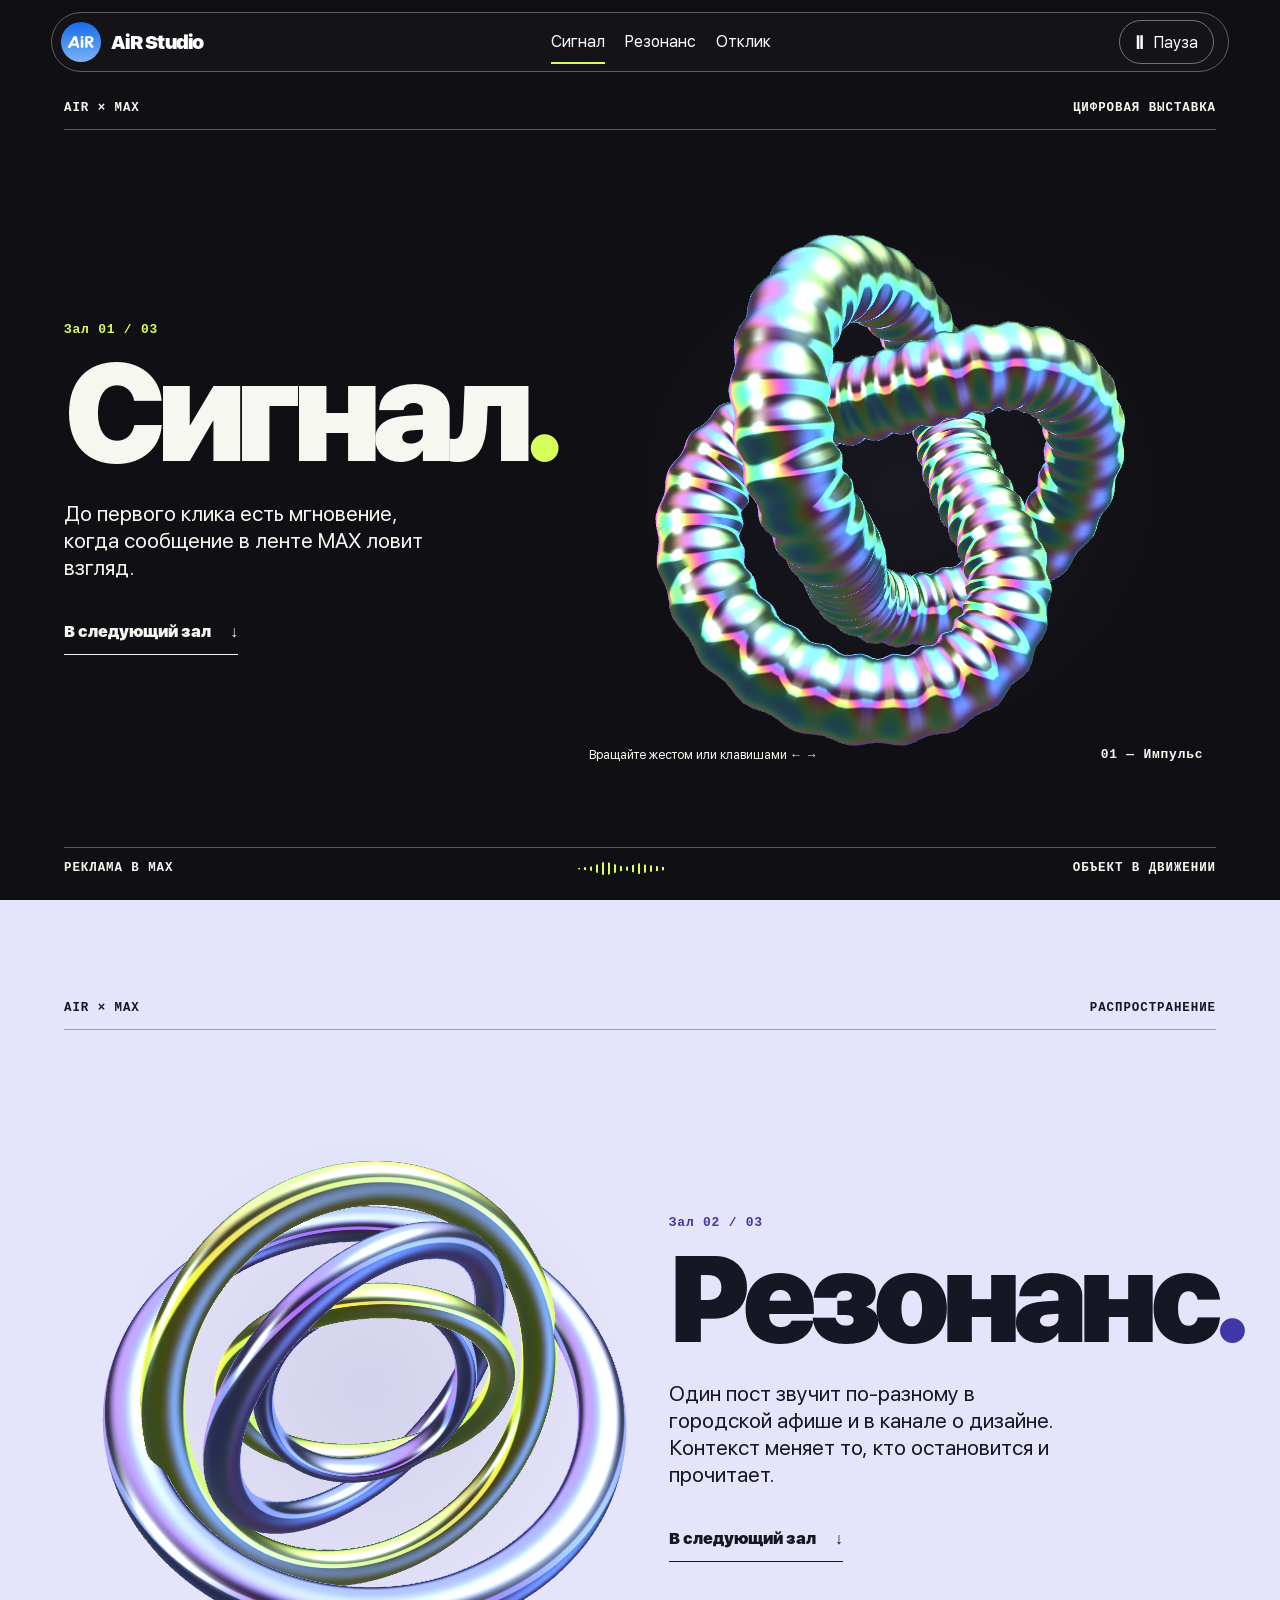
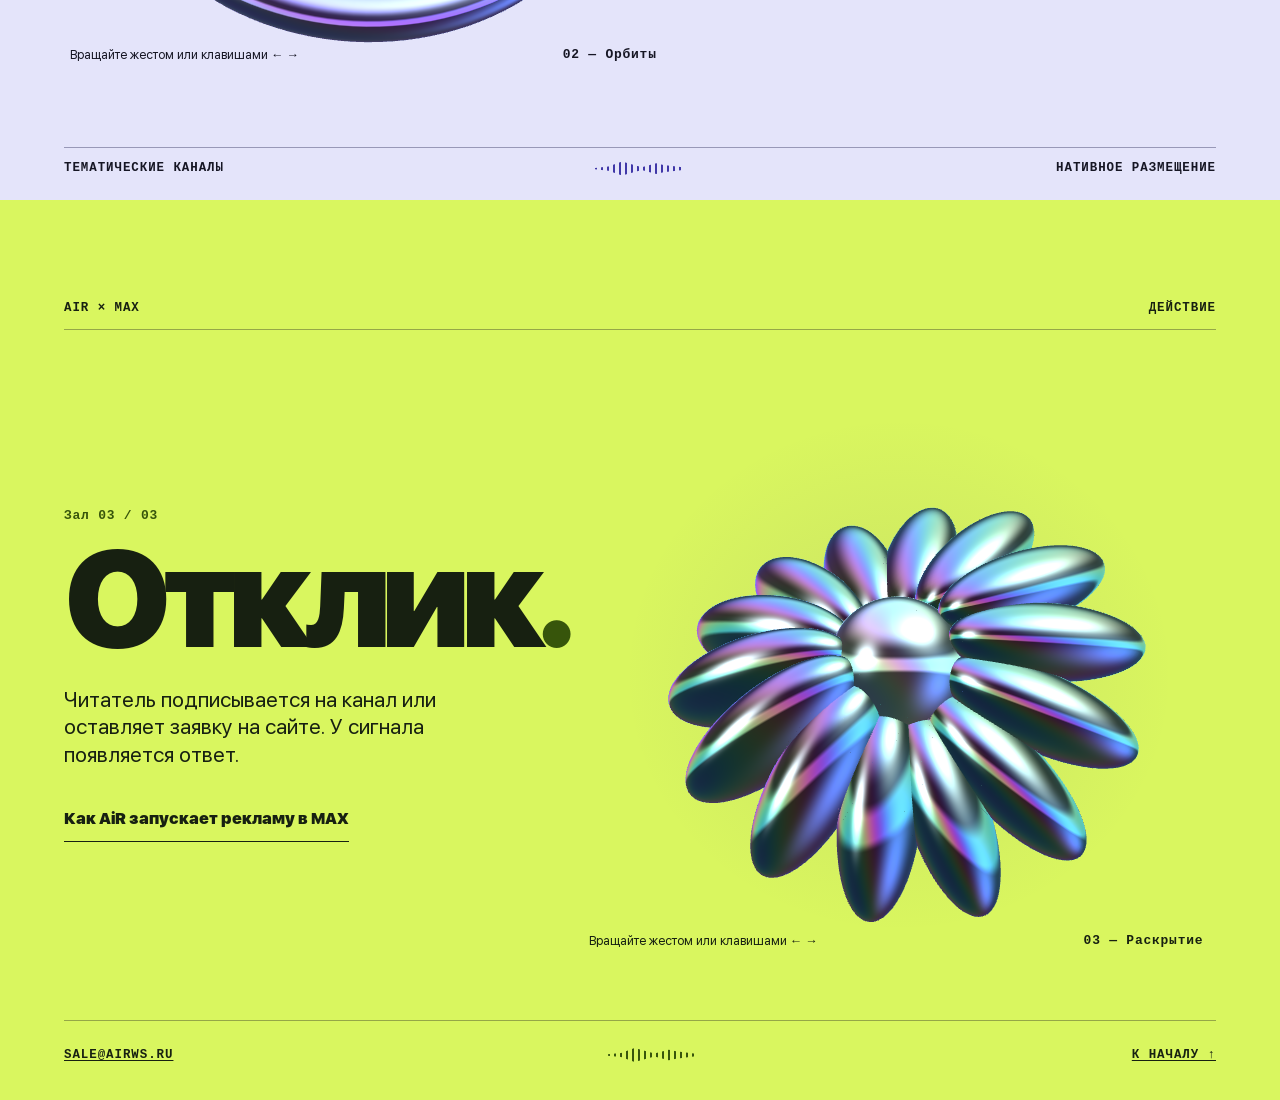
==== expo/index.html @ 03cccd6d "Add interactive Signal exhibition at /expo/" ====
<!DOCTYPE html>
<html lang="ru">
<head>
  <meta charset="utf-8">
  <meta name="viewport" content="width=device-width,initial-scale=1">
  <meta name="theme-color" content="#101014">
  <meta name="description" content="Сигнал — интерактивная 3D-выставка AiR о рекламе в MAX. Три кинетических скульптуры, от сообщения до отклика.">
  <title>Сигнал · AiR × MAX</title>
  <link rel="icon" href="../assets/air-logo.svg">
  <link rel="stylesheet" href="expo.css">
  <script defer src="sculptures.js"></script>
</head>
<body>
  <a class="skip" href="#signal">К выставке</a>
  <header>
    <a class="brand" href="#signal" aria-label="AiR, к началу выставки"><img src="../assets/air-logo.svg" alt="" width="40" height="40"><span>AiR Studio</span></a>
    <nav aria-label="Залы выставки"><a href="#signal" aria-current="location">Сигнал</a><a href="#network">Резонанс</a><a href="#echo">Отклик</a></nav>
    <button class="motion" type="button" hidden aria-label="Поставить анимацию на паузу"><b aria-hidden="true">Ⅱ</b><span>Пауза</span></button>
  </header>
  <main>
    <section class="hall signal" id="signal" aria-labelledby="signal-title">
      <div class="plate"><span>AiR × MAX</span><span>Цифровая выставка</span></div>
      <div class="composition">
        <div class="copy"><div class="kicker">Зал 01 / 03</div><h1 id="signal-title">Сигнал<span>.</span></h1>
          <p>До первого клика есть мгновение, когда сообщение в ленте MAX ловит взгляд.</p>
          <a class="advance" href="#network">В следующий зал <b aria-hidden="true">↓</b></a>
        </div>
        <figure><canvas aria-label="Ребристая хромированная лента, завязанная в пространственный узел"></canvas><figcaption>01 — Импульс</figcaption></figure>
      </div>
      <div class="hall-foot"><span>Реклама в MAX</span><span class="wave" aria-hidden="true"></span><span>Объект в движении</span></div>
    </section>
    <section class="hall network" id="network" aria-labelledby="network-title">
      <div class="plate"><span>AiR × MAX</span><span>Распространение</span></div>
      <div class="composition">
        <div class="copy"><div class="kicker">Зал 02 / 03</div><h2 id="network-title">Резонанс<span>.</span></h2>
          <p>Один пост звучит по-разному в городской афише и в канале о дизайне. Контекст меняет то, кто остановится и прочитает.</p>
          <a class="advance" href="#echo">В следующий зал <b aria-hidden="true">↓</b></a>
        </div>
        <figure><canvas aria-label="Пространственный гироскоп из вращающихся металлических колец"></canvas><figcaption>02 — Орбиты</figcaption></figure>
      </div>
      <div class="hall-foot"><span>Тематические каналы</span><span class="wave" aria-hidden="true"></span><span>Нативное размещение</span></div>
    </section>
    <section class="hall echo" id="echo" aria-labelledby="echo-title">
      <div class="plate"><span>AiR × MAX</span><span>Действие</span></div>
      <div class="composition">
        <div class="copy"><div class="kicker">Зал 03 / 03</div><h2 id="echo-title">Отклик<span>.</span></h2>
          <p>Читатель подписывается на канал или оставляет заявку на сайте. У сигнала появляется ответ.</p>
          <a class="advance" href="../">Как AiR запускает рекламу в MAX</a>
        </div>
        <figure><canvas aria-label="Кинетический цветок из глянцевых объёмных лепестков"></canvas><figcaption>03 — Раскрытие</figcaption></figure>
      </div>
      <div class="hall-foot"><a href="mailto:sale@airws.ru">sale@airws.ru</a><span class="wave" aria-hidden="true"></span><a href="#signal">К началу ↑</a></div>
    </section>
  </main>
</body>
</html>
---- expo/expo.css ----
@font-face{font-family:Air;src:url('../assets/air-display-regular.woff') format('woff');font-weight:400;font-display:swap}
@font-face{font-family:Air;src:url('../assets/air-display-black.woff') format('woff');font-weight:900;font-display:swap}
*{box-sizing:border-box}
html{scroll-behavior:smooth;background:#101014}
body{margin:0;font-family:Air,Arial,sans-serif;color:#f7f7f1}
a{color:inherit;text-underline-offset:.2em}
button{font:inherit;cursor:pointer}
:focus-visible{outline:3px solid #ed6817;outline-offset:4px}
.skip{position:fixed;top:0;left:0;z-index:8;transform:translateY(-130%);background:white;color:black;padding:12px}
.skip:focus{transform:none}
header{position:fixed;inset:12px 0 auto;z-index:5;margin:auto;width:min(calc(100% - 8vw),1610px);min-height:60px;padding:6px 14px 6px 9px;display:flex;align-items:center;justify-content:space-between;gap:12px;background:#151519ed;color:white;border:1px solid #5e5e63;border-radius:36px}
.brand,nav,.motion{display:flex;align-items:center;gap:10px}
.brand,nav a,.motion{min-height:44px;text-decoration:none}
.brand{font-weight:900;font-size:1.22rem;letter-spacing:-.04em}
.brand img{display:block}
nav{gap:20px}nav a{display:grid;align-items:center;border-bottom:2px solid transparent}nav a[aria-current]{border-color:#d8ff55}
.motion{background:transparent;color:white;border:1px solid #727277;padding:0 15px;border-radius:24px}.motion b{font-size:1.15rem}
[hidden]{display:none!important}
.hall{--accent:#d6ff5b;--rule:#59595d;position:relative;isolation:isolate;overflow:clip;display:grid;grid-template-rows:auto 1fr auto;min-height:max(100svh,680px);padding:100px max(5vw,calc((100vw - 1580px)/2)) 23px;background:#101014}
.network{--accent:#4037a8;--rule:#9898b7;background:#e4e4fa;color:#161624}
.echo{--accent:#37550b;--rule:#95a747;background:#d9f65f;color:#172011}
.plate,.hall-foot{display:flex;justify-content:space-between;align-items:center;gap:16px;font:600 .78rem/1.35 ui-monospace,Consolas,monospace;letter-spacing:.075em;text-transform:uppercase}
.plate{border-bottom:1px solid var(--rule);padding-bottom:12px}.hall-foot{border-top:1px solid var(--rule);padding-top:12px}
.composition{display:grid;grid-template-columns:minmax(0,.9fr) minmax(0,1.1fr);align-items:center;position:relative}
.copy{position:relative;z-index:2;padding:36px 0;pointer-events:none}
.copy a{pointer-events:auto}
.kicker,figcaption{font:600 .81rem ui-monospace,Consolas,monospace;letter-spacing:.06em}
.kicker{color:var(--accent);margin-bottom:16px}
h1,h2{font-size:clamp(5rem,10.7vw,11.8rem);line-height:.87;letter-spacing:-.069em;margin:0;font-weight:900}
h1 span,h2 span{color:var(--accent)}
.copy p{max-width:30ch;font-size:clamp(1.1rem,1.65vw,1.65rem);line-height:1.28;margin:28px 0}
.advance{display:inline-flex;align-items:center;gap:19px;text-decoration:none;font-weight:600;border-bottom:1px solid currentColor;min-height:46px}
.advance b{transition:transform .2s}.advance:hover b{transform:translateY(4px)}
figure{position:relative;margin:0;min-width:0;height:clamp(360px,66svh,800px);isolation:isolate}
figure::before{content:'';position:absolute;inset:5%;border-radius:50%;z-index:-1;background:radial-gradient(ellipse,#594d811f,transparent 68%)}
canvas{display:block;width:100%;height:100%;touch-action:pan-y;background:center/contain no-repeat}
.signal canvas{background-image:url(poster-1.jpg)}.network canvas{background-image:url(poster-2.jpg)}.echo canvas{background-image:url(poster-3.jpg)}
canvas.live{cursor:grab}canvas.live:active{cursor:grabbing}
figcaption{position:absolute;bottom:4%;right:2%;color:inherit}
.rotate-hint{position:absolute;bottom:4%;left:1%;font-size:.78rem;display:none}
.live + .rotate-hint{display:block}
.network .composition{grid-template-columns:minmax(0,1.05fr) minmax(0,.95fr)}
.network figure{grid-column:1;grid-row:1}.network .copy{grid-column:2;grid-row:1}
.network h2{font-size:clamp(4.7rem,9.55vw,10.5rem)}
.hall-foot a{min-height:44px;display:inline-flex;align-items:center}
.wave{width:90px;height:14px;background:repeating-linear-gradient(90deg,currentColor 0 2px,transparent 2px 6px);clip-path:polygon(0 45%,15% 35%,30% 0,52% 40%,68% 12%,76% 24%,100% 42%,100% 58%,76% 76%,68% 88%,52% 60%,30% 100%,15% 65%,0 55%);color:var(--accent)}
.playing .on-stage .wave{animation:pulse 1.8s ease-in-out infinite alternate}
.playing .on-stage .copy{animation:arrive .65s cubic-bezier(.2,.8,.2,1) both}
@keyframes pulse{to{transform:scaleY(.43) scaleX(.88)}}
@keyframes arrive{from{transform:translateY(20px);opacity:.45}}
@media(max-width:760px){
 header{width:calc(100% - 24px);inset-block-start:8px;min-height:50px;padding:3px 8px;gap:6px}
 .brand{font-size:1rem;gap:4px}.brand img{width:30px;height:30px}nav{gap:9px}nav a{font-size:.83rem}.motion{padding:0 11px}.motion span{display:none}
 .hall{padding:82px 20px 16px;min-height:100svh}.composition,.network .composition{grid-template-columns:minmax(0,1fr);align-content:center}
 .network .copy,.network figure{grid-column:auto;grid-row:auto}.copy{padding:28px 0 0}.kicker{margin-bottom:12px}
 h1,h2,.network h2{font-size:clamp(4rem,15.5vw,7.3rem)}.copy p{margin:16px 0 5px;max-width:36ch}.advance{font-size:.98rem}
 figure{height:clamp(270px,42svh,480px)}figcaption{bottom:2%}.plate,.hall-foot{font-size:.68rem;letter-spacing:.025em}.wave{width:35px}
}
@media(max-width:380px){.brand span{display:none}.hall{padding-inline:16px}.hall-foot{gap:6px}}
@media(max-width:760px){.rotate-hint{bottom:2%;max-width:55%;line-height:1.15}}
@media(prefers-reduced-motion:reduce){html{scroll-behavior:auto}*,*::before,*::after{animation:none!important;transition:none!important}}
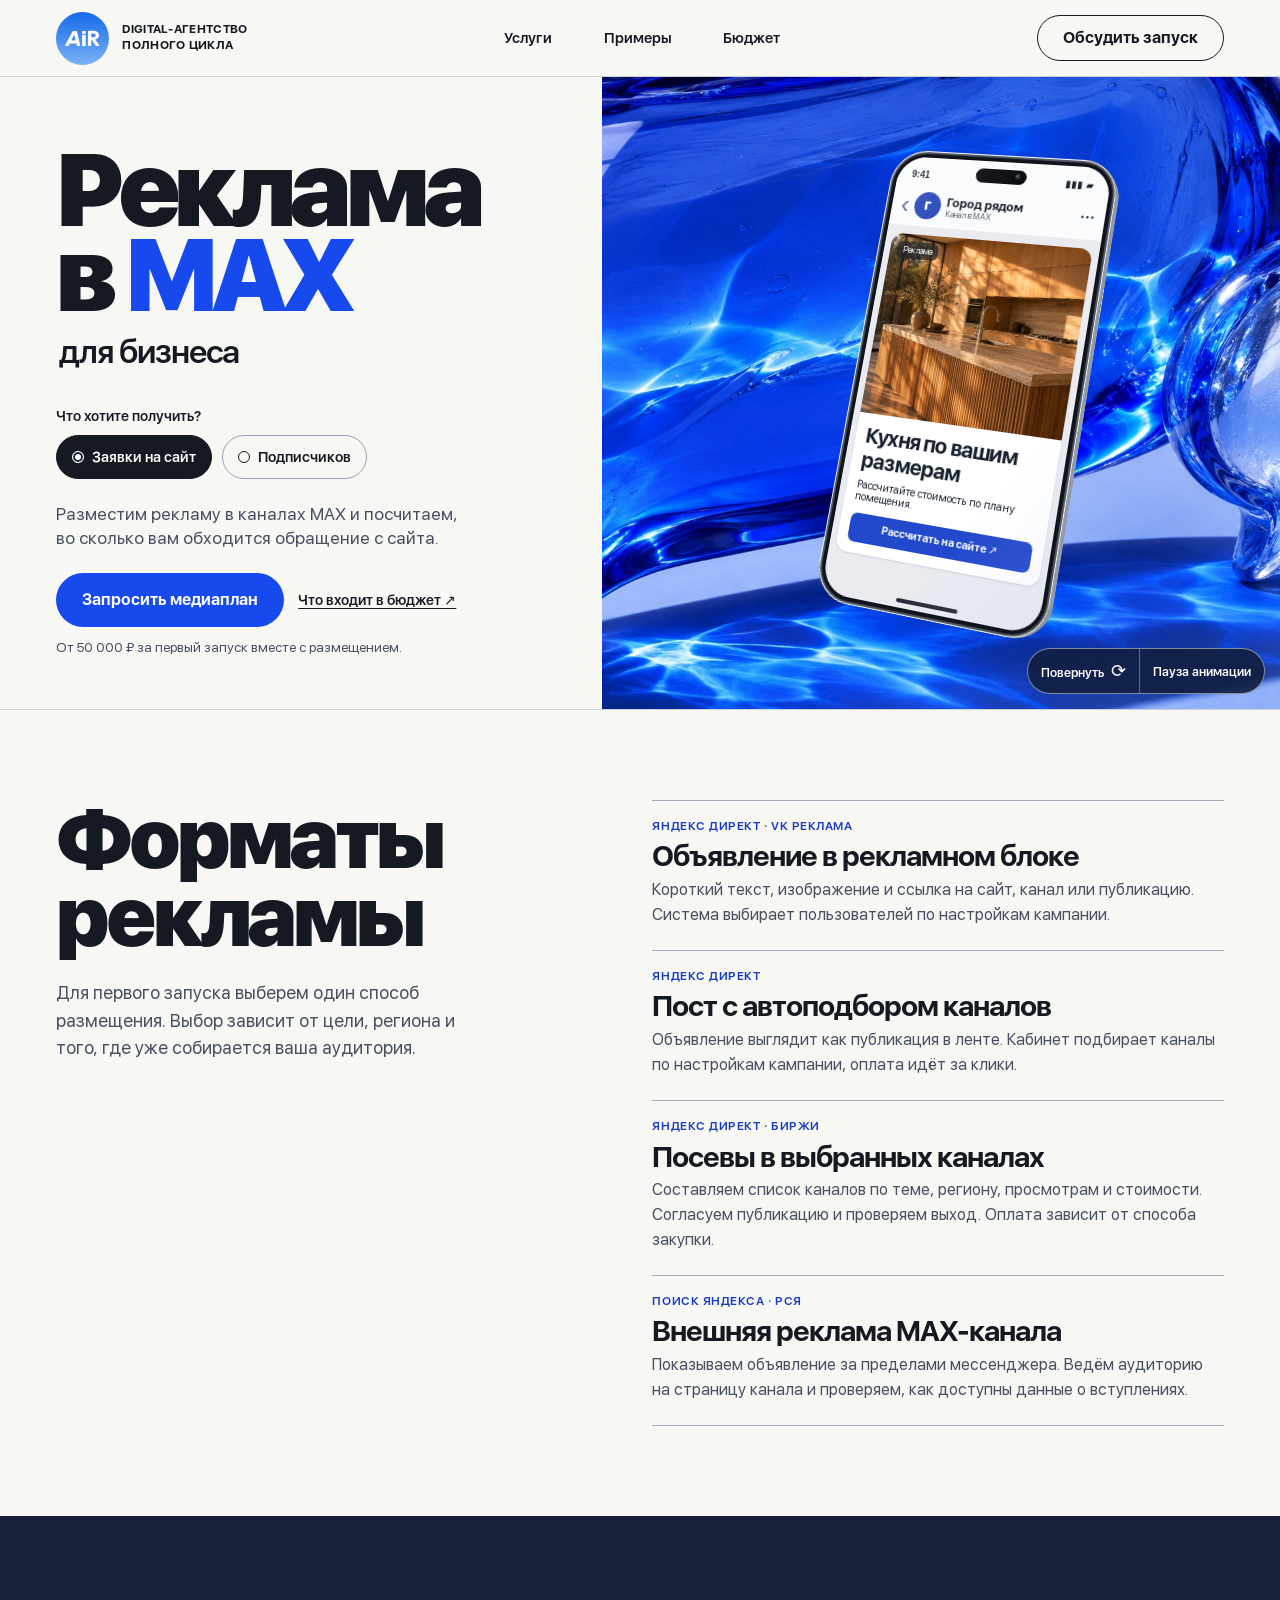
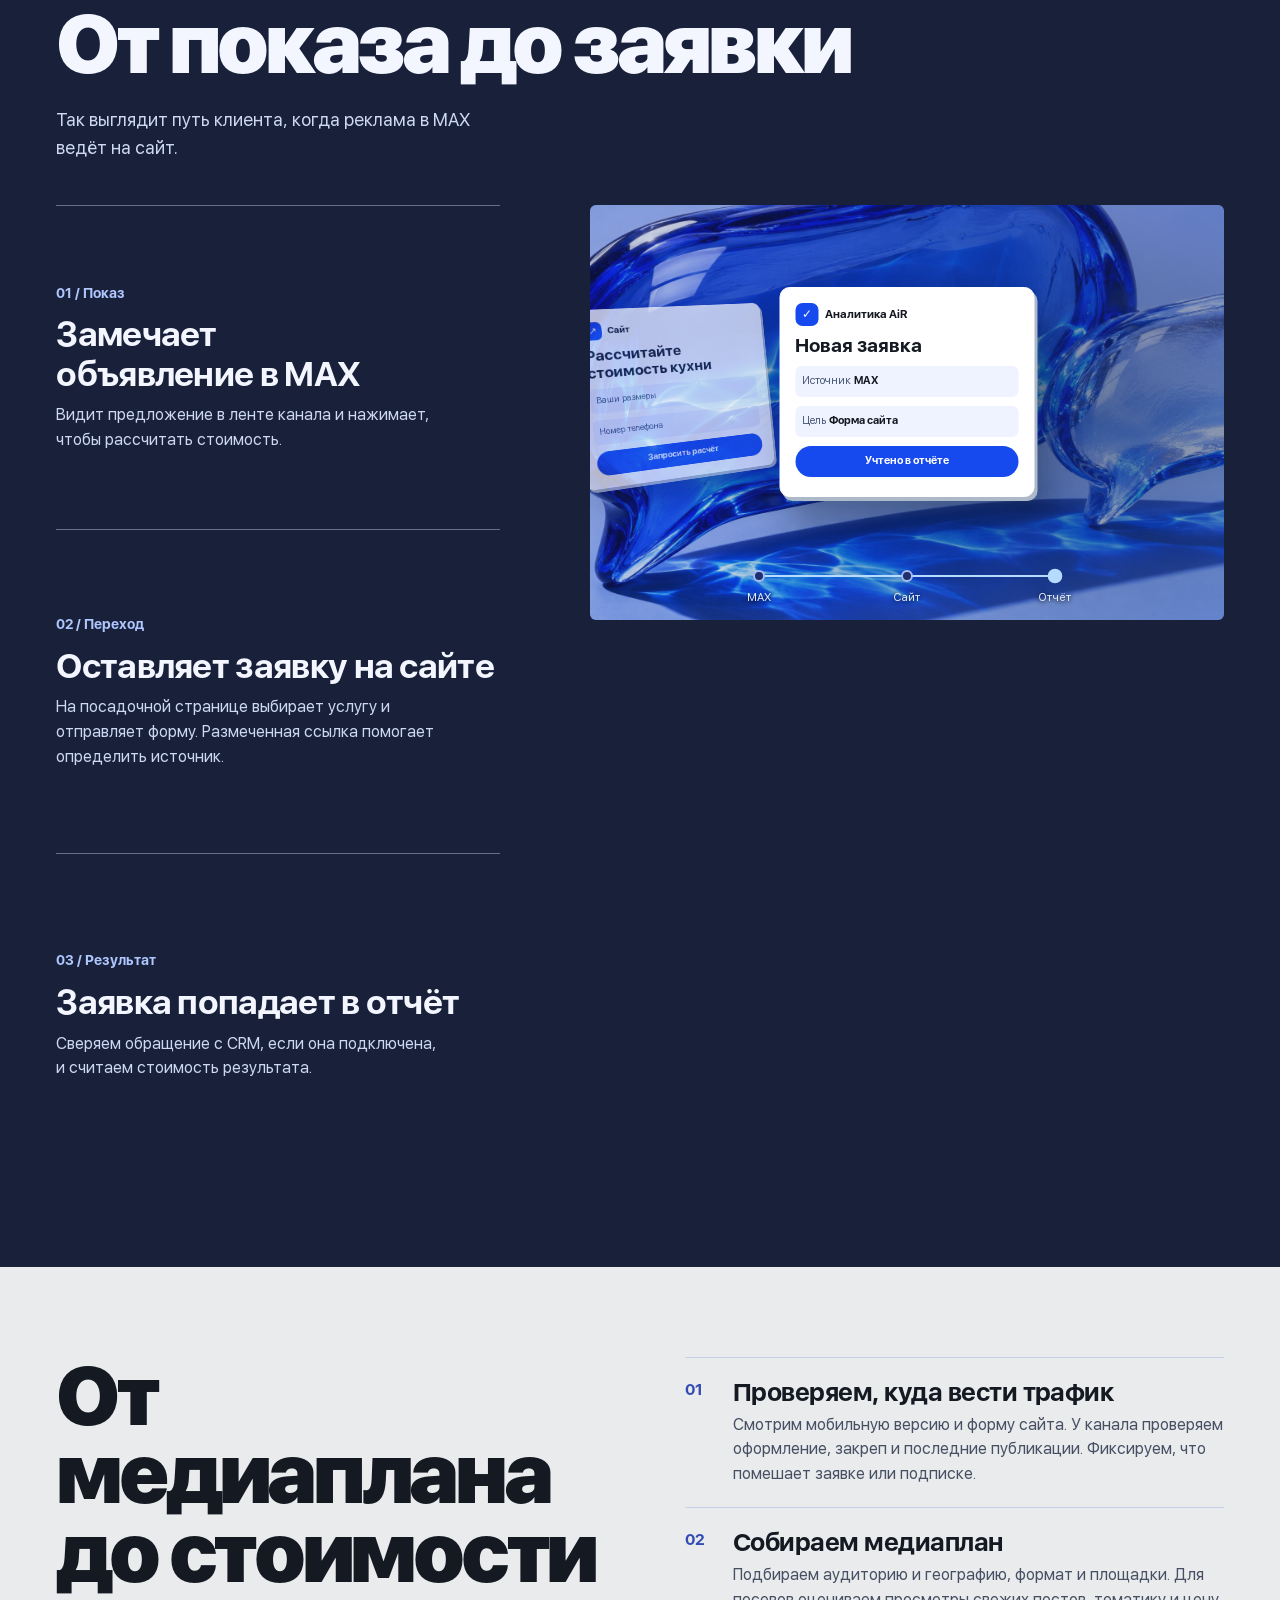
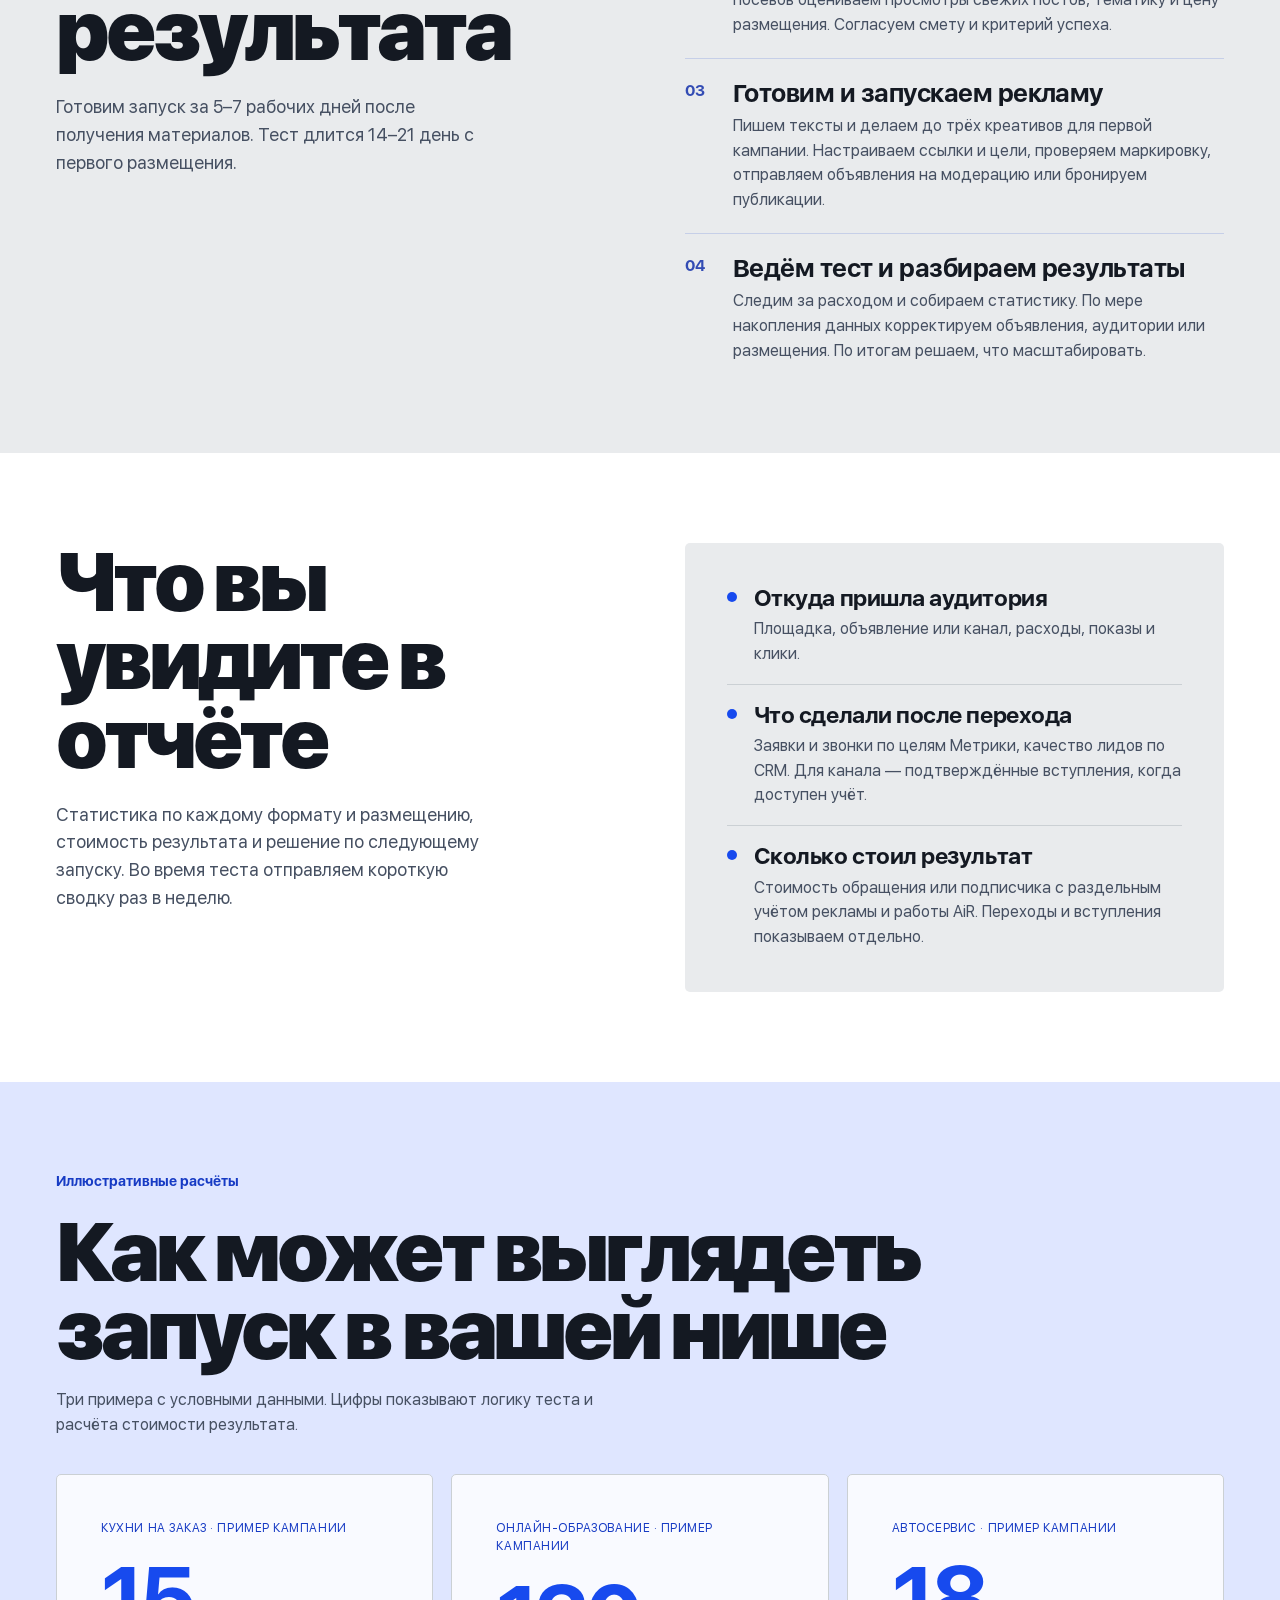
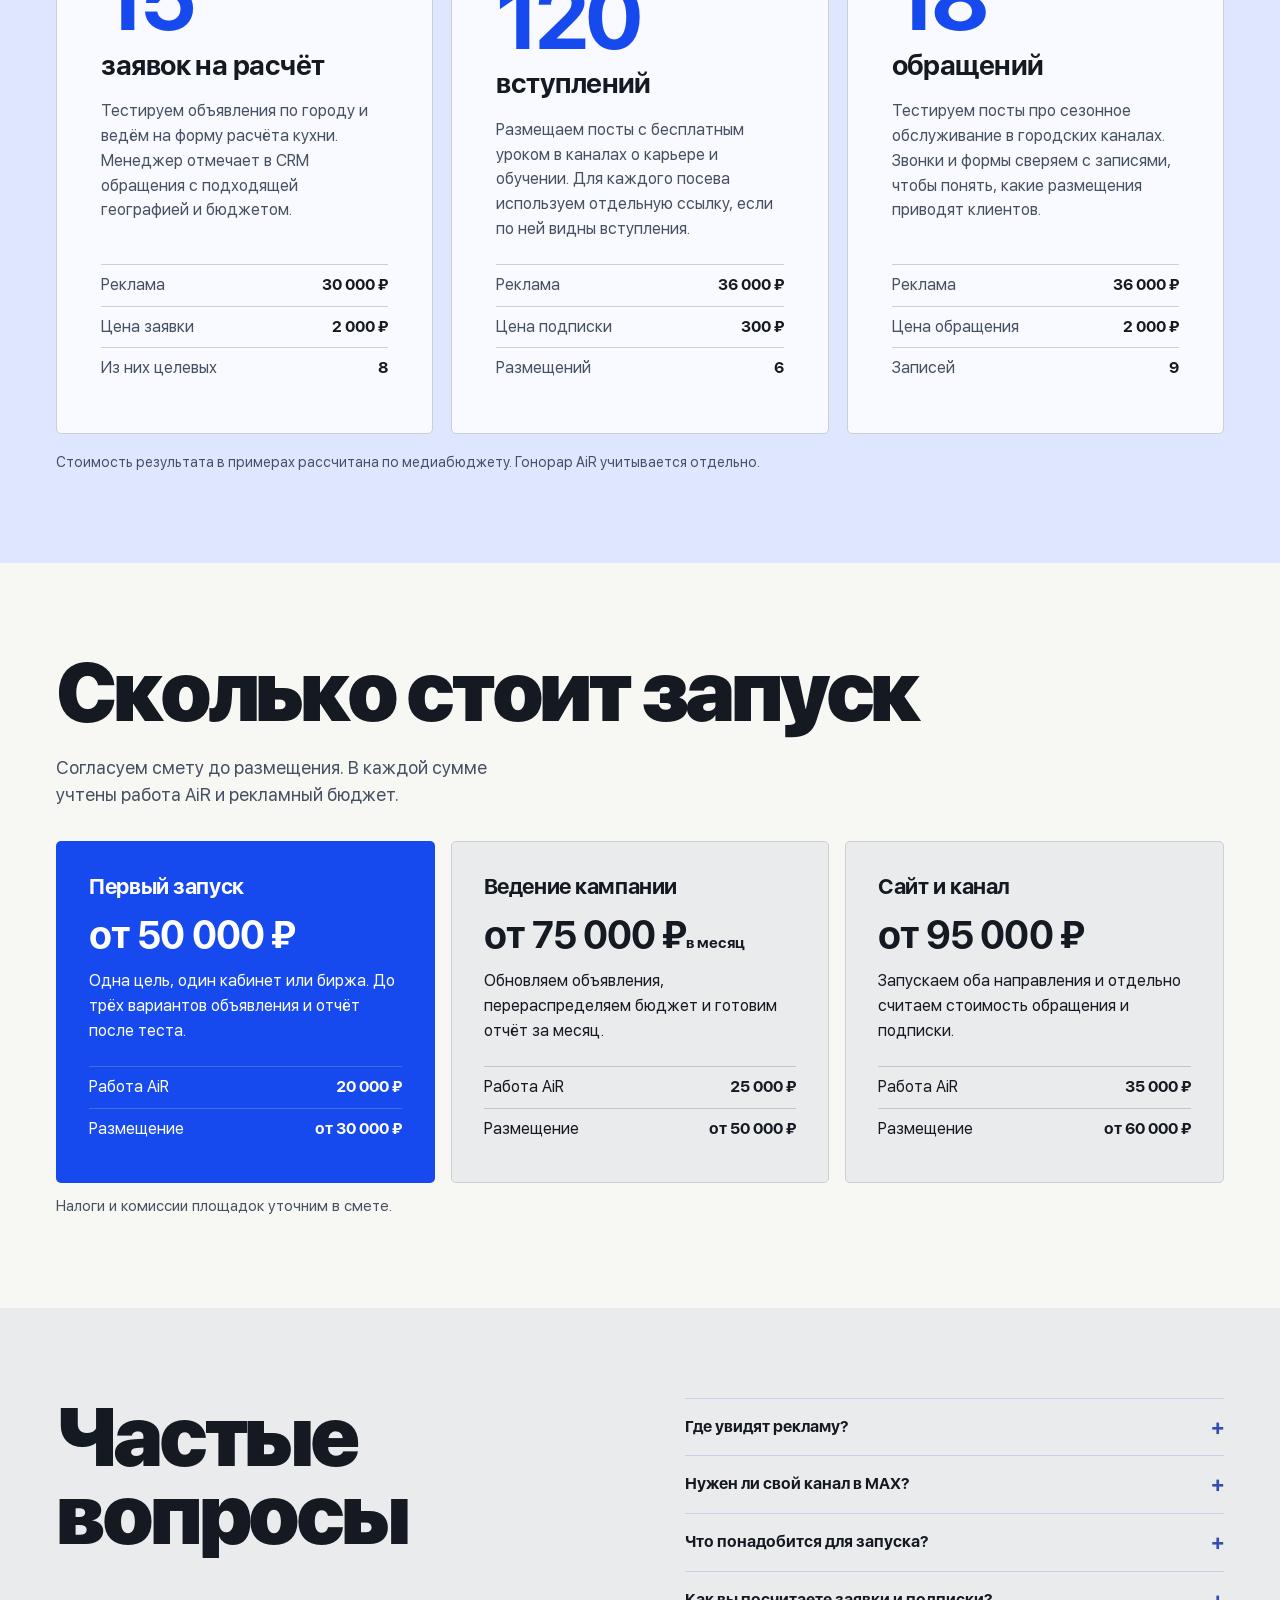
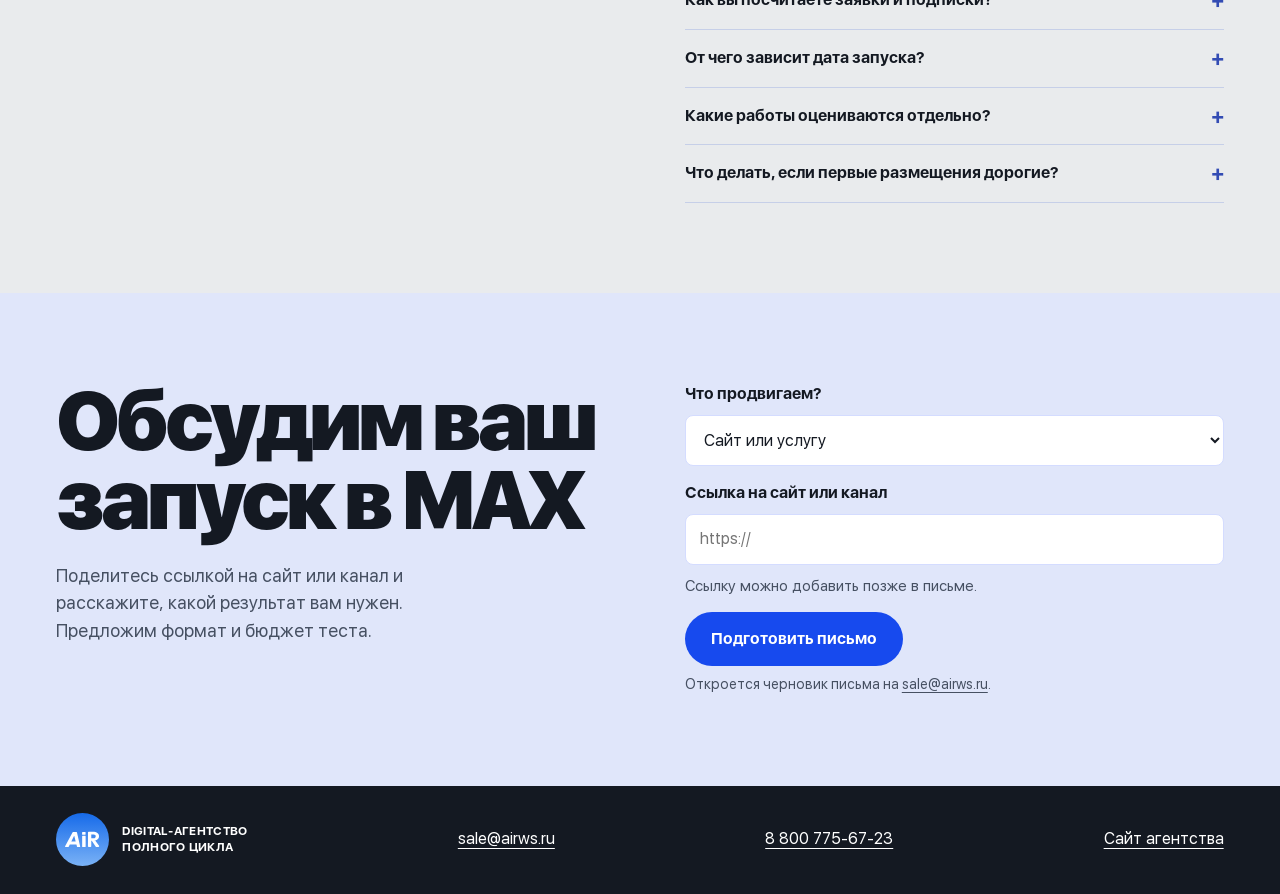
==== commit 73afb9a1: "Show MAX advertising scenarios in an interactive product studio" ====
--- a/expo/index.html
+++ b/expo/index.html
@@ -1,56 +1,202 @@
-<!DOCTYPE html>
+<!doctype html>
 <html lang="ru">
 <head>
   <meta charset="utf-8">
-  <meta name="viewport" content="width=device-width,initial-scale=1">
-  <meta name="theme-color" content="#101014">
-  <meta name="description" content="Сигнал — интерактивная 3D-выставка AiR о рекламе в MAX. Три кинетических скульптуры, от сообщения до отклика.">
-  <title>Сигнал · AiR × MAX</title>
-  <link rel="icon" href="../assets/air-logo.svg">
-  <link rel="stylesheet" href="expo.css">
-  <script defer src="sculptures.js"></script>
+  <meta name="viewport" content="width=device-width, initial-scale=1">
+  <meta name="theme-color" content="#ffffff">
+  <meta name="description" content="AiR запускает рекламу в MAX для заявок на сайт и роста канала. Медиаплан, креативы, запуск и отчёт по стоимости результата.">
+  <meta property="og:title" content="Реклама в MAX для бизнеса · AiR">
+  <meta property="og:description" content="Проверим, сколько стоит заявка или подписчик из MAX. Первый тест одной задачи — от 50 000 ₽.">
+  <meta property="og:type" content="website">
+  <title>AiR × MAX — реклама для бизнеса</title>
+  <link rel="icon" href="../assets/air-logo.svg" type="image/svg+xml">
+  <link rel="stylesheet" href="../styles.css">
+  <link rel="stylesheet" href="expo.css?v=studio1"><script src="../main.js" defer></script><script src="studio.js" defer></script>
 </head>
 <body>
-  <a class="skip" href="#signal">К выставке</a>
-  <header>
-    <a class="brand" href="#signal" aria-label="AiR, к началу выставки"><img src="../assets/air-logo.svg" alt="" width="40" height="40"><span>AiR Studio</span></a>
-    <nav aria-label="Залы выставки"><a href="#signal" aria-current="location">Сигнал</a><a href="#network">Резонанс</a><a href="#echo">Отклик</a></nav>
-    <button class="motion" type="button" hidden aria-label="Поставить анимацию на паузу"><b aria-hidden="true">Ⅱ</b><span>Пауза</span></button>
-  </header>
-  <main>
-    <section class="hall signal" id="signal" aria-labelledby="signal-title">
-      <div class="plate"><span>AiR × MAX</span><span>Цифровая выставка</span></div>
-      <div class="composition">
-        <div class="copy"><div class="kicker">Зал 01 / 03</div><h1 id="signal-title">Сигнал<span>.</span></h1>
-          <p>До первого клика есть мгновение, когда сообщение в ленте MAX ловит взгляд.</p>
-          <a class="advance" href="#network">В следующий зал <b aria-hidden="true">↓</b></a>
-        </div>
-        <figure><canvas aria-label="Ребристая хромированная лента, завязанная в пространственный узел"></canvas><figcaption>01 — Импульс</figcaption></figure>
-      </div>
-      <div class="hall-foot"><span>Реклама в MAX</span><span class="wave" aria-hidden="true"></span><span>Объект в движении</span></div>
-    </section>
-    <section class="hall network" id="network" aria-labelledby="network-title">
-      <div class="plate"><span>AiR × MAX</span><span>Распространение</span></div>
-      <div class="composition">
-        <div class="copy"><div class="kicker">Зал 02 / 03</div><h2 id="network-title">Резонанс<span>.</span></h2>
-          <p>Один пост звучит по-разному в городской афише и в канале о дизайне. Контекст меняет то, кто остановится и прочитает.</p>
-          <a class="advance" href="#echo">В следующий зал <b aria-hidden="true">↓</b></a>
-        </div>
-        <figure><canvas aria-label="Пространственный гироскоп из вращающихся металлических колец"></canvas><figcaption>02 — Орбиты</figcaption></figure>
-      </div>
-      <div class="hall-foot"><span>Тематические каналы</span><span class="wave" aria-hidden="true"></span><span>Нативное размещение</span></div>
-    </section>
-    <section class="hall echo" id="echo" aria-labelledby="echo-title">
-      <div class="plate"><span>AiR × MAX</span><span>Действие</span></div>
-      <div class="composition">
-        <div class="copy"><div class="kicker">Зал 03 / 03</div><h2 id="echo-title">Отклик<span>.</span></h2>
-          <p>Читатель подписывается на канал или оставляет заявку на сайте. У сигнала появляется ответ.</p>
-          <a class="advance" href="../">Как AiR запускает рекламу в MAX</a>
-        </div>
-        <figure><canvas aria-label="Кинетический цветок из глянцевых объёмных лепестков"></canvas><figcaption>03 — Раскрытие</figcaption></figure>
-      </div>
-      <div class="hall-foot"><a href="mailto:sale@airws.ru">sale@airws.ru</a><span class="wave" aria-hidden="true"></span><a href="#signal">К началу ↑</a></div>
-    </section>
+  <a class="skip" href="#main">К содержанию</a>
+    <header class="wrap header" id="top">
+      <a class="wordmark" href="#top" aria-label="AiR, начало страницы"><img src="../assets/air-logo.svg" width="53" height="53" alt=""><span>Digital-агентство<br>полного цикла</span></a>
+      <nav aria-label="Основная навигация"><a href="#formats">Услуги</a><a href="#cases">Примеры</a><a href="#price">Бюджет</a></nav>
+      <a class="button outline" href="#contact">Обсудить запуск</a>
+    </header>
+  <main id="main">
+  <div class="masthead">
+    <div class="wrap hero">
+      <div class="hero-copy">
+        <h1><span>Реклама</span><span>в <em>MAX</em></span><small>для бизнеса</small></h1>
+        <fieldset class="goal-switch" hidden>
+          <legend>Что хотите получить?</legend>
+          <label><input type="radio" name="campaign-goal" value="site" checked><span>Заявки на сайт</span></label>
+          <label><input type="radio" name="campaign-goal" value="channel"><span>Подписчиков</span></label>
+        </fieldset>
+        <p class="lead" id="goal-description" data-channel="Подберём каналы для размещения и проверим, сколько стоит привлечь подписчика в ваш MAX-канал.">Разместим рекламу в каналах MAX и посчитаем, во сколько вам обходится обращение с сайта.</p>
+        <a class="button primary" href="#contact">Запросить медиаплан</a>
+        <a class="budget-link" href="#price">Что входит в бюджет ↗</a>
+        <p class="hero-note">От 50 000 ₽ за первый запуск вместе с размещением.</p>
+      </div>
+      <div class="hero-visual studio">
+        <div class="scenery" aria-hidden="true"></div>
+        <div class="device-space" role="img" aria-label="Объёмный макет телефона с примером рекламного поста в канале MAX">
+          <div class="device-position"><div class="device-pose"><div class="device-model">
+            <div class="chassis" aria-hidden="true"></div>
+            <div class="handset-back">
+              <div class="camera-block"><i></i><i></i><b></b></div>
+            </div>
+            <div class="handset-front">
+              <div class="display">
+                <div class="system-bar"><b>9:41</b><i></i><span>▮▮▮ ▰</span></div>
+                <div class="feed-header"><span class="back-chevron">‹</span><span class="channel-avatar">Г</span><div><b>Город рядом</b><small>Канал в MAX</small></div><span class="feed-menu">···</span></div>
+                <div class="post-container">
+                  <div class="post-picture"><small>Реклама</small></div>
+                  <div class="post-content"><strong data-channel="Город на выходные">Кухня по вашим размерам</strong><p data-channel="Прогулки, концерты и выставки в одном канале.">Рассчитайте стоимость по плану помещения.</p><span class="post-action" data-channel="Открыть канал ↗">Рассчитать на сайте ↗</span></div>
+                </div>
+                <div class="phone-home"></div>
+              </div>
+            </div>
+          </div></div></div>
+        </div>
+        <div class="studio-tools"><button class="rotate-device" type="button" aria-label="Повернуть телефон">Повернуть <span aria-hidden="true">⟳</span></button><button type="button" class="motion-toggle" hidden>Пауза анимации</button></div>
+      </div>
+    </div>
+  </div>
+  <section class="section" id="formats" aria-labelledby="formats-title">
+    <div class="wrap">
+      <h2 id="formats-title">Форматы рекламы</h2>
+      <p class="section-intro">Для первого запуска выберем один способ размещения. Выбор зависит от цели, региона и того, где уже собирается ваша аудитория.</p>
+      <div class="placements">
+        <div class="placement-grid">
+          <article><p class="placement-type">Яндекс Директ · VK Реклама</p><h3>Объявление в рекламном блоке</h3><p>Короткий текст, изображение и ссылка на сайт, канал или публикацию. Система выбирает пользователей по настройкам кампании.</p></article>
+          <article><p class="placement-type">Яндекс Директ</p><h3>Пост с автоподбором каналов</h3><p>Объявление выглядит как публикация в ленте. Кабинет подбирает каналы по настройкам кампании, оплата идёт за клики.</p></article>
+          <article><p class="placement-type">Яндекс Директ · Биржи</p><h3>Посевы в выбранных каналах</h3><p>Составляем список каналов по теме, региону, просмотрам и стоимости. Согласуем публикацию и проверяем выход. Оплата зависит от способа закупки.</p></article>
+          <article><p class="placement-type">Поиск Яндекса · РСЯ</p><h3>Внешняя реклама MAX-канала</h3><p>Показываем объявление за пределами мессенджера. Ведём аудиторию на страницу канала и проверяем, как доступны данные о вступлениях.</p></article>
+        </div>
+      </div>
+    </div>
+  </section>
+  <section class="section journey" id="journey" aria-labelledby="journey-title">
+    <div class="wrap">
+      <h2 id="journey-title" data-channel="От показа до подписки">От показа до заявки</h2>
+      <p class="section-intro" data-channel="Так читатель переходит из рекламного поста в ваш MAX-канал.">Так выглядит путь клиента, когда реклама в MAX ведёт на сайт.</p>
+      <div class="journey-grid">
+        <div class="journey-steps">
+          <article class="journey-step" data-journey-step="0"><p>01 / Показ</p><h3>Замечает объявление в MAX</h3><p data-channel="Видит в городской ленте анонс подборки событий на выходные.">Видит предложение в ленте канала и нажимает, чтобы рассчитать стоимость.</p></article>
+          <article class="journey-step" data-journey-step="1"><p>02 / Переход</p><h3 data-channel="Открывает канал с подборкой">Оставляет заявку на сайте</h3><p data-channel="Читает закреплённый пост и решает, подписаться ли на следующие выпуски.">На посадочной странице выбирает услугу и отправляет форму. Размеченная ссылка помогает определить источник.</p></article>
+          <article class="journey-step" data-journey-step="2"><p>03 / Результат</p><h3 data-channel="Считаем стоимость подписки">Заявка попадает в отчёт</h3><p data-channel="Сверяем подтверждённые вступления по ссылке или в кабинете. Если видны только переходы, указываем это в отчёте.">Сверяем обращение с CRM, если она подключена, и считаем стоимость результата.</p></article>
+        </div>
+        <div class="journey-stage" data-stage="0" aria-hidden="true">
+          <div class="stage-grid"></div><div class="stage-glow"></div>
+          <div class="stage-path"><i></i><i></i><i></i></div>
+          <div class="stage-card stage-ad"><div class="stage-app"><span>М</span> Канал в MAX</div><div class="stage-art"></div><strong data-channel="Куда пойти в субботу">Кухня под ваш размер</strong><span class="stage-action" data-channel="Посмотреть афишу">Узнать стоимость</span></div>
+          <div class="stage-card stage-site"><div class="stage-app"><span>↗</span> <b data-channel="Канал">Сайт</b></div><strong data-channel="Город на выходные">Рассчитайте стоимость кухни</strong><div class="stage-field" data-channel="Афиша недели">Ваши размеры</div><div class="stage-field" data-channel="Новые маршруты">Номер телефона</div><span class="stage-action" data-channel="Подписаться">Запросить расчёт</span></div>
+          <div class="stage-card stage-result"><div class="stage-app"><span>✓</span> Аналитика AiR</div><strong data-channel="Вступление">Новая заявка</strong><div class="stage-field">Источник <b>MAX</b></div><div class="stage-field">Цель <b data-channel="Подписка">Форма сайта</b></div><span class="stage-action">Учтено в отчёте</span></div>
+          <div class="stage-legend"><span>MAX</span><span data-channel="Канал">Сайт</span><span>Отчёт</span></div>
+        </div>
+      </div>
+    </div>
+  </section>
+  <section class="section soft" id="process" aria-labelledby="process-title">
+    <div class="wrap">
+      <div class="section-split">
+        <div><h2 id="process-title">От медиаплана до стоимости результата</h2><p class="section-intro">Готовим запуск за 5–7 рабочих дней после получения материалов. Тест длится 14–21 день с первого размещения.</p></div>
+        <ol class="steps">
+          <li><span>01</span><div><h3>Проверяем, куда вести трафик</h3><p>Смотрим мобильную версию и форму сайта. У канала проверяем оформление, закреп и последние публикации. Фиксируем, что помешает заявке или подписке.</p></div></li>
+          <li><span>02</span><div><h3>Собираем медиаплан</h3><p>Подбираем аудиторию и географию, формат и площадки. Для посевов оцениваем просмотры свежих постов, тематику и цену размещения. Согласуем смету и критерий успеха.</p></div></li>
+          <li><span>03</span><div><h3>Готовим и запускаем рекламу</h3><p>Пишем тексты и делаем до трёх креативов для первой кампании. Настраиваем ссылки и цели, проверяем маркировку, отправляем объявления на модерацию или бронируем публикации.</p></div></li>
+          <li><span>04</span><div><h3>Ведём тест и разбираем результаты</h3><p>Следим за расходом и собираем статистику. По мере накопления данных корректируем объявления, аудитории или размещения. По итогам решаем, что масштабировать.</p></div></li>
+        </ol>
+      </div>
+    </div>
+  </section>
+  <section class="section measurement" id="report" aria-labelledby="report-title">
+    <div class="wrap section-split">
+      <div>
+        <h2 id="report-title">Что вы увидите в отчёте</h2>
+        <p class="section-intro">Статистика по каждому формату и размещению, стоимость результата и решение по следующему запуску. Во время теста отправляем короткую сводку раз в неделю.</p>
+      </div>
+      <div class="report-board">
+        <div class="report-row"><i aria-hidden="true"></i><div><h3>Откуда пришла аудитория</h3><p>Площадка, объявление или канал, расходы, показы и клики.</p></div></div>
+        <div class="report-row"><i aria-hidden="true"></i><div><h3>Что сделали после перехода</h3><p>Заявки и звонки по целям Метрики, качество лидов по CRM. Для канала — подтверждённые вступления, когда доступен учёт.</p></div></div>
+        <div class="report-row"><i aria-hidden="true"></i><div><h3>Сколько стоил результат</h3><p>Стоимость обращения или подписчика с раздельным учётом рекламы и работы AiR. Переходы и вступления показываем отдельно.</p></div></div>
+      </div>
+    </div>
+  </section>
+  <section class="section evidence" id="cases" aria-labelledby="cases-title">
+    <div class="wrap">
+      <p class="eyebrow section-label">Иллюстративные расчёты</p>
+      <h2 id="cases-title">Как может выглядеть запуск в вашей нише</h2>
+      <p class="case-intro">Три примера с условными данными. Цифры показывают логику теста и расчёта стоимости результата.</p>
+      <div class="case-grid">
+        <article class="case">
+          <p class="case-type">Кухни на заказ · Пример кампании</p>
+          <h3><strong>15</strong> заявок на расчёт</h3>
+          <p>Тестируем объявления по городу и ведём на форму расчёта кухни. Менеджер отмечает в CRM обращения с подходящей географией и бюджетом.</p>
+          <dl class="case-metrics"><div><dt>Реклама</dt><dd>30 000 ₽</dd></div><div><dt>Цена заявки</dt><dd>2 000 ₽</dd></div><div><dt>Из них целевых</dt><dd>8</dd></div></dl>
+        </article>
+        <article class="case">
+          <p class="case-type">Онлайн-образование · Пример кампании</p>
+          <h3><strong>120</strong> вступлений</h3>
+          <p>Размещаем посты с бесплатным уроком в каналах о карьере и обучении. Для каждого посева используем отдельную ссылку, если по ней видны вступления.</p>
+          <dl class="case-metrics"><div><dt>Реклама</dt><dd>36 000 ₽</dd></div><div><dt>Цена подписки</dt><dd>300 ₽</dd></div><div><dt>Размещений</dt><dd>6</dd></div></dl>
+        </article>
+        <article class="case">
+          <p class="case-type">Автосервис · Пример кампании</p>
+          <h3><strong>18</strong> обращений</h3>
+          <p>Тестируем посты про сезонное обслуживание в городских каналах. Звонки и формы сверяем с записями, чтобы понять, какие размещения приводят клиентов.</p>
+          <dl class="case-metrics"><div><dt>Реклама</dt><dd>36 000 ₽</dd></div><div><dt>Цена обращения</dt><dd>2 000 ₽</dd></div><div><dt>Записей</dt><dd>9</dd></div></dl>
+        </article>
+      </div>
+      <p class="muted">Стоимость результата в примерах рассчитана по медиабюджету. Гонорар AiR учитывается отдельно.</p>
+    </div>
+  </section>
+  <section class="section" id="price" aria-labelledby="price-title">
+    <div class="wrap">
+      <h2 id="price-title">Сколько стоит запуск</h2>
+      <p class="section-intro">Согласуем смету до размещения. В каждой сумме учтены работа AiR и рекламный бюджет.</p>
+      <div class="plans">
+        <article class="plan featured"><h3>Первый запуск</h3><p class="plan-price">от 50 000 ₽</p><p>Одна цель, один кабинет или биржа. До трёх вариантов объявления и отчёт после теста.</p><dl><div><dt>Работа AiR</dt><dd>20 000 ₽</dd></div><div><dt>Размещение</dt><dd>от 30 000 ₽</dd></div></dl></article>
+        <article class="plan"><h3>Ведение кампании</h3><p class="plan-price">от 75 000 ₽<small> в месяц</small></p><p>Обновляем объявления, перераспределяем бюджет и готовим отчёт за месяц.</p><dl><div><dt>Работа AiR</dt><dd>25 000 ₽</dd></div><div><dt>Размещение</dt><dd>от 50 000 ₽</dd></div></dl></article>
+        <article class="plan"><h3>Сайт и канал</h3><p class="plan-price">от 95 000 ₽</p><p>Запускаем оба направления и отдельно считаем стоимость обращения и подписки.</p><dl><div><dt>Работа AiR</dt><dd>35 000 ₽</dd></div><div><dt>Размещение</dt><dd>от 60 000 ₽</dd></div></dl></article>
+      </div>
+      <p class="price-fine">Налоги и комиссии площадок уточним в смете.</p>
+    </div>
+  </section>
+  <section class="section soft" id="faq" aria-labelledby="faq-title">
+    <div class="wrap section-split">
+      <h2 id="faq-title">Частые вопросы</h2>
+      <div class="faq">
+        <details><summary>Где увидят рекламу?</summary><p>Внутри MAX объявления показываются в рекламных блоках каналов, а посевы выходят отдельными постами в их ленте. Для набора подписчиков можем также вести в MAX аудиторию из Поиска Яндекса или РСЯ.</p></details>
+        <details><summary>Нужен ли свой канал в MAX?</summary><p>Для рекламы сайта достаточно готовой посадочной страницы. Для набора подписчиков нужен действующий канал с оформлением и публикациями.</p></details>
+        <details><summary>Что понадобится для запуска?</summary><p>Описание продукта и аудитории, ссылка на сайт или канал, материалы для креативов и реквизиты рекламодателя. Для сайта понадобятся доступ к аналитике, для канала — доступ к статистике.</p></details>
+        <details><summary>Как вы посчитаете заявки и подписки?</summary><p>Заявки считаем по целям в Метрике и сверяем с CRM, когда есть доступ. Вступления считаем по данным кабинета или отдельным ссылкам, если формат это поддерживает. Переходы показываем отдельно.</p></details>
+        <details><summary>От чего зависит дата запуска?</summary><p>От согласования креативов, модерации и наличия свободных слотов в выбранных каналах. График уточним после брифа.</p></details>
+        <details><summary>Какие работы оцениваются отдельно?</summary><p>Создание и ведение контента канала, разработка бота, доработка сайта, коллтрекинг и сложные интеграции с CRM. Если они нужны для теста, обсудим это на брифе.</p></details>
+        <details><summary>Что делать, если первые размещения дорогие?</summary><p>Проверяем учёт заявок и вступлений, смотрим качество трафика по источникам и меняем объявления или площадки в пределах согласованного теста.</p></details>
+      </div>
+    </div>
+  </section>
+  <section class="section contact" id="contact" aria-labelledby="contact-title">
+    <div class="wrap section-split">
+      <div><h2 id="contact-title">Обсудим ваш запуск в MAX</h2><p class="section-intro">Поделитесь ссылкой на сайт или канал и расскажите, какой результат вам нужен. Предложим формат и бюджет теста.</p></div>
+      <form id="brief" class="brief">
+        <label for="goal">Что продвигаем?</label>
+        <select name="goal" id="goal"><option>Сайт или услугу</option><option>Канал в MAX</option><option>Сайт и канал</option></select>
+        <label for="project">Ссылка на сайт или канал</label>
+        <input type="url" name="project" id="project" placeholder="https://" aria-describedby="project-hint">
+        <small id="project-hint">Ссылку можно добавить позже в письме.</small>
+        <button class="button primary" type="submit">Подготовить письмо</button>
+        <p class="form-note">Откроется черновик письма на <a href="mailto:sale@airws.ru">sale@airws.ru</a>.</p>
+        <p class="form-note" id="mail-status" role="status"></p>
+        <noscript><p>Напишите нам напрямую на <a href="mailto:sale@airws.ru">sale@airws.ru</a>.</p></noscript>
+      </form>
+    </div>
+  </section>
   </main>
+  <footer class="footer"><div class="wrap footer-row">
+    <a class="wordmark" href="#top" aria-label="AiR, начало страницы"><img src="../assets/air-logo.svg" width="53" height="53" alt=""><span>Digital-агентство<br>полного цикла</span></a>
+    <a href="mailto:sale@airws.ru">sale@airws.ru</a>
+    <a href="tel:+78007756723">8 800 775-67-23</a>
+    <a href="https://www.airws.ru/">Сайт агентства</a>
+  </div></footer>
 </body>
 </html>
--- a/styles.css
+++ b/styles.css
@@ -0,0 +1,402 @@
+@font-face { font-family: 'AiR Display'; src: url('assets/air-display-regular.woff') format('woff'); font-weight: 400; font-display: swap; }
+@font-face { font-family: 'AiR Display'; src: url('assets/air-display-semibold.woff') format('woff'); font-weight: 600; font-display: swap; }
+@font-face { font-family: 'AiR Display'; src: url('assets/air-display-bold.woff') format('woff'); font-weight: 700; font-display: swap; }
+@font-face { font-family: 'AiR Display'; src: url('assets/air-display-black.woff') format('woff'); font-weight: 900; font-display: swap; }
+
+:root {
+  --ink: #30373c;
+  --muted: #505b64;
+  --night: #263038;
+  --blue: #166ae9;
+  --blue-text: #1258bc;
+  --sky: #b7dbff;
+  --paper: #fff;
+  --soft: #f3f7fc;
+  --line: #d5e1ef;
+  --ease: cubic-bezier(.2,.75,.25,1);
+  color: var(--ink);
+  background: var(--paper);
+  font-family: 'AiR Display', -apple-system, BlinkMacSystemFont, 'Segoe UI', sans-serif;
+  font-synthesis: none;
+}
+
+*, *::before, *::after { box-sizing: border-box; }
+html { scroll-behavior: smooth; -webkit-text-size-adjust: 100%; text-size-adjust: 100%; }
+body { margin: 0; font-size: 1rem; line-height: 1.55; }
+h1, h2, h3, p, dl, dd { margin: 0; }
+a { color: inherit; text-underline-offset: .24em; }
+button, input, select { font: inherit; }
+:focus-visible { outline: 3px solid #628fff; outline-offset: 4px; }
+.wrap { width: min(100% - 112px, 1240px); margin-inline: auto; }
+.skip { position: absolute; top: 8px; left: 8px; padding: 12px; background: #fff; z-index: 10; transform: translateY(-150%); }
+.skip:focus { transform: none; }
+.header {
+  height: 82px; position: absolute; inset: 0 0 auto; z-index: 2;
+  display: flex; justify-content: space-between; align-items: center; gap: 25px;
+  color: var(--ink); border-bottom: 1px solid var(--line);
+}
+.header nav { display: flex; gap: clamp(18px, 3vw, 42px); align-items: center; }
+.header nav a { display: grid; align-items: center; min-height: 44px; font-weight: 600; text-decoration: none; }
+.header nav a:hover { color: var(--blue-text); }
+.wordmark { display: inline-flex; align-items: center; gap: 13px; min-height: 44px; text-decoration: none; }
+.wordmark img { width: 53px; height: 53px; display: block; }
+.wordmark span { font-size: .75rem; font-weight: 700; line-height: 1.32; letter-spacing: .025em; text-transform: uppercase; }
+.button { display: inline-flex; align-items: center; justify-content: center; min-height: 54px; padding: 10px 25px; border-radius: 100px; border: 1px solid transparent; text-decoration: none; font-weight: 700; cursor: pointer; transition: background .18s, transform .2s var(--ease), color .18s; }
+.button:hover { transform: translateY(-2px); }
+.button:active { transform: translateY(0) scale(.985); }
+.primary { background: var(--blue); color: #fff; }
+.primary:hover { background: var(--blue-text); }
+.outline { border-color: var(--blue); color: var(--blue-text); min-height: 46px; }
+.outline:hover { background: #eaf4ff; }
+.dark-button { border-color: var(--blue); color: var(--blue-text); margin-top: 26px; }
+.dark-button:hover { background: #eaf4ff; }
+.masthead { background: var(--paper); border-bottom: 1px solid var(--line); }
+.hero { display: grid; grid-template-columns: 1fr 1fr; align-items: center; min-height: 100svh; padding: 120px 0 48px; gap: 8px; }
+.hero-copy { position: relative; z-index: 1; animation: enter .48s var(--ease) both; }
+.hero-copy h1 { font-size: clamp(3.15rem, 5.85vw, 5.8rem); line-height: 1; }
+.goal-switch { margin: 28px 0 0; padding: 0; border: none; min-inline-size: 0; }
+.goal-switch legend { padding: 0; font-weight: 600; margin-bottom: 8px; }
+.goal-switch label { display: inline-flex; position: relative; margin: 0 6px 4px 0; cursor: pointer; }
+.goal-switch input { position: absolute; width: 1px; height: 1px; opacity: 0; }
+.goal-switch span { display: inline-flex; align-items: center; gap: 8px; min-height: 44px; padding: 7px 15px; border: 1px solid #9eafc1; border-radius: 100px; font-weight: 600; }
+.goal-switch span::before { content: ''; width: 12px; height: 12px; border-radius: 50%; border: 1px solid currentColor; }
+.goal-switch input:checked + span { color: var(--blue-text); background: #eaf3ff; border-color: var(--blue); }
+.goal-switch input:checked + span::before { background: currentColor; box-shadow: inset 0 0 0 2px #eaf3ff; }
+.goal-switch input:focus-visible + span { outline: 3px solid var(--blue-text); outline-offset: 3px; }
+.budget-link { display: inline-flex; align-items: center; min-height: 44px; margin-inline-start: 12px; color: var(--blue-text); font-weight: 600; }
+@keyframes enter { from { opacity: 0; transform: translateY(12px); } to { opacity: 1; transform: none; } }
+.eyebrow { display: flex; align-items: center; gap: 10px; font-size: .875rem; font-weight: 650; }
+.eyebrow span { width: 8px; height: 8px; border-radius: 50%; background: var(--blue); }
+.hero .eyebrow { color: var(--blue-text); text-transform: uppercase; letter-spacing: .065em; margin-bottom: 25px; }
+h1 { font-size: clamp(3.4rem, 6.5vw, 6.2rem); line-height: .97; letter-spacing: -.048em; font-weight: 900; }
+h1 em { color: var(--blue); font-style: normal; }
+.lead { color: var(--muted); max-width: 460px; font-size: clamp(1.14rem, 1.74vw, 1.52rem); margin: 28px 0 24px; }
+.hero-note { color: var(--muted); font-size: .94rem; margin-top: 13px; }
+.hero-art { position: relative; min-width: 0; height: min(620px, 52vw); min-height: 460px; isolation: isolate; }
+.orbit { position: absolute; inset: 10% 1% 8%; border: 1px solid #166ae95c; border-radius: 50%; transform: rotate(-24deg); }
+.orbit-inner { inset: 18% 7% 14%; border-color: #166ae941; transform: rotate(24deg); }
+.hero-art::before { content: ''; position: absolute; inset: 6% -1%; z-index: -1; background: radial-gradient(ellipse at 55% 48%, #73b0ff85, transparent 66%); }
+.phone {
+  position: absolute; left: 51%; top: 49%; width: 42%; max-width: 258px;
+  padding: 9px; background: #263038; border: 1px solid #bdd8f8;
+  border-radius: 36px; box-shadow: 22px 29px 64px #24578a48, inset 0 0 0 2px #527399;
+  transform: translate(-50%, -50%) rotate(-10deg);
+}
+.phone-screen { overflow: hidden; border-radius: 27px; background: #dbe6ff; color: #172345; }
+.phone-system { display: flex; justify-content: space-between; padding: 11px 15px 5px; font-size: .66rem; background: #f7f9ff; }
+.phone-system span { letter-spacing: 1px; }
+.phone-channel { background: #f7f9ff; display: flex; align-items: center; gap: 8px; padding: 7px 10px 10px; font-size: .74rem; }
+.phone-channel small { display: block; color: #526181; font-size: .6rem; }
+.avatar { border-radius: 50%; background: #425cfa; color: white; width: 29px; height: 29px; display: grid; place-items: center; font-weight: 800; }
+.menu-dots { margin-left: auto; font-weight: 900; letter-spacing: 3px; }
+.phone-feed { padding: 10px; }
+.feed-post, .phone-ad { background: #fdfdff; border-radius: 12px; overflow: hidden; }
+.feed-post { padding: 10px; margin-bottom: 8px; font-size: .71rem; }
+.feed-post span, .ad-body small { display: block; color: #465474; }
+.feed-post span { font-size: .61rem; }
+.ghost { margin: 8px 0 0; }
+.ad-visual { height: clamp(75px, 10vw, 137px); background: #afc5ff; position: relative; overflow: hidden; }
+.ad-visual > span { position: absolute; top: 8px; left: 8px; background: #f8fbff; padding: 2px 6px; border-radius: 4px; font-size: .54rem; }
+.arch { position: absolute; width: 54%; aspect-ratio: .78; left: 33%; top: 23%; border-radius: 64px 64px 0 0; background: var(--blue); transform: rotate(-10deg); }
+.arch-two { background: #ecf5ff; left: 58%; width: 49%; top: 39%; transform: rotate(13deg); }
+.ad-sun { width: 26%; aspect-ratio: 1; background: #73b0ff; border-radius: 50%; position: absolute; left: 53%; top: 17%; }
+.ad-body { padding: 11px; font-size: clamp(.82rem, 1.15vw, 1.05rem); line-height: 1.17; }
+.ad-body small { font-size: .65rem; margin-top: 6px; line-height: 1.3; }
+.ad-body div { background: #e7edff; color: #23379a; font-size: .64rem; font-weight: 700; text-align: center; border-radius: 6px; padding: 8px 4px; margin-top: 10px; }
+.signal { position: absolute; display: flex; gap: 11px; align-items: center; padding: 13px 16px; border-radius: 15px; box-shadow: 0 12px 28px #164d8b38; }
+.signal strong, .signal span { display: block; white-space: nowrap; }
+.signal span { font-size: .72rem; font-weight: 500; }
+.signal i { display: block; width: 27px; height: 27px; border-radius: 50%; position: relative; }
+.signal i::after { content: ''; position: absolute; width: 10px; height: 6px; border-left: 2px solid; border-bottom: 2px solid; transform: rotate(-45deg); left: 9px; top: 9px; }
+.signal-site { top: 23%; right: 0; color: var(--ink); background: #fff; }
+.signal-site i { background: #e5ebff; color: #263fbe; }
+.signal-channel { bottom: 23%; left: 1%; color: #fff; background: var(--blue); }
+.signal-channel i { background: #ffffff35; color: #fff; }
+.section { padding: clamp(65px, 9vw, 140px) 0; }
+.section-label { color: var(--blue-text); margin-bottom: 20px; }
+h2 { font-size: clamp(2.2rem, 4.65vw, 4.55rem); line-height: 1.04; letter-spacing: -.036em; font-weight: 900; text-wrap: balance; }
+h3 { font-size: clamp(1.18rem, 2.3vw, 2.15rem); line-height: 1.14; letter-spacing: -.02em; text-wrap: balance; }
+.case-grid { display: grid; grid-template-columns: repeat(2, minmax(0, 1fr)); gap: 18px; margin-top: 36px; }
+.soft { background: var(--soft); }
+.section-split { display: grid; grid-template-columns: 1fr 1fr; gap: clamp(26px, 7vw, 100px); align-items: start; }
+.section-split h2 { text-wrap: wrap; }
+.section-intro { max-width: 40ch; color: var(--muted); margin-top: 22px; font-size: clamp(1rem, 1.4vw, 1.2rem); }
+.steps { list-style: none; margin: 0; padding: 0; }
+.steps li { display: grid; grid-template-columns: 40px 1fr; gap: 8px; border-top: 1px solid #c6cfe8; padding: 20px 0; }
+.steps li:last-child { padding-bottom: 0; }
+.steps li > span { color: #334cb4; font-weight: 700; }
+.steps h3 { font-size: clamp(1.15rem, 2vw, 1.7rem); }
+.steps p { color: var(--muted); margin-top: 6px; }
+.evidence { background: var(--soft); }
+.case { border: 1px solid var(--line); padding: clamp(22px, 3.5vw, 44px); border-radius: 19px; display: flex; flex-direction: column; align-items: flex-start; background: #fff; }
+.case-type { color: var(--blue-text); font-size: .875rem; margin-bottom: 17px; }
+.case h3 { font-size: clamp(1.07rem, 2.15vw, 1.8rem); }
+.case h3 strong { color: var(--blue); display: block; font-size: clamp(3.4rem, 7vw, 6.4rem); letter-spacing: -.045em; line-height: 1; margin-bottom: 6px; }
+.case h3 + p { margin: 18px 0 10px; color: var(--muted); }
+.muted { color: var(--muted); font-size: .875rem; margin-top: 18px; }
+.faq details { border-top: 1px solid #c6cfe8; }
+.faq details:last-child { border-bottom: 1px solid #c6cfe8; }
+.faq summary { display: flex; justify-content: space-between; align-items: center; gap: 14px; padding: 16px 0; cursor: pointer; font-weight: 700; }
+.faq summary::-webkit-details-marker { display: none; }
+.faq summary::after { content: '+'; font-size: 1.3rem; color: #334cb4; line-height: 1; }
+.faq details[open] summary::after { content: '−'; }
+.faq details p { color: var(--muted); padding-bottom: 16px; max-width: 58ch; }
+.contact { background: #eaf3ff; }
+.contact .section-intro { color: var(--muted); }
+.brief { display: grid; gap: 8px; }
+.brief label { font-weight: 650; }
+.brief input, .brief select { width: 100%; min-width: 0; min-height: 51px; border-radius: 8px; border: 1px solid #d4dcff; background: #fff; color: var(--ink); padding: 9px 14px; margin-bottom: 7px; }
+.brief .button { justify-self: start; }
+.form-note { font-size: .875rem; color: var(--muted); }
+.footer { background: var(--night); color: #fff; }
+.footer-row { min-height: 108px; padding: 16px 0; display: flex; justify-content: space-between; align-items: center; flex-wrap: wrap; gap: 8px 22px; }
+.footer-row a { display: inline-flex; align-items: center; min-height: 44px; }
+.footer-row a:hover { color: var(--sky); }
+
+@media (max-width: 1080px) {
+  .wrap { width: calc(100% - 72px); }
+  .hero-art { min-height: 420px; }
+  .phone { width: 49%; }
+  .signal { padding: 10px; }
+}
+@media (max-width: 760px) {
+  .wrap { width: calc(100% - 40px); }
+  .header { height: 64px; }
+  .header nav { display: none; }
+  .header .wordmark { gap: 8px; }
+  .header .wordmark img { width: 41px; height: 41px; }
+  .header .wordmark span { font-size: .61rem; }
+  .outline { font-size: .875rem; padding: 8px 12px; min-height: 44px; }
+  .hero { grid-template-columns: 1fr; padding: 96px 0 24px; gap: 22px; }
+  h1 { font-size: clamp(3.3rem, 12vw, 5.5rem); }
+  .hero .eyebrow { margin-bottom: 20px; }
+  .lead { margin: 18px 0; }
+  .hero-art { width: min(100%, 490px); margin-inline: auto; height: 410px; min-height: 0; }
+  .phone { width: 224px; transform: translate(-50%, -50%) rotate(-10deg) scale(.72); }
+  .ad-visual { height: 108px; }
+  .case-grid, .section-split { grid-template-columns: 1fr; }
+  .case-grid { margin-top: 25px; }
+  .contact .button { justify-self: stretch; }
+}
+@media (max-width: 390px) {
+  .wrap { width: calc(100% - 32px); }
+  .header { gap: 10px; }
+  .hero-art { height: 370px; }
+  .signal { gap: 6px; font-size: .79rem; }
+  .signal i { display: none; }
+  .signal span { font-size: .62rem; }
+  .signal-site { right: 0; }
+  .signal-channel { left: 0; }
+}
+@media (prefers-reduced-motion: reduce) {
+  html { scroll-behavior: auto; }
+  *, *::before, *::after { animation-duration: .01ms !important; transition-duration: .01ms !important; }
+}
+
+.hero-visual {
+  position: relative; min-width: 0; border-radius: 36px; overflow: clip;
+  background: radial-gradient(ellipse at 67% 30%, #75b9ff 0, transparent 48%), linear-gradient(145deg, #d1eaff, #83baff 48%, #3075dc);
+  border: 1px solid #bdd9fa;
+}
+.hero-visual .motion-toggle { right: 12px; bottom: 12px; }
+.hero-visual .signal-site { right: 4%; }
+.hero-visual .signal-channel { left: 4%; }
+[data-goal="channel"] .ad-visual, [data-goal="channel"] .stage-art { background: linear-gradient(145deg,#c2f1e7,#80b6ee); }
+[data-goal="channel"] .arch { transform: rotate(21deg); }
+.arch { transition: transform .35s var(--ease); }
+.plans { display: grid; grid-template-columns: repeat(3,minmax(0,1fr)); gap: 16px; margin-top: 32px; }
+.plan { display: flex; flex-direction: column; padding: clamp(22px,2.5vw,38px); border: 1px solid var(--line); border-radius: 22px; background: var(--soft); }
+.plan.featured { background: #104fae; color: #fff; border-color: transparent; }
+.plan h3 { font-size: 1.35rem; }
+.plan-price { margin: 14px 0; font-size: clamp(1.8rem,3vw,2.8rem); font-weight: 700; line-height: 1.1; letter-spacing: -.025em; }
+.plan-price small { display: inline-block; font-size: .95rem; letter-spacing: 0; }
+.plan dl { padding-top: 23px; margin-top: auto; }
+.plan dl div { display: flex; flex-wrap: wrap; justify-content: space-between; gap: 4px 12px; border-top: 1px solid #8198b370; padding: 8px 0; }
+.plan dd { font-variant-numeric: tabular-nums; font-weight: 700; }
+.price-fine, #project-hint { margin-top: 12px; color: var(--muted); font-size: .94rem; }
+#project-hint { margin: -5px 0 6px; }
+#mail-status:empty { display: none; }
+.hero h1 > span { display: block; }
+.hero-copy { animation: none; }
+.motion-ready:not(.hero-entered) .hero h1 > span,
+.motion-ready:not(.hero-entered) .hero-copy > :is(.eyebrow, .lead, .button, .hero-note),
+.motion-ready:not(.hero-entered) .hero-art {
+  animation: enter .66s var(--ease) both;
+  animation-delay: var(--entry-delay, 0ms);
+}
+.hero h1 > :nth-child(1) { --entry-delay: 70ms; }
+.hero h1 > :nth-child(2) { --entry-delay: 145ms; }
+.hero h1 > :nth-child(3) { --entry-delay: 220ms; }
+.hero-copy > .lead { --entry-delay: 280ms; }
+.hero-copy > .button { --entry-delay: 330ms; }
+.hero-copy > .hero-note { --entry-delay: 380ms; }
+.hero-art { --entry-delay: 140ms; }
+.motion-ready .phone { animation: phone-drift 6.4s ease-in-out infinite; }
+.motion-ready .signal { animation: signal-drift 5.6s ease-in-out infinite; }
+.motion-ready .signal-channel { animation-delay: -2.6s; }
+.motion-ready .orbit { animation: orbit-glow 5s ease-in-out infinite; }
+.motion-ready .orbit-inner { animation-delay: -2.5s; }
+.motion-ready .ad-sun { animation: ad-accent 4.2s ease-in-out infinite; }
+.phone { --phone-scale: 1; }
+
+.hero-traces { position: absolute; inset: 12% 2%; pointer-events: none; }
+.hero-traces span {
+  position: absolute; top: var(--trace-y); left: var(--trace-x);
+  width: clamp(24px, 7vw, 105px); height: 2px; border-radius: 100px;
+  background: linear-gradient(90deg, #73b0ff00, #73b0ff 70%, #166ae9);
+  opacity: .42; transform: rotate(-30deg);
+}
+.hero-traces span:nth-child(1) { --trace-x: 6%; --trace-y: 24%; --trace-delay: -.6s; }
+.hero-traces span:nth-child(2) { --trace-x: 74%; --trace-y: 66%; --trace-delay: -1.9s; }
+.hero-traces span:nth-child(3) { --trace-x: 25%; --trace-y: 86%; --trace-delay: -3.1s; }
+.motion-ready .hero-traces span { animation: trace-flow 4.2s var(--trace-delay) ease-in-out infinite; }
+@keyframes trace-flow {
+  0%, 100% { opacity: .12; transform: translate(-18px, 10px) rotate(-30deg) scaleX(.4); }
+  46% { opacity: .9; transform: translate(14px, -9px) rotate(-30deg) scaleX(1); }
+  75% { opacity: .2; transform: translate(26px, -16px) rotate(-30deg) scaleX(.55); }
+}
+
+@keyframes phone-drift {
+  0%, 100% { transform: translate(-50%, -50%) rotate(-10deg) scale(var(--phone-scale)); }
+  50% { transform: translate(-50%, calc(-50% - 10px)) rotate(-7deg) scale(var(--phone-scale)); }
+}
+@keyframes signal-drift {
+  0%, 100% { translate: 0 0; }
+  50% { translate: 0 -8px; }
+}
+@keyframes orbit-glow {
+  0%, 100% { opacity: .52; scale: .99; }
+  50% { opacity: 1; scale: 1.035; }
+}
+@keyframes ad-accent {
+  0%, 100% { transform: translate(0, 0); }
+  50% { transform: translate(9%, -14%) scale(1.08); }
+}
+.motion-paused *,
+.motion-out-of-view .hero-art * { animation-play-state: paused !important; }
+.motion-paused { scroll-behavior: auto; }
+.motion-toggle {
+  position: absolute; inset: auto 0 0 auto; z-index: 1;
+  min-height: 44px; padding: 6px 12px;
+  background: #fff; border: 1px solid #9cbde6; border-radius: 100px; color: var(--blue-text);
+  font-size: .875rem; cursor: pointer; transition: background .18s;
+}
+.motion-toggle:hover { background: #eaf4ff; }
+.placements { margin-top: clamp(45px, 6vw, 84px); }
+.placement-grid { display: grid; grid-template-columns: repeat(2, minmax(0, 1fr)); gap: 22px 32px; margin-top: 24px; }
+.placement-grid article { border-top: 1px solid #adb9e2; padding: 17px 0 2px; }
+.placement-type { color: var(--blue-text); font-weight: 600; font-size: .875rem; }
+.placement-grid h3 { margin: 7px 0 6px; font-size: 1.08rem; line-height: 1.25; }
+.placement-grid h3 + p { color: var(--muted); }
+.journey { background: #eaf3ff; }
+.journey-grid { display: grid; grid-template-columns: .7fr 1fr; gap: clamp(24px, 7vw, 108px); margin-top: 44px; }
+.journey-steps { display: grid; }
+.journey-step { min-height: 36svh; display: grid; align-content: center; padding: 28px 0; border-top: 1px solid #a9c7ea; }
+.journey-step > p:first-child { margin-bottom: 10px; color: var(--blue-text); font-weight: 700; font-size: .875rem; }
+.journey-step h3 { font-size: clamp(1.55rem, 2.7vw, 2.75rem); }
+.journey-step h3 + p { color: var(--muted); margin-top: 10px; max-width: 38ch; }
+.journey-stage {
+  position: sticky; top: max(18px, calc((100svh - 415px) / 2)); align-self: start;
+  height: min(415px, 75svh); min-height: 275px; overflow: hidden; isolation: isolate;
+  border: 1px solid #77aeef; border-radius: 22px; background: #1555b8;
+  --travel-time: .75s;
+}
+.stage-grid, .stage-glow { position: absolute; inset: 0; pointer-events: none; }
+.stage-grid {
+  background-image: linear-gradient(#627aca35 1px, transparent 1px), linear-gradient(90deg, #627aca35 1px, transparent 1px);
+  background-size: 30px 30px;
+  mask-image: linear-gradient(transparent, #000 28%, #000 72%, transparent);
+}
+.stage-glow {
+  inset: -20%; background: radial-gradient(ellipse at center, #73b0ffbb 0, #3f8cf09c 28%, transparent 64%);
+  transform: translateX(-21%); transition: transform var(--travel-time) var(--ease);
+}
+.journey-stage[data-stage="1"] .stage-glow { transform: translateX(0); }
+.journey-stage[data-stage="2"] .stage-glow { transform: translateX(21%); }
+.stage-card {
+  position: absolute; left: 50%; top: 45%; width: min(49%, 255px);
+  min-height: 210px; padding: 15px; border-radius: 15px;
+  background: #fff; color: var(--ink); box-shadow: 0 20px 55px #071133a9;
+  display: grid; align-content: start; gap: 9px;
+  opacity: 0; transform: translate(-50%, -48%) scale(.88);
+  transition: transform var(--travel-time) var(--ease), opacity .39s ease;
+}
+.stage-ad { transform: translate(-145%, -47%) scale(.85); }
+.stage-result { transform: translate(40%, -47%) scale(.85); }
+.journey-stage[data-stage="0"] .stage-ad,
+.journey-stage[data-stage="1"] .stage-site,
+.journey-stage[data-stage="2"] .stage-result { opacity: 1; transform: translate(-50%, -50%) scale(1); z-index: 1; }
+.journey-stage[data-stage="0"] .stage-site,
+.journey-stage[data-stage="1"] .stage-result { opacity: .42; transform: translate(28%, -48%) scale(.78); }
+.journey-stage[data-stage="1"] .stage-ad,
+.journey-stage[data-stage="2"] .stage-site { opacity: .42; transform: translate(-128%, -48%) scale(.78); }
+.stage-app { display: flex; align-items: center; gap: 7px; font-size: .72rem; font-weight: 700; }
+.stage-app > span { display: grid; place-items: center; width: 23px; height: 23px; border-radius: 7px; background: var(--blue); color: white; }
+.stage-card > strong { font-size: clamp(.92rem, 1.65vw, 1.2rem); line-height: 1.15; }
+.stage-art { min-height: 64px; border-radius: 8px; background: radial-gradient(circle at 70% 30%, #73b0ff 0 12%, transparent 13%), linear-gradient(135deg, #bad9ff 43%, #166ae9 44% 72%, #edf6ff 73%); }
+.stage-field { color: #485777; padding: 7px; min-height: 30px; border-radius: 6px; background: #eff2ff; font-size: .68rem; }
+.stage-field b { color: var(--ink); }
+.stage-action { color: #fff; background: var(--blue); border-radius: 100px; padding: 7px; text-align: center; font-size: .68rem; font-weight: 700; }
+.stage-path, .stage-legend { position: absolute; bottom: 38px; inset-inline: 15%; display: grid; grid-template-columns: repeat(3, 1fr); place-items: center; }
+.stage-path::before { content: ''; position: absolute; inset-inline: 16.67%; height: 2px; background: #8399ed7d; }
+.stage-path::after { content: ''; position: absolute; left: 16.67%; width: 66.66%; height: 2px; background: var(--sky); transform: scaleX(0); transform-origin: left; transition: transform var(--travel-time) var(--ease); }
+.stage-path i { width: 12px; height: 12px; border: 2px solid #a8b9f6; border-radius: 50%; background: #1d306d; z-index: 1; transition: background .4s, scale .4s; }
+.journey-stage[data-stage="1"] .stage-path::after { transform: scaleX(.5); }
+.journey-stage[data-stage="2"] .stage-path::after { transform: scaleX(1); }
+.journey-stage[data-stage="0"] .stage-path i:nth-child(1),
+.journey-stage[data-stage="1"] .stage-path i:nth-child(2),
+.journey-stage[data-stage="2"] .stage-path i:nth-child(3) { background: var(--sky); border-color: var(--sky); scale: 1.22; }
+.stage-legend { bottom: 13px; font-size: .72rem; color: #e0e8ff; }
+.motion-paused .journey-stage { --travel-time: 0s; }
+.motion-paused .journey-stage * { transition-duration: 0s; }
+.measurement { background: #fff; }
+.report-board { padding: clamp(20px, 3.5vw, 42px); border-radius: 19px; background: var(--soft); }
+.report-row { display: grid; grid-template-columns: 14px 1fr; gap: 13px; align-items: start; padding: 17px 0; }
+.report-row + .report-row { border-top: 1px solid var(--line); }
+.report-row:first-child { padding-top: 0; }
+.report-row:last-child { padding-bottom: 0; }
+.report-row i { width: 10px; height: 10px; margin-top: 7px; border-radius: 50%; background: var(--blue); }
+.report-row h3 { font-size: clamp(1.08rem, 1.8vw, 1.45rem); }
+.report-row p { color: var(--muted); margin-top: 6px; }
+.case-grid { grid-template-columns: repeat(3, minmax(0, 1fr)); }
+.case-intro { color: var(--muted); margin: 18px 0 0; max-width: 55ch; }
+.case { transition: border-color .22s, background .22s; }
+.case:hover { background: #f9fcff; border-color: #87b4ed; }
+.case-metrics { width: 100%; margin-top: auto; padding-top: 12px; }
+.case-metrics > div { display: flex; flex-wrap: wrap; justify-content: space-between; gap: 3px 12px; border-top: 1px solid var(--line); padding: 8px 0; }
+.case-metrics dt { color: var(--muted); }
+.case-metrics dd { font-weight: 700; }
+.faq summary::after { transition: transform .22s var(--ease); }
+.faq details[open] summary::after { transform: rotate(180deg); }
+.motion-ready:not(.motion-paused) .faq details[open] p { animation: enter .24s var(--ease) both; }
+
+@media (max-width: 900px) {
+  .case-grid { grid-template-columns: repeat(2, minmax(0, 1fr)); }
+}
+@media (max-width: 760px) {
+  .phone { --phone-scale: .72; }
+  .plans { grid-template-columns: 1fr; }
+  .header { flex-wrap: wrap; position: relative; height: auto; padding: 8px 0 3px; gap: 2px 10px; }
+  .header nav { display: flex; justify-content: space-between; order: 3; flex-basis: 100%; }
+  .hero { padding: 34px 0 24px; min-height: auto; }
+  .hero-copy h1 { font-size: clamp(2.75rem, 9.5vw, 4rem); }
+  .hero-visual { border-radius: 24px; }
+  .budget-link { margin-inline-start: 0; padding-inline: 8px; }
+  .hero-visual { padding-bottom: 35px; }
+  .hero-art { overflow: clip; }
+  .motion-toggle { inset: auto 0 -3px auto; }
+  .placement-grid, .case-grid { grid-template-columns: minmax(0, 1fr); }
+  .journey-grid { grid-template-columns: minmax(0, 1fr); gap: 16px; margin-top: 27px; }
+  .journey-stage { grid-row: 1; top: 8px; z-index: 1; height: 296px; min-height: 0; }
+  .journey-step { min-height: 33svh; }
+  .stage-card { min-height: 164px; padding: 10px; gap: 6px; }
+  .stage-art { min-height: 42px; }
+  .stage-field { padding: 5px; min-height: 25px; }
+  .stage-action { padding: 5px; }
+}
+@media (max-height: 540px) and (max-width: 760px) {
+  .journey-stage { position: relative; top: auto; }
+}
+@media (prefers-reduced-motion: reduce) {
+  .motion-toggle { display: none; }
+}
--- a/expo/expo.css
+++ b/expo/expo.css
@@ -1,61 +1,152 @@
-@font-face{font-family:Air;src:url('../assets/air-display-regular.woff') format('woff');font-weight:400;font-display:swap}
-@font-face{font-family:Air;src:url('../assets/air-display-black.woff') format('woff');font-weight:900;font-display:swap}
-*{box-sizing:border-box}
-html{scroll-behavior:smooth;background:#101014}
-body{margin:0;font-family:Air,Arial,sans-serif;color:#f7f7f1}
-a{color:inherit;text-underline-offset:.2em}
-button{font:inherit;cursor:pointer}
-:focus-visible{outline:3px solid #ed6817;outline-offset:4px}
-.skip{position:fixed;top:0;left:0;z-index:8;transform:translateY(-130%);background:white;color:black;padding:12px}
-.skip:focus{transform:none}
-header{position:fixed;inset:12px 0 auto;z-index:5;margin:auto;width:min(calc(100% - 8vw),1610px);min-height:60px;padding:6px 14px 6px 9px;display:flex;align-items:center;justify-content:space-between;gap:12px;background:#151519ed;color:white;border:1px solid #5e5e63;border-radius:36px}
-.brand,nav,.motion{display:flex;align-items:center;gap:10px}
-.brand,nav a,.motion{min-height:44px;text-decoration:none}
-.brand{font-weight:900;font-size:1.22rem;letter-spacing:-.04em}
-.brand img{display:block}
-nav{gap:20px}nav a{display:grid;align-items:center;border-bottom:2px solid transparent}nav a[aria-current]{border-color:#d8ff55}
-.motion{background:transparent;color:white;border:1px solid #727277;padding:0 15px;border-radius:24px}.motion b{font-size:1.15rem}
-[hidden]{display:none!important}
-.hall{--accent:#d6ff5b;--rule:#59595d;position:relative;isolation:isolate;overflow:clip;display:grid;grid-template-rows:auto 1fr auto;min-height:max(100svh,680px);padding:100px max(5vw,calc((100vw - 1580px)/2)) 23px;background:#101014}
-.network{--accent:#4037a8;--rule:#9898b7;background:#e4e4fa;color:#161624}
-.echo{--accent:#37550b;--rule:#95a747;background:#d9f65f;color:#172011}
-.plate,.hall-foot{display:flex;justify-content:space-between;align-items:center;gap:16px;font:600 .78rem/1.35 ui-monospace,Consolas,monospace;letter-spacing:.075em;text-transform:uppercase}
-.plate{border-bottom:1px solid var(--rule);padding-bottom:12px}.hall-foot{border-top:1px solid var(--rule);padding-top:12px}
-.composition{display:grid;grid-template-columns:minmax(0,.9fr) minmax(0,1.1fr);align-items:center;position:relative}
-.copy{position:relative;z-index:2;padding:36px 0;pointer-events:none}
-.copy a{pointer-events:auto}
-.kicker,figcaption{font:600 .81rem ui-monospace,Consolas,monospace;letter-spacing:.06em}
-.kicker{color:var(--accent);margin-bottom:16px}
-h1,h2{font-size:clamp(5rem,10.7vw,11.8rem);line-height:.87;letter-spacing:-.069em;margin:0;font-weight:900}
-h1 span,h2 span{color:var(--accent)}
-.copy p{max-width:30ch;font-size:clamp(1.1rem,1.65vw,1.65rem);line-height:1.28;margin:28px 0}
-.advance{display:inline-flex;align-items:center;gap:19px;text-decoration:none;font-weight:600;border-bottom:1px solid currentColor;min-height:46px}
-.advance b{transition:transform .2s}.advance:hover b{transform:translateY(4px)}
-figure{position:relative;margin:0;min-width:0;height:clamp(360px,66svh,800px);isolation:isolate}
-figure::before{content:'';position:absolute;inset:5%;border-radius:50%;z-index:-1;background:radial-gradient(ellipse,#594d811f,transparent 68%)}
-canvas{display:block;width:100%;height:100%;touch-action:pan-y;background:center/contain no-repeat}
-.signal canvas{background-image:url(poster-1.jpg)}.network canvas{background-image:url(poster-2.jpg)}.echo canvas{background-image:url(poster-3.jpg)}
-canvas.live{cursor:grab}canvas.live:active{cursor:grabbing}
-figcaption{position:absolute;bottom:4%;right:2%;color:inherit}
-.rotate-hint{position:absolute;bottom:4%;left:1%;font-size:.78rem;display:none}
-.live + .rotate-hint{display:block}
-.network .composition{grid-template-columns:minmax(0,1.05fr) minmax(0,.95fr)}
-.network figure{grid-column:1;grid-row:1}.network .copy{grid-column:2;grid-row:1}
-.network h2{font-size:clamp(4.7rem,9.55vw,10.5rem)}
-.hall-foot a{min-height:44px;display:inline-flex;align-items:center}
-.wave{width:90px;height:14px;background:repeating-linear-gradient(90deg,currentColor 0 2px,transparent 2px 6px);clip-path:polygon(0 45%,15% 35%,30% 0,52% 40%,68% 12%,76% 24%,100% 42%,100% 58%,76% 76%,68% 88%,52% 60%,30% 100%,15% 65%,0 55%);color:var(--accent)}
-.playing .on-stage .wave{animation:pulse 1.8s ease-in-out infinite alternate}
-.playing .on-stage .copy{animation:arrive .65s cubic-bezier(.2,.8,.2,1) both}
-@keyframes pulse{to{transform:scaleY(.43) scaleX(.88)}}
-@keyframes arrive{from{transform:translateY(20px);opacity:.45}}
-@media(max-width:760px){
- header{width:calc(100% - 24px);inset-block-start:8px;min-height:50px;padding:3px 8px;gap:6px}
- .brand{font-size:1rem;gap:4px}.brand img{width:30px;height:30px}nav{gap:9px}nav a{font-size:.83rem}.motion{padding:0 11px}.motion span{display:none}
- .hall{padding:82px 20px 16px;min-height:100svh}.composition,.network .composition{grid-template-columns:minmax(0,1fr);align-content:center}
- .network .copy,.network figure{grid-column:auto;grid-row:auto}.copy{padding:28px 0 0}.kicker{margin-bottom:12px}
- h1,h2,.network h2{font-size:clamp(4rem,15.5vw,7.3rem)}.copy p{margin:16px 0 5px;max-width:36ch}.advance{font-size:.98rem}
- figure{height:clamp(270px,42svh,480px)}figcaption{bottom:2%}.plate,.hall-foot{font-size:.68rem;letter-spacing:.025em}.wave{width:35px}
+:root {
+  --ink: #141922; --muted: #465062; --blue: #174aee; --blue-text: #173bc4;
+  --paper: #f7f7f3; --soft: #e9ebed; --line: #cbd0d4; --night: #141922;
+  --rail: clamp(20px,4.4vw,84px);
 }
-@media(max-width:380px){.brand span{display:none}.hall{padding-inline:16px}.hall-foot{gap:6px}}
-@media(max-width:760px){.rotate-hint{bottom:2%;max-width:55%;line-height:1.15}}
-@media(prefers-reduced-motion:reduce){html{scroll-behavior:auto}*,*::before,*::after{animation:none!important;transition:none!important}}
+body { background: var(--paper); }
+.wrap { width: min(calc(100% - 2 * var(--rail)),1480px); }
+.header { position: relative; height: 76px; border: 0; }
+.header nav { gap: clamp(24px,4vw,70px); font-size: .92rem; }
+.header .outline { border: 1px solid var(--ink); color: var(--ink); }
+.header .outline:hover { background: var(--ink); color: #fff; }
+.masthead { border-block: 1px solid var(--line); }
+.hero {
+  width: 100%; max-width: 1800px; margin: auto; padding: 0; min-height: 0;
+  display: grid; grid-template-columns: minmax(0,.94fr) minmax(0,1.06fr); gap: 0; align-items: stretch;
+}
+.hero-copy { padding: clamp(34px,5.5vw,85px) clamp(22px,3vw,55px) clamp(30px,4vw,65px) var(--rail); align-self: center; }
+.hero-copy h1 { font-size: clamp(4rem,8vw,9rem); line-height: .83; font-weight: 900; letter-spacing: -.066em; }
+.hero-copy h1 em { color: var(--blue); }
+.hero-copy h1 small { display: block; font-size: .32em; font-weight: 600; line-height: 1.1; letter-spacing: -.035em; margin: .5em 0 0 .08em; }
+.hero .lead { font-size: clamp(1.05rem,1.35vw,1.4rem); max-width: 37ch; line-height: 1.35; margin: 20px 0 23px; }
+.goal-switch { margin-top: clamp(22px,2.8vw,42px); }
+.goal-switch legend { font-size: .88rem; }
+.goal-switch span { border-color: #98a2b1; font-size: .9rem; }
+.goal-switch input:checked + span { background: var(--ink); color: white; border-color: var(--ink); }
+.goal-switch input:checked + span::before { box-shadow: inset 0 0 0 2px var(--ink); }
+.budget-link { margin-left: 0; padding-inline: 10px; font-size: .88rem; color: var(--ink); }
+.hero-note { font-size: .84rem; margin-top: 10px; }
+.studio { border: 0; border-radius: 0; padding: 0; min-height: 530px; overflow: hidden; isolation: isolate; background: #9bb3f6; }
+.scenery { position: absolute; inset: -3%; background: center / cover url(glass.jpg); transform: scale(1.04); }
+.device-space { position: absolute; inset: 0; perspective: 1150px; touch-action: pan-y; cursor: grab; }
+.device-space:active { cursor: grabbing; }
+.device-position, .device-pose, .device-model { transform-style: preserve-3d; }
+.device-position {
+  --device-size: 1; position: absolute; top: 48%; left: 54%; width: 240px; height: 472px;
+  transform: translate(-50%, -50%) scale(var(--device-size));
+}
+.device-pose { width: 100%; height: 100%; transform: translateY(var(--lift,0px)) rotateZ(10deg) rotateX(var(--pitch,5deg)) rotateY(var(--yaw,-22deg)); }
+.device-model { position: relative; width: 100%; height: 100%; transform: rotateY(var(--turn,0deg)); }
+.handset-front,.handset-back,.chassis i {
+  position: absolute; inset: 0; border-radius: 37px;
+}
+.chassis { position: absolute; inset: 0; transform-style: preserve-3d; }
+.chassis i { background: linear-gradient(110deg,#202637 1%,#a4adbb 9%,#e9e5e2 26%,#5e6e85 40%,#434c5e 59%,#e1e5ef 82%,#353a46 98%); border: 1px solid #919aa8; transform: translateZ(var(--depth)); }
+.handset-back,.handset-front { backface-visibility: hidden; }
+.handset-back {
+  transform: translateZ(-9px) rotateY(180deg); border: 2px solid #bdc7d6;
+  background: linear-gradient(125deg,#a7b8cc,#e3e7eb 38%,#77899f 99%); box-shadow: inset 0 0 3px 2px #ffffff9c;
+}
+.camera-block { position:absolute; inset: 12px auto auto 12px; width: 86px; height: 93px; border: 1px solid #f7faff; border-radius: 22px; background: linear-gradient(120deg,#b9c5d7,#73849a); box-shadow: 2px 3px 5px #4d596c; }
+.camera-block i { position: absolute; left: 8px; top: 7px; width: 36px; height: 36px; border-radius: 50%; border: 3px solid #48505c; background: radial-gradient(ellipse at 36% 29%,#acdced 0 2%,#131a26 9%,#303853 18%,#050a10 37%,#24354d 48%,#081019 60%,#474f5a 73%); box-shadow: 1px 2px 2px #424752, inset 0 0 1px 2px #08090c; }
+.camera-block i:nth-child(2) { top: auto; bottom: 7px; }
+.camera-block b { position: absolute; top: 38px; right: 12px; width: 17px; height: 17px; border-radius: 50%; background: radial-gradient(#fff9e3,#efddc3 55%,#8f8984 80%); }
+.handset-front {
+  transform: translateZ(9px); padding: 7px; background: #10131b;
+  box-shadow: inset 0 0 0 1px #f7f9fd, inset 0 0 1px 3px #565d68, inset 0 0 2px 5px #10131b;
+}
+.display { position: relative; height: 100%; overflow: hidden; border-radius: 30px; color: #17212d; background: #e9ebf0; }
+.display::after { content: ''; pointer-events: none; position: absolute; inset: 0; border-radius: inherit; background: linear-gradient(123deg,#ffffff26,transparent 30%,transparent 72%,#a9c3ef20); box-shadow: inset 0 0 1px 1px #ffffff30; }
+.system-bar,.feed-header { display: flex; align-items: center; background: #fafbfc; }
+.system-bar { position: relative; justify-content: space-between; padding: 9px 16px 6px; height: 33px; font: 700 10px Arial,sans-serif; }
+.system-bar i { position: absolute; left: 50%; top: 8px; width: 54px; height: 15px; transform: translateX(-50%); border-radius: 16px; background: #090b0e; }
+.system-bar i::after { content: ''; position: absolute; right: 6px; top: 4px; width: 6px; height: 6px; border-radius: 50%; background: radial-gradient(circle at 34% 28%,#677894,#10151f 60%,#282b30); }
+.feed-header { gap: 6px; padding: 4px 10px 8px; line-height: 1.18; }
+.feed-header b,.feed-header small { display: block; }
+.feed-header b { font-size: 13px; }
+.feed-header small { font-size: 9px; color: #5c6573; }
+.back-chevron { font: 28px/1 Arial,sans-serif; color: #526b9a; }
+.channel-avatar { display: grid; place-items: center; border-radius: 50%; width: 29px; height: 29px; background: #2344b5; color: white; font-size: 13px; font-weight: 800; }
+.feed-menu { margin-left: auto; font-weight: bold; }
+.post-container { margin: 9px 7px; border-radius: 12px; overflow: hidden; background: white; box-shadow: 0 1px 2px #18274520; }
+.post-picture,.stage-art { background: center 57% / cover url(kitchen.jpg); }
+[data-goal="channel"] :is(.post-picture,.stage-art) { background: center 52% / cover url(city.jpg); }
+.post-picture { position: relative; height: 190px; }
+.post-picture small { position: absolute; top: 8px; left: 8px; background: #121518ae; padding: 2px 6px; color: white; border-radius: 5px; font-size: 9px; }
+.post-content { padding: 10px 11px 11px; line-height: 1.15; }
+.post-content strong { display: block; font-size: 22px; letter-spacing: -.036em; }
+.post-content p { font-size: 11px; margin: 6px 0 9px; }
+.post-action { display: block; text-align: center; color: white; background: #2249cb; border-radius: 7px; padding: 8px 3px; font-size: 11px; font-weight: 650; }
+.phone-home { position: absolute; bottom: 5px; left: 36%; width: 28%; height: 4px; border-radius: 5px; background: #272d38; }
+.studio-tools { position: absolute; bottom: 15px; right: 15px; display: flex; border: 1px solid #ffffff78; border-radius: 50px; overflow: hidden; background: #121f42e8; color: white; }
+.studio-tools button { position: static; background: transparent; color: white; min-height: 44px; padding: 5px 13px; font-size: .77rem; font-weight: 600; cursor: pointer; border: 0; border-radius: 0; }
+.studio-tools button + button { border-left: 1px solid #ffffff54; }
+.studio-tools button:hover { background: #293e76; }
+.studio-tools button:focus-visible { outline-offset: -4px; }
+.rotate-device span { padding-left: 4px; font-size: 1.1rem; }
+.section { padding-block: clamp(65px,7vw,126px); }
+h2 { font-size: clamp(2.75rem,6.4vw,7rem); line-height: .96; letter-spacing: -.052em; }
+#formats .wrap { display: grid; grid-template-columns: 1fr 1.1fr; gap: 0 clamp(38px,6vw,115px); }
+#formats h2 { grid-column: 1; }
+#formats .section-intro { grid-column: 1; align-self: start; }
+.placements { grid-area: 1/2/span 3/3; margin: 0; }
+.placement-grid { grid-template-columns: 1fr; gap: 0; margin: 0; }
+.placement-grid article { border-top: 1px solid #a5acb7; padding: 16px 0 22px; }
+.placement-grid article:last-child { border-bottom: 1px solid #a5acb7; }
+.placement-grid h3 { font-size: clamp(1.35rem,2.25vw,2.6rem); letter-spacing: -.035em; line-height: 1.04; }
+.placement-type,.case-type { font-size: .75rem; letter-spacing: .045em; text-transform: uppercase; }
+.journey { background: #182139; color: #f3f6ff; }
+.journey .section-intro,.journey-step h3 + p { color: #cdd8f2; }
+.journey-step { border-color: #64718d; }
+.journey-step > p:first-child { color: #afc6ff; }
+.journey-stage { perspective: 850px; background: #2b438a; border: 0; border-radius: 6px; }
+.stage-grid { background: center 64% / cover url(glass.jpg); opacity: .75; mask-image: none; }
+.stage-glow { background: radial-gradient(ellipse,#11254a75,transparent 70%); }
+.stage-card { border-radius: 10px; border: 1px solid #fff; box-shadow: 3px 4px 0 #adb8c8, 11px 26px 35px #09173159; }
+.stage-art { min-height: 87px; }
+.journey-stage[data-stage="0"] .stage-site,.journey-stage[data-stage="1"] .stage-result { opacity: .7; transform: translate(38%,-50%) rotateY(-31deg) rotateZ(6deg) scale(.75); }
+.journey-stage[data-stage="1"] .stage-ad,.journey-stage[data-stage="2"] .stage-site { opacity: .7; transform: translate(-140%,-50%) rotateY(31deg) rotateZ(-6deg) scale(.75); }
+.stage-legend { text-shadow: 0 1px 4px #000; }
+#cases { background: #dfe6ff; }
+.case,.plan,.report-board { border-radius: 5px; }
+.case { background: #f9faff; }
+.plan.featured { background: var(--blue); }
+.contact { background: #e0e6fa; }
+@media (min-width: 1600px) { .device-position { --device-size: 1.19; } }
+@media (max-width: 1000px) and (min-width: 761px) { .device-position { --device-size: .88; } .budget-link { display: flex; padding: 0; } }
+@media (max-width: 760px) {
+  .header { height: auto; padding: 9px 0 0; }
+  .header nav { border-top: 1px solid var(--line); margin-top: 5px; }
+  .hero { display: flex; flex-direction: column; }
+  .hero-copy { display: contents; }
+  .hero-copy h1 { order: 0; margin: 29px var(--rail) 18px; font-size: clamp(3rem,12.1vw,5.8rem); line-height: .93; }
+  .hero-copy h1 > span { display: inline; }
+  .hero-copy h1 > span:first-child::after { content: ' '; }
+  .hero-copy h1 small { margin: 4px 0 0; font-size: .42em; }
+  .studio { order: 1; min-height: 0; height: clamp(340px,90vw,485px); }
+  .device-position { --device-size: .67; top: 47%; left: 54%; }
+  .goal-switch,.hero .lead,.hero-copy > .button,.budget-link,.hero-note { order: 2; margin-inline: var(--rail); align-self: start; }
+  .goal-switch { margin-top: 20px; }
+  .hero .lead { margin-top: 13px; margin-bottom: 15px; }
+  .budget-link { padding: 0; }
+  .hero-note { margin-top: 0; margin-bottom: 28px; }
+  .studio-tools { bottom: 6px; right: 7px; }
+  #formats .wrap { display: block; }
+  .placements { margin-top: 23px; }
+  .stage-art { min-height: 46px; }
+}
+@media (prefers-reduced-motion: reduce) { .scenery { transform: none; } }
+
+/* Side controls are visible in profile, between the glass and the back cover. */
+.chassis::before,.chassis::after {
+  content: ''; position: absolute; width: 6px; border-radius: 2px;
+  background: linear-gradient(90deg,#647183,#dae3ec 45%,#8593a4 75%,#555f6e);
+  box-shadow: inset 0 0 0 1px #6f7a89;
+}
+.chassis::before { left: -3px; top: 100px; height: 48px; transform: rotateY(90deg) translateZ(-1px); }
+.chassis::after { right: -3px; top: 126px; height: 34px; transform: rotateY(90deg) translateZ(1px); }
+@media (max-width: 760px) {
+  .hero-copy h1 > span { display: block; }
+  .hero-copy h1 > span:first-child::after { content: none; }
+  .device-position { --device-size: .61; top: 44%; }
+}
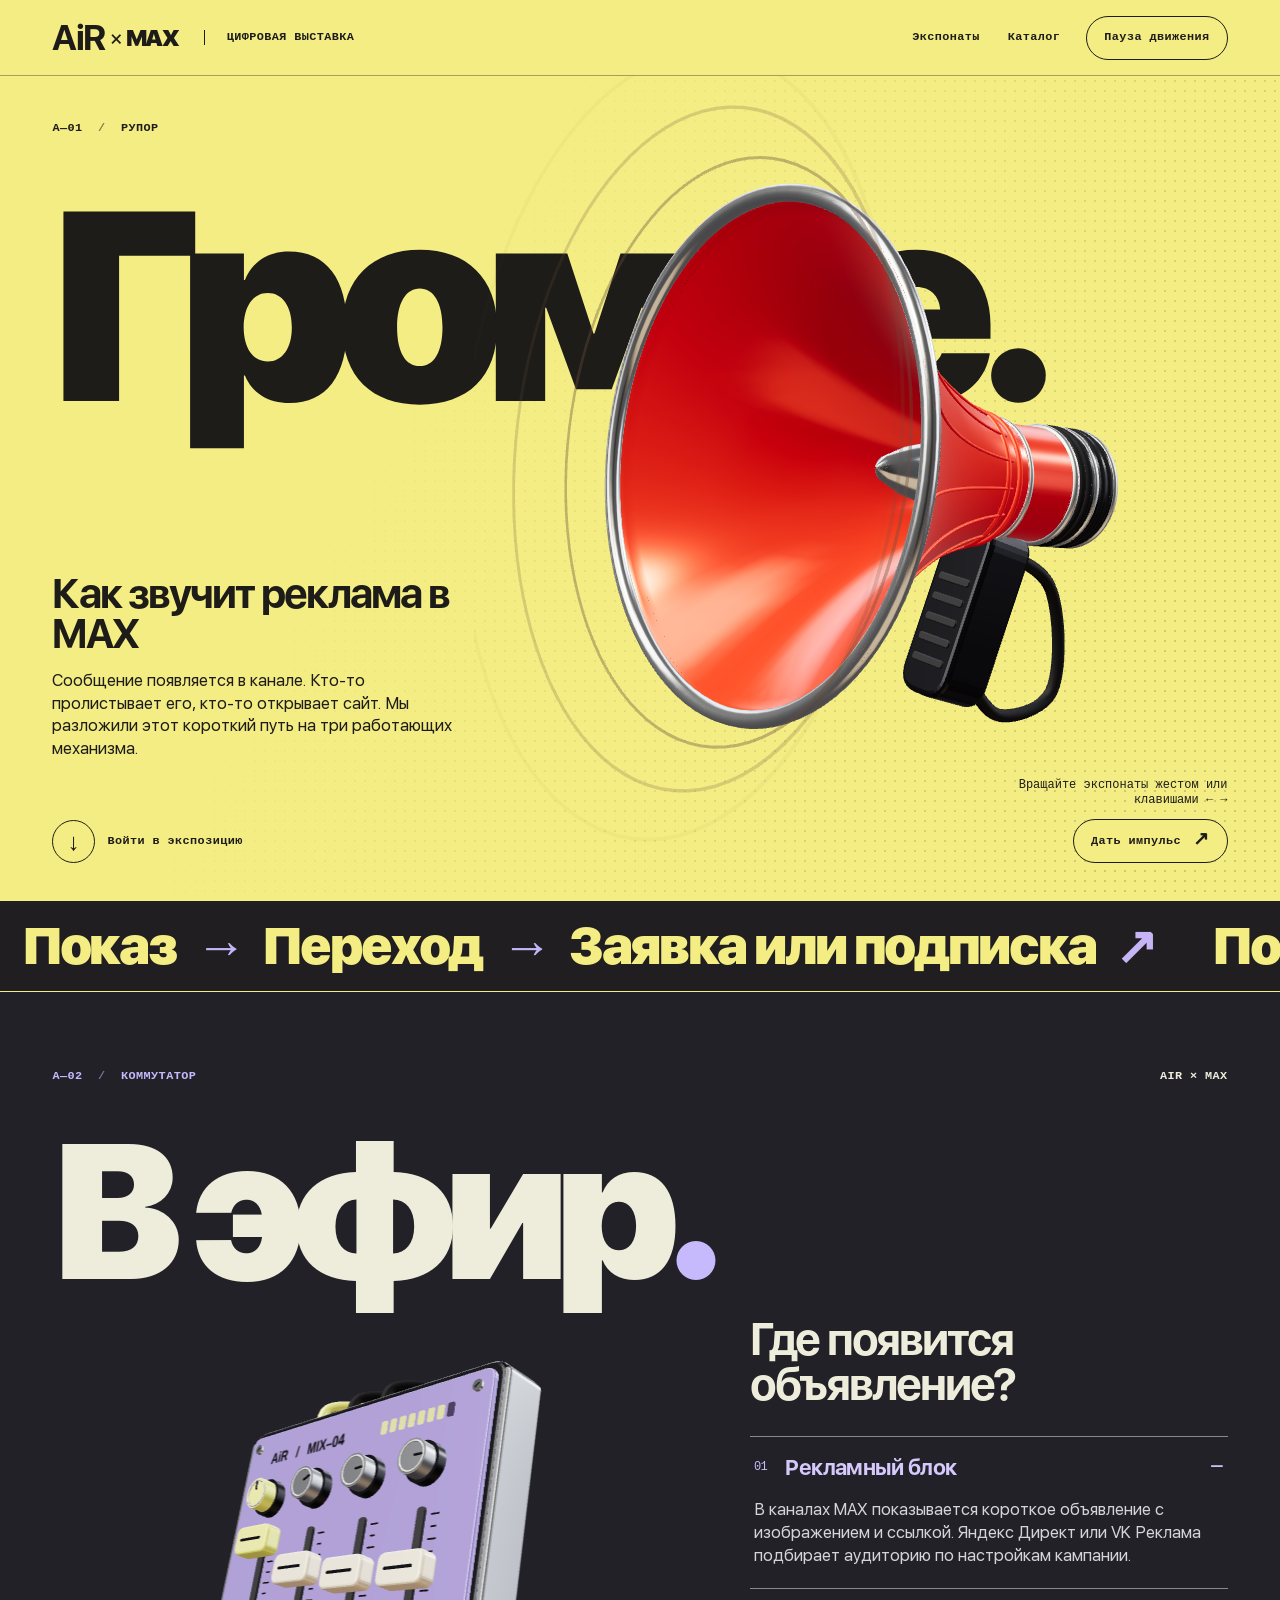
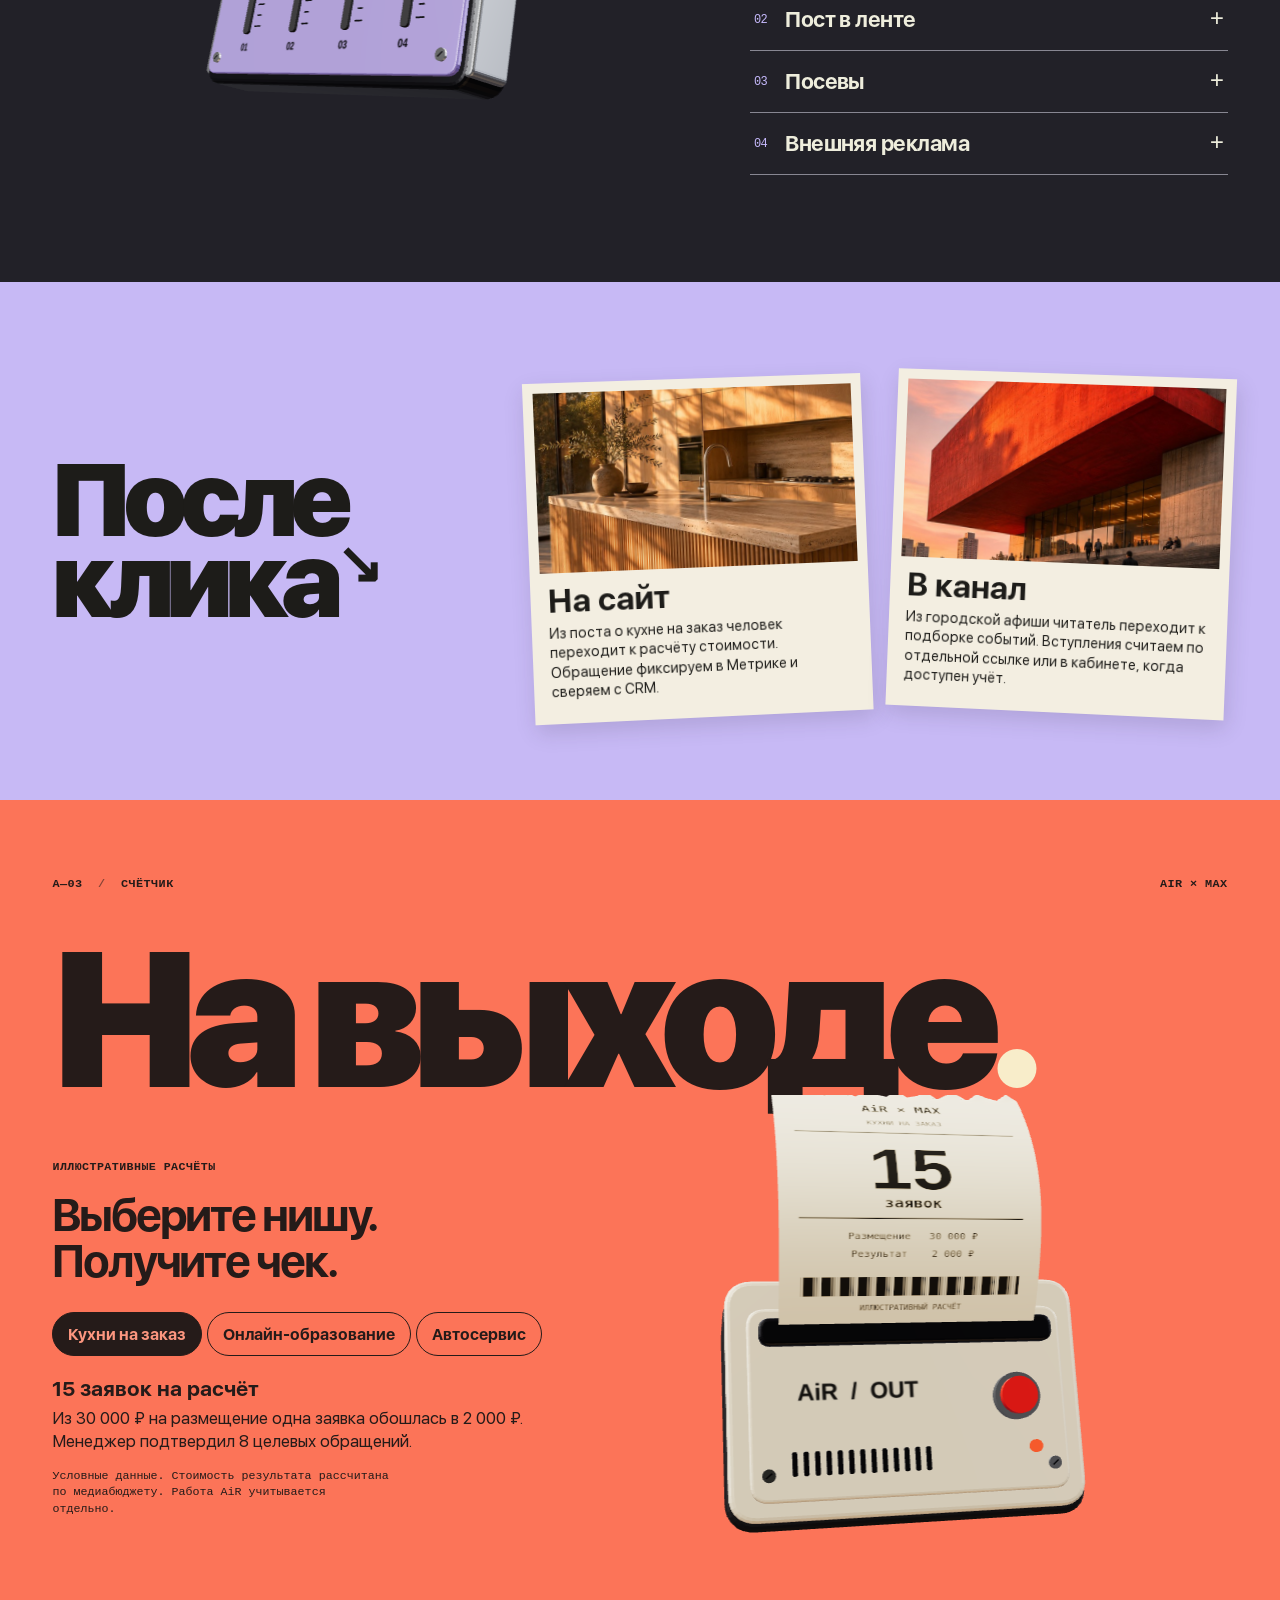
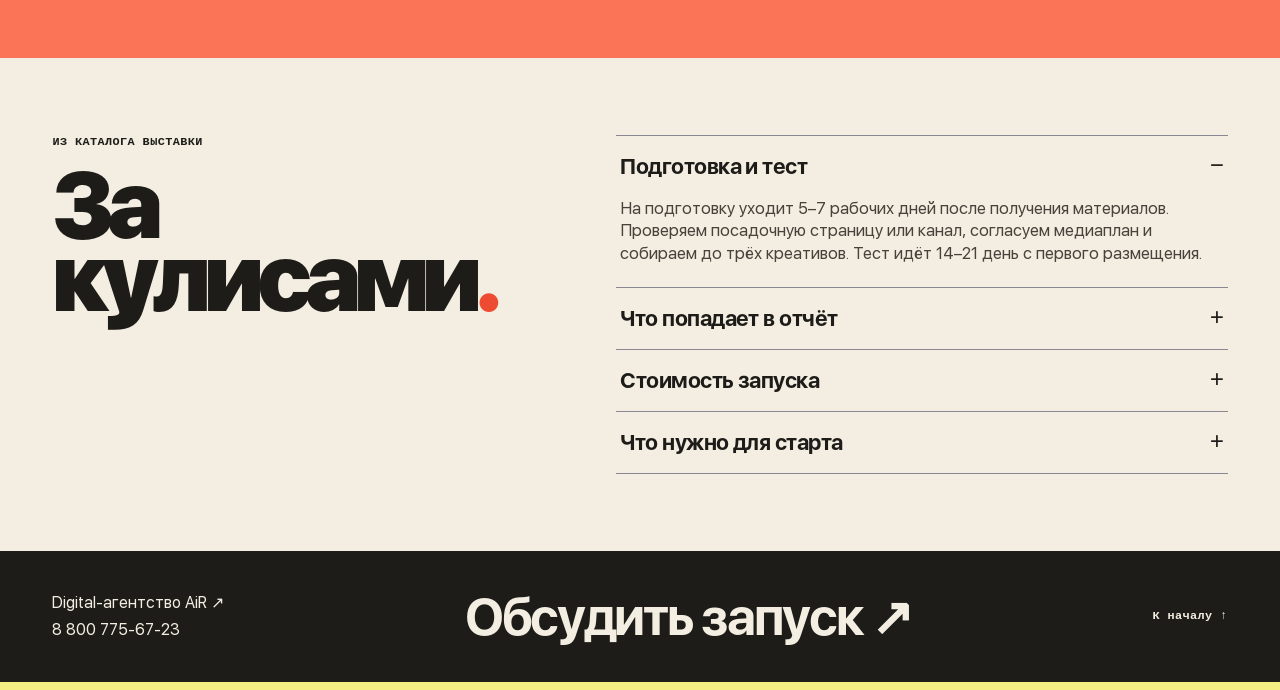
==== commit 5d741ad9: "Reimagine the MAX exhibition as three kinetic machines" ====
--- a/expo/index.html
+++ b/expo/index.html
@@ -1,202 +1,68 @@
 <!doctype html>
 <html lang="ru">
 <head>
-  <meta charset="utf-8">
-  <meta name="viewport" content="width=device-width, initial-scale=1">
-  <meta name="theme-color" content="#ffffff">
-  <meta name="description" content="AiR запускает рекламу в MAX для заявок на сайт и роста канала. Медиаплан, креативы, запуск и отчёт по стоимости результата.">
-  <meta property="og:title" content="Реклама в MAX для бизнеса · AiR">
-  <meta property="og:description" content="Проверим, сколько стоит заявка или подписчик из MAX. Первый тест одной задачи — от 50 000 ₽.">
-  <meta property="og:type" content="website">
-  <title>AiR × MAX — реклама для бизнеса</title>
-  <link rel="icon" href="../assets/air-logo.svg" type="image/svg+xml">
-  <link rel="stylesheet" href="../styles.css">
-  <link rel="stylesheet" href="expo.css?v=studio1"><script src="../main.js" defer></script><script src="studio.js" defer></script>
+<meta charset="utf-8"><meta name="viewport" content="width=device-width,initial-scale=1">
+<meta name="theme-color" content="#f3ed83">
+<title>Громче. Выставка AiR о рекламе в MAX</title>
+<meta name="description" content="Интерактивная выставка AiR. Разберите рекламный запуск в MAX на три объекта: рупор, коммутатор и счётчик результата.">
+<link rel="icon" href="../assets/air-logo.svg"><link rel="stylesheet" href="gallery.css">
+<script src="gallery.js" defer></script><script src="vendor/three.min.js" defer></script><script src="machines.js" defer></script>
 </head>
 <body>
-  <a class="skip" href="#main">К содержанию</a>
-    <header class="wrap header" id="top">
-      <a class="wordmark" href="#top" aria-label="AiR, начало страницы"><img src="../assets/air-logo.svg" width="53" height="53" alt=""><span>Digital-агентство<br>полного цикла</span></a>
-      <nav aria-label="Основная навигация"><a href="#formats">Услуги</a><a href="#cases">Примеры</a><a href="#price">Бюджет</a></nav>
-      <a class="button outline" href="#contact">Обсудить запуск</a>
-    </header>
-  <main id="main">
-  <div class="masthead">
-    <div class="wrap hero">
-      <div class="hero-copy">
-        <h1><span>Реклама</span><span>в <em>MAX</em></span><small>для бизнеса</small></h1>
-        <fieldset class="goal-switch" hidden>
-          <legend>Что хотите получить?</legend>
-          <label><input type="radio" name="campaign-goal" value="site" checked><span>Заявки на сайт</span></label>
-          <label><input type="radio" name="campaign-goal" value="channel"><span>Подписчиков</span></label>
-        </fieldset>
-        <p class="lead" id="goal-description" data-channel="Подберём каналы для размещения и проверим, сколько стоит привлечь подписчика в ваш MAX-канал.">Разместим рекламу в каналах MAX и посчитаем, во сколько вам обходится обращение с сайта.</p>
-        <a class="button primary" href="#contact">Запросить медиаплан</a>
-        <a class="budget-link" href="#price">Что входит в бюджет ↗</a>
-        <p class="hero-note">От 50 000 ₽ за первый запуск вместе с размещением.</p>
-      </div>
-      <div class="hero-visual studio">
-        <div class="scenery" aria-hidden="true"></div>
-        <div class="device-space" role="img" aria-label="Объёмный макет телефона с примером рекламного поста в канале MAX">
-          <div class="device-position"><div class="device-pose"><div class="device-model">
-            <div class="chassis" aria-hidden="true"></div>
-            <div class="handset-back">
-              <div class="camera-block"><i></i><i></i><b></b></div>
-            </div>
-            <div class="handset-front">
-              <div class="display">
-                <div class="system-bar"><b>9:41</b><i></i><span>▮▮▮ ▰</span></div>
-                <div class="feed-header"><span class="back-chevron">‹</span><span class="channel-avatar">Г</span><div><b>Город рядом</b><small>Канал в MAX</small></div><span class="feed-menu">···</span></div>
-                <div class="post-container">
-                  <div class="post-picture"><small>Реклама</small></div>
-                  <div class="post-content"><strong data-channel="Город на выходные">Кухня по вашим размерам</strong><p data-channel="Прогулки, концерты и выставки в одном канале.">Рассчитайте стоимость по плану помещения.</p><span class="post-action" data-channel="Открыть канал ↗">Рассчитать на сайте ↗</span></div>
-                </div>
-                <div class="phone-home"></div>
-              </div>
-            </div>
-          </div></div></div>
-        </div>
-        <div class="studio-tools"><button class="rotate-device" type="button" aria-label="Повернуть телефон">Повернуть <span aria-hidden="true">⟳</span></button><button type="button" class="motion-toggle" hidden>Пауза анимации</button></div>
-      </div>
-    </div>
+<a class="skip" href="#main">К экспозиции</a>
+<header class="mast"><a href="#main" class="signature" aria-label="AiR × MAX, в начало"><strong>AiR</strong><i>×</i>MAX</a><span class="museum">Цифровая выставка</span><nav aria-label="Навигация"><a href="#formats">Экспонаты</a><a href="#catalog">Каталог</a></nav><button type="button" class="motion" hidden aria-pressed="false">Пауза движения</button></header>
+<main id="main">
+<section class="opening exhibit" id="voice" aria-labelledby="title">
+  <div class="registration" aria-hidden="true"></div>
+  <p class="object-id">A—01 <span>/</span> Рупор</p>
+  <h1 id="title" aria-label="Громче."><b aria-hidden="true">Гро</b><b aria-hidden="true" style="--delay:100ms">мче.</b></h1>
+  <div class="viewport horn-view" data-machine="horn" role="img" aria-label="Киноварный рупор с хромированным раструбом и расходящимися кольцами звука"></div>
+  <div class="opening-copy"><h2>Как звучит реклама в MAX</h2><p>Сообщение появляется в канале. Кто-то пролистывает его, кто-то открывает сайт. Мы разложили этот короткий путь на три работающих механизма.</p></div>
+  <a class="enter" href="#formats"><span>↓</span> Войти в экспозицию</a>
+  <span class="turn-hint">Вращайте экспонаты жестом или клавишами ← →</span>
+  <button class="impulse" type="button" data-pulse>Дать импульс <b aria-hidden="true">↗</b></button>
+</section>
+
+<div class="transport" aria-hidden="true"><div class="transport-inner"><span>Показ <i>→</i> Переход <i>→</i> Заявка или подписка <i>↗</i></span><span>Показ <i>→</i> Переход <i>→</i> Заявка или подписка <i>↗</i></span><span>Показ <i>→</i> Переход <i>→</i> Заявка или подписка <i>↗</i></span><span>Показ <i>→</i> Переход <i>→</i> Заявка или подписка <i>↗</i></span></div></div>
+<section class="routing exhibit" id="formats" aria-labelledby="routing-title">
+  <div class="section-head"><p class="object-id">A—02 <span>/</span> Коммутатор</p><p class="folio">AiR × MAX</p></div>
+  <h2 class="large" id="routing-title">В эфир<span>.</span></h2>
+  <div class="routing-room">
+    <div class="viewport desk-view" data-machine="desk" role="img" aria-label="Четырёхканальный микшер с рукоятками, индикаторами и подвижными ползунками"></div>
+    <div class="selector"><h3>Где появится объявление?</h3>
+    <div class="tracks" aria-label="Формат размещения">
+      <details name="track" open><summary><i>01</i>Рекламный блок</summary><p>В каналах MAX показывается короткое объявление с изображением и ссылкой. Яндекс Директ или VK Реклама подбирает аудиторию по настройкам кампании.</p></details>
+      <details name="track"><summary><i>02</i>Пост в ленте</summary><p>Публикация появляется между обычными записями. Яндекс Директ автоматически подбирает каналы, оплата идёт за клики.</p></details>
+      <details name="track"><summary><i>03</i>Посевы</summary><p>AiR вручную отбирает каналы по теме, региону, просмотрам и цене. Согласуем текст с площадкой и проверяем выход публикации.</p></details>
+      <details name="track"><summary><i>04</i>Внешняя реклама</summary><p>Объявление в Поиске Яндекса или РСЯ приводит человека в MAX. На входе его встречает канал с оформленной лентой и закреплённым постом.</p></details>
+    </div></div>
   </div>
-  <section class="section" id="formats" aria-labelledby="formats-title">
-    <div class="wrap">
-      <h2 id="formats-title">Форматы рекламы</h2>
-      <p class="section-intro">Для первого запуска выберем один способ размещения. Выбор зависит от цели, региона и того, где уже собирается ваша аудитория.</p>
-      <div class="placements">
-        <div class="placement-grid">
-          <article><p class="placement-type">Яндекс Директ · VK Реклама</p><h3>Объявление в рекламном блоке</h3><p>Короткий текст, изображение и ссылка на сайт, канал или публикацию. Система выбирает пользователей по настройкам кампании.</p></article>
-          <article><p class="placement-type">Яндекс Директ</p><h3>Пост с автоподбором каналов</h3><p>Объявление выглядит как публикация в ленте. Кабинет подбирает каналы по настройкам кампании, оплата идёт за клики.</p></article>
-          <article><p class="placement-type">Яндекс Директ · Биржи</p><h3>Посевы в выбранных каналах</h3><p>Составляем список каналов по теме, региону, просмотрам и стоимости. Согласуем публикацию и проверяем выход. Оплата зависит от способа закупки.</p></article>
-          <article><p class="placement-type">Поиск Яндекса · РСЯ</p><h3>Внешняя реклама MAX-канала</h3><p>Показываем объявление за пределами мессенджера. Ведём аудиторию на страницу канала и проверяем, как доступны данные о вступлениях.</p></article>
-        </div>
-      </div>
-    </div>
-  </section>
-  <section class="section journey" id="journey" aria-labelledby="journey-title">
-    <div class="wrap">
-      <h2 id="journey-title" data-channel="От показа до подписки">От показа до заявки</h2>
-      <p class="section-intro" data-channel="Так читатель переходит из рекламного поста в ваш MAX-канал.">Так выглядит путь клиента, когда реклама в MAX ведёт на сайт.</p>
-      <div class="journey-grid">
-        <div class="journey-steps">
-          <article class="journey-step" data-journey-step="0"><p>01 / Показ</p><h3>Замечает объявление в MAX</h3><p data-channel="Видит в городской ленте анонс подборки событий на выходные.">Видит предложение в ленте канала и нажимает, чтобы рассчитать стоимость.</p></article>
-          <article class="journey-step" data-journey-step="1"><p>02 / Переход</p><h3 data-channel="Открывает канал с подборкой">Оставляет заявку на сайте</h3><p data-channel="Читает закреплённый пост и решает, подписаться ли на следующие выпуски.">На посадочной странице выбирает услугу и отправляет форму. Размеченная ссылка помогает определить источник.</p></article>
-          <article class="journey-step" data-journey-step="2"><p>03 / Результат</p><h3 data-channel="Считаем стоимость подписки">Заявка попадает в отчёт</h3><p data-channel="Сверяем подтверждённые вступления по ссылке или в кабинете. Если видны только переходы, указываем это в отчёте.">Сверяем обращение с CRM, если она подключена, и считаем стоимость результата.</p></article>
-        </div>
-        <div class="journey-stage" data-stage="0" aria-hidden="true">
-          <div class="stage-grid"></div><div class="stage-glow"></div>
-          <div class="stage-path"><i></i><i></i><i></i></div>
-          <div class="stage-card stage-ad"><div class="stage-app"><span>М</span> Канал в MAX</div><div class="stage-art"></div><strong data-channel="Куда пойти в субботу">Кухня под ваш размер</strong><span class="stage-action" data-channel="Посмотреть афишу">Узнать стоимость</span></div>
-          <div class="stage-card stage-site"><div class="stage-app"><span>↗</span> <b data-channel="Канал">Сайт</b></div><strong data-channel="Город на выходные">Рассчитайте стоимость кухни</strong><div class="stage-field" data-channel="Афиша недели">Ваши размеры</div><div class="stage-field" data-channel="Новые маршруты">Номер телефона</div><span class="stage-action" data-channel="Подписаться">Запросить расчёт</span></div>
-          <div class="stage-card stage-result"><div class="stage-app"><span>✓</span> Аналитика AiR</div><strong data-channel="Вступление">Новая заявка</strong><div class="stage-field">Источник <b>MAX</b></div><div class="stage-field">Цель <b data-channel="Подписка">Форма сайта</b></div><span class="stage-action">Учтено в отчёте</span></div>
-          <div class="stage-legend"><span>MAX</span><span data-channel="Канал">Сайт</span><span>Отчёт</span></div>
-        </div>
-      </div>
-    </div>
-  </section>
-  <section class="section soft" id="process" aria-labelledby="process-title">
-    <div class="wrap">
-      <div class="section-split">
-        <div><h2 id="process-title">От медиаплана до стоимости результата</h2><p class="section-intro">Готовим запуск за 5–7 рабочих дней после получения материалов. Тест длится 14–21 день с первого размещения.</p></div>
-        <ol class="steps">
-          <li><span>01</span><div><h3>Проверяем, куда вести трафик</h3><p>Смотрим мобильную версию и форму сайта. У канала проверяем оформление, закреп и последние публикации. Фиксируем, что помешает заявке или подписке.</p></div></li>
-          <li><span>02</span><div><h3>Собираем медиаплан</h3><p>Подбираем аудиторию и географию, формат и площадки. Для посевов оцениваем просмотры свежих постов, тематику и цену размещения. Согласуем смету и критерий успеха.</p></div></li>
-          <li><span>03</span><div><h3>Готовим и запускаем рекламу</h3><p>Пишем тексты и делаем до трёх креативов для первой кампании. Настраиваем ссылки и цели, проверяем маркировку, отправляем объявления на модерацию или бронируем публикации.</p></div></li>
-          <li><span>04</span><div><h3>Ведём тест и разбираем результаты</h3><p>Следим за расходом и собираем статистику. По мере накопления данных корректируем объявления, аудитории или размещения. По итогам решаем, что масштабировать.</p></div></li>
-        </ol>
-      </div>
-    </div>
-  </section>
-  <section class="section measurement" id="report" aria-labelledby="report-title">
-    <div class="wrap section-split">
-      <div>
-        <h2 id="report-title">Что вы увидите в отчёте</h2>
-        <p class="section-intro">Статистика по каждому формату и размещению, стоимость результата и решение по следующему запуску. Во время теста отправляем короткую сводку раз в неделю.</p>
-      </div>
-      <div class="report-board">
-        <div class="report-row"><i aria-hidden="true"></i><div><h3>Откуда пришла аудитория</h3><p>Площадка, объявление или канал, расходы, показы и клики.</p></div></div>
-        <div class="report-row"><i aria-hidden="true"></i><div><h3>Что сделали после перехода</h3><p>Заявки и звонки по целям Метрики, качество лидов по CRM. Для канала — подтверждённые вступления, когда доступен учёт.</p></div></div>
-        <div class="report-row"><i aria-hidden="true"></i><div><h3>Сколько стоил результат</h3><p>Стоимость обращения или подписчика с раздельным учётом рекламы и работы AiR. Переходы и вступления показываем отдельно.</p></div></div>
-      </div>
-    </div>
-  </section>
-  <section class="section evidence" id="cases" aria-labelledby="cases-title">
-    <div class="wrap">
-      <p class="eyebrow section-label">Иллюстративные расчёты</p>
-      <h2 id="cases-title">Как может выглядеть запуск в вашей нише</h2>
-      <p class="case-intro">Три примера с условными данными. Цифры показывают логику теста и расчёта стоимости результата.</p>
-      <div class="case-grid">
-        <article class="case">
-          <p class="case-type">Кухни на заказ · Пример кампании</p>
-          <h3><strong>15</strong> заявок на расчёт</h3>
-          <p>Тестируем объявления по городу и ведём на форму расчёта кухни. Менеджер отмечает в CRM обращения с подходящей географией и бюджетом.</p>
-          <dl class="case-metrics"><div><dt>Реклама</dt><dd>30 000 ₽</dd></div><div><dt>Цена заявки</dt><dd>2 000 ₽</dd></div><div><dt>Из них целевых</dt><dd>8</dd></div></dl>
-        </article>
-        <article class="case">
-          <p class="case-type">Онлайн-образование · Пример кампании</p>
-          <h3><strong>120</strong> вступлений</h3>
-          <p>Размещаем посты с бесплатным уроком в каналах о карьере и обучении. Для каждого посева используем отдельную ссылку, если по ней видны вступления.</p>
-          <dl class="case-metrics"><div><dt>Реклама</dt><dd>36 000 ₽</dd></div><div><dt>Цена подписки</dt><dd>300 ₽</dd></div><div><dt>Размещений</dt><dd>6</dd></div></dl>
-        </article>
-        <article class="case">
-          <p class="case-type">Автосервис · Пример кампании</p>
-          <h3><strong>18</strong> обращений</h3>
-          <p>Тестируем посты про сезонное обслуживание в городских каналах. Звонки и формы сверяем с записями, чтобы понять, какие размещения приводят клиентов.</p>
-          <dl class="case-metrics"><div><dt>Реклама</dt><dd>36 000 ₽</dd></div><div><dt>Цена обращения</dt><dd>2 000 ₽</dd></div><div><dt>Записей</dt><dd>9</dd></div></dl>
-        </article>
-      </div>
-      <p class="muted">Стоимость результата в примерах рассчитана по медиабюджету. Гонорар AiR учитывается отдельно.</p>
-    </div>
-  </section>
-  <section class="section" id="price" aria-labelledby="price-title">
-    <div class="wrap">
-      <h2 id="price-title">Сколько стоит запуск</h2>
-      <p class="section-intro">Согласуем смету до размещения. В каждой сумме учтены работа AiR и рекламный бюджет.</p>
-      <div class="plans">
-        <article class="plan featured"><h3>Первый запуск</h3><p class="plan-price">от 50 000 ₽</p><p>Одна цель, один кабинет или биржа. До трёх вариантов объявления и отчёт после теста.</p><dl><div><dt>Работа AiR</dt><dd>20 000 ₽</dd></div><div><dt>Размещение</dt><dd>от 30 000 ₽</dd></div></dl></article>
-        <article class="plan"><h3>Ведение кампании</h3><p class="plan-price">от 75 000 ₽<small> в месяц</small></p><p>Обновляем объявления, перераспределяем бюджет и готовим отчёт за месяц.</p><dl><div><dt>Работа AiR</dt><dd>25 000 ₽</dd></div><div><dt>Размещение</dt><dd>от 50 000 ₽</dd></div></dl></article>
-        <article class="plan"><h3>Сайт и канал</h3><p class="plan-price">от 95 000 ₽</p><p>Запускаем оба направления и отдельно считаем стоимость обращения и подписки.</p><dl><div><dt>Работа AiR</dt><dd>35 000 ₽</dd></div><div><dt>Размещение</dt><dd>от 60 000 ₽</dd></div></dl></article>
-      </div>
-      <p class="price-fine">Налоги и комиссии площадок уточним в смете.</p>
-    </div>
-  </section>
-  <section class="section soft" id="faq" aria-labelledby="faq-title">
-    <div class="wrap section-split">
-      <h2 id="faq-title">Частые вопросы</h2>
-      <div class="faq">
-        <details><summary>Где увидят рекламу?</summary><p>Внутри MAX объявления показываются в рекламных блоках каналов, а посевы выходят отдельными постами в их ленте. Для набора подписчиков можем также вести в MAX аудиторию из Поиска Яндекса или РСЯ.</p></details>
-        <details><summary>Нужен ли свой канал в MAX?</summary><p>Для рекламы сайта достаточно готовой посадочной страницы. Для набора подписчиков нужен действующий канал с оформлением и публикациями.</p></details>
-        <details><summary>Что понадобится для запуска?</summary><p>Описание продукта и аудитории, ссылка на сайт или канал, материалы для креативов и реквизиты рекламодателя. Для сайта понадобятся доступ к аналитике, для канала — доступ к статистике.</p></details>
-        <details><summary>Как вы посчитаете заявки и подписки?</summary><p>Заявки считаем по целям в Метрике и сверяем с CRM, когда есть доступ. Вступления считаем по данным кабинета или отдельным ссылкам, если формат это поддерживает. Переходы показываем отдельно.</p></details>
-        <details><summary>От чего зависит дата запуска?</summary><p>От согласования креативов, модерации и наличия свободных слотов в выбранных каналах. График уточним после брифа.</p></details>
-        <details><summary>Какие работы оцениваются отдельно?</summary><p>Создание и ведение контента канала, разработка бота, доработка сайта, коллтрекинг и сложные интеграции с CRM. Если они нужны для теста, обсудим это на брифе.</p></details>
-        <details><summary>Что делать, если первые размещения дорогие?</summary><p>Проверяем учёт заявок и вступлений, смотрим качество трафика по источникам и меняем объявления или площадки в пределах согласованного теста.</p></details>
-      </div>
-    </div>
-  </section>
-  <section class="section contact" id="contact" aria-labelledby="contact-title">
-    <div class="wrap section-split">
-      <div><h2 id="contact-title">Обсудим ваш запуск в MAX</h2><p class="section-intro">Поделитесь ссылкой на сайт или канал и расскажите, какой результат вам нужен. Предложим формат и бюджет теста.</p></div>
-      <form id="brief" class="brief">
-        <label for="goal">Что продвигаем?</label>
-        <select name="goal" id="goal"><option>Сайт или услугу</option><option>Канал в MAX</option><option>Сайт и канал</option></select>
-        <label for="project">Ссылка на сайт или канал</label>
-        <input type="url" name="project" id="project" placeholder="https://" aria-describedby="project-hint">
-        <small id="project-hint">Ссылку можно добавить позже в письме.</small>
-        <button class="button primary" type="submit">Подготовить письмо</button>
-        <p class="form-note">Откроется черновик письма на <a href="mailto:sale@airws.ru">sale@airws.ru</a>.</p>
-        <p class="form-note" id="mail-status" role="status"></p>
-        <noscript><p>Напишите нам напрямую на <a href="mailto:sale@airws.ru">sale@airws.ru</a>.</p></noscript>
-      </form>
-    </div>
-  </section>
-  </main>
-  <footer class="footer"><div class="wrap footer-row">
-    <a class="wordmark" href="#top" aria-label="AiR, начало страницы"><img src="../assets/air-logo.svg" width="53" height="53" alt=""><span>Digital-агентство<br>полного цикла</span></a>
-    <a href="mailto:sale@airws.ru">sale@airws.ru</a>
-    <a href="tel:+78007756723">8 800 775-67-23</a>
-    <a href="https://www.airws.ru/">Сайт агентства</a>
-  </div></footer>
-</body>
-</html>
+</section>
+
+<section class="destinations" id="route" aria-labelledby="route-title">
+  <h2 id="route-title">После<br>клика<span>↘</span></h2>
+  <div class="route-cards"><article><img src="kitchen.jpg" width="340" height="360" loading="lazy" alt="Светлая деревянная кухня с островом"><div><h3>На сайт</h3><p>Из поста о кухне на заказ человек переходит к расчёту стоимости. Обращение фиксируем в Метрике и сверяем с CRM.</p></div></article>
+  <article><img src="city.jpg" width="340" height="360" loading="lazy" alt="Красный фасад культурного центра"><div><h3>В канал</h3><p>Из городской афиши читатель переходит к подборке событий. Вступления считаем по отдельной ссылке или в кабинете, когда доступен учёт.</p></div></article></div>
+</section>
+
+<section class="printing exhibit" id="results" aria-labelledby="results-title">
+  <div class="section-head"><p class="object-id">A—03 <span>/</span> Счётчик</p><p class="folio">AiR × MAX</p></div>
+  <h2 class="large" id="results-title">На выходе<span>.</span></h2>
+  <div class="print-floor"><div class="print-info"><p class="minor">Иллюстративные расчёты</p><h3>Выберите нишу.<br>Получите чек.</h3>
+  <div class="case-switch" aria-label="Пример расчёта"><button type="button" aria-pressed="true">Кухни на заказ</button><button type="button" aria-pressed="false">Онлайн-образование</button><button type="button" aria-pressed="false">Автосервис</button></div>
+  <div id="receipt-copy" aria-live="polite"><strong>15 заявок на расчёт</strong><p>Из 30 000 ₽ на размещение одна заявка обошлась в 2 000 ₽. Менеджер подтвердил 8 целевых обращений.</p></div><p class="fine">Условные данные. Стоимость результата рассчитана по медиабюджету. Работа AiR учитывается отдельно.</p></div>
+  <div class="viewport printer-view" data-machine="printer" role="img" aria-label="Настольный термопринтер печатает чек с результатами выбранной кампании"></div></div>
+</section>
+
+<section class="catalog" id="catalog" aria-labelledby="catalog-title">
+  <p class="minor">Из каталога выставки</p><h2 id="catalog-title">За кулисами<span>.</span></h2>
+  <div class="records">
+    <details open><summary>Подготовка и тест</summary><p>На подготовку уходит 5–7 рабочих дней после получения материалов. Проверяем посадочную страницу или канал, согласуем медиаплан и собираем до трёх креативов. Тест идёт 14–21 день с первого размещения.</p></details>
+    <details><summary>Что попадает в отчёт</summary><p>Раз в неделю отправляем сводку. По каждому размещению показываем расходы, показы, клики и стоимость результата. Для сайта сверяем качество заявок с CRM. Для канала отдельно указываем переходы и подтверждённые вступления.</p></details>
+    <details><summary>Стоимость запуска</summary><dl><div><dt>Первый запуск</dt><dd>от 50 000 ₽</dd><small>20 000 ₽ работа AiR + от 30 000 ₽ размещение</small></div><div><dt>Ведение за месяц</dt><dd>от 75 000 ₽</dd><small>25 000 ₽ работа AiR + от 50 000 ₽ размещение</small></div><div><dt>Сайт и канал</dt><dd>от 95 000 ₽</dd><small>35 000 ₽ работа AiR + от 60 000 ₽ размещение</small></div></dl><p>Налоги и комиссии площадок уточняем в смете до размещения.</p></details>
+    <details><summary>Что нужно для старта</summary><p>Расскажите о продукте и аудитории, пришлите ссылку на сайт или канал, материалы и реквизиты рекламодателя. Для заявок нужен доступ к аналитике, для подписок — к статистике канала.</p></details>
+  </div>
+</section>
+</main>
+<footer><div><a href="https://www.airws.ru/">Digital-агентство AiR ↗</a><a href="tel:+78007756723">8 800 775-67-23</a></div><a class="mail" href="mailto:sale@airws.ru?subject=Реклама%20в%20MAX">Обсудить запуск ↗</a><a class="top" href="#main">К началу ↑</a></footer>
+</body></html>
--- a/expo/gallery.css
+++ b/expo/gallery.css
@@ -0,0 +1,32 @@
+@font-face{font-family:Air;src:url(../assets/air-display-regular.woff);font-weight:400;font-display:swap}
+@font-face{font-family:Air;src:url(../assets/air-display-bold.woff);font-weight:700;font-display:swap}
+@font-face{font-family:Air;src:url(../assets/air-display-black.woff);font-weight:900;font-display:swap}
+:root{--yellow:#f3ed83;--ink:#1d1c19;--red:#ed4c32;--cream:#f3eee1;--line:rgba(28,27,24,.37);--pad:clamp(20px,4.1vw,80px);--mono:ui-monospace,Consolas,monospace;color:var(--ink);font-family:Air,Arial,sans-serif;background:var(--yellow);scroll-behavior:smooth}
+*{box-sizing:border-box}body,h1,h2,h3,p,dl,dd{margin:0}button,a,summary{-webkit-tap-highlight-color:transparent}button{font:inherit;color:inherit;cursor:pointer}a{color:inherit;text-decoration:none}button:focus-visible,a:focus-visible,summary:focus-visible{outline:3px solid currentColor;outline-offset:3px}button[hidden]{display:none}::selection{background:#1d1c19;color:white}.skip{position:fixed;z-index:12;top:0;left:0;padding:12px;background:white;transform:translateY(-150%)}.skip:focus{transform:none}
+.mast{height:76px;display:flex;align-items:center;padding:0 var(--pad);gap:26px;background:var(--yellow);position:relative;z-index:2;border-bottom:1px solid var(--line)}.signature{font-size:24px;font-weight:900;letter-spacing:-.08em;white-space:nowrap}.signature strong{font-size:1.5em}.signature i{font-style:normal;font-weight:400;margin:0 .2em}.museum,.minor,.folio,.object-id,.enter,.impulse,.motion,.mast nav,.top{font:700 .74rem/1.25 var(--mono);letter-spacing:.035em}.museum{text-transform:uppercase;border-left:1px solid;padding-left:22px}.mast nav{margin-left:auto;display:flex;gap:28px}.mast a,.mast button{display:inline-flex;align-items:center;min-height:44px}.mast a:hover,.enter:hover,.top:hover,footer a:hover{text-decoration:underline;text-underline-offset:5px}.motion,.impulse{border:1px solid currentColor;background:transparent;border-radius:30px;padding:0 17px;min-height:44px}.motion:hover,.impulse:hover{background:var(--ink);color:var(--yellow)}
+.exhibit,.destinations,.catalog{position:relative;isolation:isolate}.opening{height:clamp(640px,calc(100svh - 76px),1040px);background:var(--yellow);overflow:hidden}.object-id,.minor,.folio{text-transform:uppercase}.object-id span{opacity:.55;margin:0 8px}.opening .object-id{position:absolute;top:5.5%;left:var(--pad)}.opening h1,.large,.destinations h2,.catalog h2{font-weight:900;letter-spacing:-.077em;line-height:.79}.opening h1{position:absolute;left:calc(var(--pad) - .013em);top:15%;font-size:clamp(125px,21vw,415px);z-index:-1}.opening h1 span{color:var(--ink)}.registration{position:absolute;inset:0;z-index:-2;opacity:.44;background-image:radial-gradient(#544f2c88 .7px,transparent .9px);background-size:10px 10px;mask-image:linear-gradient(118deg,transparent 30%,#000 88%)}.opening-copy{position:absolute;left:var(--pad);bottom:17%;width:min(33vw,440px);pointer-events:none}.opening-copy h2{font-size:clamp(26px,3.2vw,58px);line-height:.99;letter-spacing:-.047em;margin-bottom:14px}.opening-copy p,.tracks p,.print-info p,.route-cards p,.records p{font-size:clamp(16px,1.3vw,21px);line-height:1.37}.viewport{position:relative;touch-action:pan-y;user-select:none;cursor:grab;background-repeat:no-repeat;background-position:center;background-size:contain}.viewport:active{cursor:grabbing}.viewport canvas{display:block;width:100%;height:100%}.horn-view{position:absolute;right:-2%;width:65%;height:97%;top:0;z-index:-1}.enter,.impulse{position:absolute;bottom:4.5%;display:flex;align-items:center;gap:12px}.enter{left:var(--pad)}.enter span{display:grid;place-items:center;border:1px solid;border-radius:50%;width:43px;height:43px;font:24px Air}.impulse{right:var(--pad);background:var(--yellow)}.impulse b{font-size:19px}
+.section-head{display:flex;align-items:center;justify-content:space-between;gap:8px}.routing,.printing,.catalog{padding:clamp(45px,6vw,105px) var(--pad)}.routing{background:#222128;color:#eeeddc;overflow:hidden}.routing .object-id,.routing .large span{color:#c6b9fc}.large{font-size:clamp(87px,15vw,285px);margin:clamp(32px,4vw,75px) 0 0}.routing-room{display:grid;grid-template-columns:1.15fr .85fr;align-items:center;gap:4vw}.desk-view,.printer-view{height:clamp(370px,38vw,720px)}.selector{margin:30px 0}.selector h3,.print-info h3{font-size:clamp(25px,3.5vw,60px);line-height:1.02;letter-spacing:-.05em;margin:0 0 28px}.tracks details,.records details{border-top:1px solid #888792}.tracks details:last-child,.records details:last-child{border-bottom:1px solid #888792}summary{cursor:pointer;list-style:none;display:flex;align-items:center;gap:18px;padding:17px 4px;font-size:clamp(19px,1.7vw,30px);font-weight:700;line-height:1.15;letter-spacing:-.025em}summary::-webkit-details-marker{display:none}summary::after{content:'+';margin-left:auto;font:1.1em var(--mono)}details[open]>summary::after{content:'−'}.tracks i{font:normal 12px var(--mono);color:#c6b9fc}.tracks details[open] summary{color:#d5c9fc}.tracks p,.records p{padding:0 15px 22px 4px;color:#d6d3db}.desk-view{margin-left:calc(-.65 * var(--pad))}
+.destinations{padding:clamp(55px,7vw,110px) var(--pad);background:#c7b9f5;display:grid;grid-template-columns:.76fr 1.24fr;gap:4vw;align-items:center;overflow:hidden}.destinations h2{font-size:clamp(60px,8vw,150px)}.destinations h2 span{font-size:.55em;vertical-align:top}.route-cards{display:flex;align-items:center;gap:2vw;perspective:900px}.route-cards article{flex:1;min-width:0;background:var(--cream);padding:10px;box-shadow:2px 8px 20px #28213526;transform:rotate(-4deg)}.route-cards article+article{transform:rotate(5deg) translateY(9%)}.route-cards img{display:block;width:100%;height:clamp(120px,14vw,230px);object-fit:cover}.route-cards article>div{padding:12px 7px}.route-cards h3{font-size:clamp(22px,2.5vw,40px);line-height:1;margin-bottom:7px}.route-cards p{font-size:clamp(14px,1.05vw,17px)}
+.printing{background:#fc7458;color:#251b19;overflow:hidden}.printing .large span,.catalog h2 span{color:#f8edca}.print-floor{display:grid;grid-template-columns:.85fr 1.15fr;gap:1vw;align-items:center}.print-info{padding:35px 0;max-width:540px}.print-info .minor,.print-info .fine{font:700 .73rem/1.4 var(--mono)}.print-info .minor{margin-bottom:18px}.case-switch{display:flex;flex-wrap:wrap;gap:5px;margin:0 0 20px}.case-switch button{border:1px solid;border-radius:30px;background:none;padding:8px 15px;min-height:44px;font-weight:700}.case-switch button[aria-pressed=true]{background:#251b19;color:#fc967f;border-color:#251b19}#receipt-copy strong{font-size:1.32rem}#receipt-copy p{margin:6px 0 15px}.print-info .fine{font-weight:400;max-width:48ch}.catalog{background:var(--cream);display:grid;grid-template-columns:.9fr 1.1fr;gap:20px 5vw}.catalog h2{font-size:clamp(64px,7.2vw,146px);grid-column:1}.catalog h2 span{color:var(--red)}.records{grid-area:1/2/span 3/3}.records p{color:#47423b}.records dl{padding:0 4px 16px}.records dl div{display:grid;grid-template-columns:1fr auto;border-top:1px solid #c6c0b1;padding:10px 0}.records dl small{grid-column:1/-1}.records dd{font-weight:700}.catalog h2,.catalog .minor{align-self:start}
+footer{background:var(--ink);color:var(--cream);padding:40px var(--pad);display:flex;align-items:center;gap:25px;justify-content:space-between}footer div{display:grid;gap:8px}.mail{font-size:clamp(24px,4vw,73px);line-height:1;font-weight:700;letter-spacing:-.045em}
+@media(max-width:760px){.mast{height:64px;gap:12px}.museum{display:none}.mast nav{gap:12px}.mast nav a:first-child{display:none}.motion{font-size:.64rem;padding:0 10px}.signature{font-size:19px}.opening{height:clamp(660px,calc(100svh - 64px),880px)}.opening .object-id{top:4%}.opening h1{font-size:23vw;top:11%;left:4%}.horn-view{top:18%;height:50%;width:105%;right:-2%}.opening-copy{bottom:13%;width:89%;max-width:510px}.opening-copy h2{font-size:30px;margin-bottom:8px}.opening-copy p{font-size:16px}.enter,.impulse{bottom:3%;font-size:10px;gap:6px}.enter span{width:32px;height:32px}.impulse{padding:0 10px}.large{font-size:17vw}.routing-room,.print-floor,.catalog,.destinations{display:block}.desk-view,.printer-view{height:85vw;max-height:440px;margin:0 -12px}.selector{margin:0}.destinations h2{font-size:17vw;margin-bottom:32px}.destinations h2 br{display:none}.destinations h2 br::after{content:' '}.destinations h2 span{margin-left:.12em}.route-cards{align-items:flex-start;gap:10px}.route-cards article{padding:5px}.route-cards article>div{padding:10px 4px}.route-cards article+article{transform:rotate(3deg) translateY(4%)}.print-floor{display:flex;flex-direction:column-reverse;align-items:stretch}.print-info{padding:6px 0}.catalog h2{margin:25px 0}.folio{font-size:10px}.print-info h3{margin-bottom:18px}footer{flex-wrap:wrap;align-items:flex-start}.mail{order:-1;width:100%;font-size:9vw}.route-cards p{font-size:14px}}
+@media(max-width:380px){.route-cards{flex-direction:column}.route-cards article{width:95%}.route-cards article+article{align-self:flex-end}.route-cards img{height:126px}}
+@media(prefers-reduced-motion:reduce){:root{scroll-behavior:auto}}
+html[data-paused=true]{scroll-behavior:auto}
+.horn-view{background-image:url(horn-still.png)}.desk-view{background-image:url(desk-still.png)}.printer-view{background-image:url(printer-still.png)}
+[data-sample="1"] .printer-view{background-image:url(printer-education.png)}[data-sample="2"] .printer-view{background-image:url(printer-service.png)}
+.viewport.live{background-image:none}.viewport:not(.live) canvas{visibility:hidden}
+.transport{overflow:hidden;background:#201e20;color:#f3ed83;border-block:1px solid currentColor}
+.transport-inner{width:max-content;display:flex;animation:conveyor 28s linear infinite}.transport-inner span{padding:.38em .45em;white-space:nowrap;font-weight:900;line-height:1;letter-spacing:-.045em;font-size:clamp(31px,4vw,76px)}.transport-inner i{font-style:normal;color:#c5b5f6;margin:0 .22em}
+@keyframes conveyor{to{transform:translateX(-50%)}}
+@keyframes first-print{from{transform:translateY(.4em) rotate(4deg);opacity:0}to{transform:none;opacity:1}}
+@media(prefers-reduced-motion:no-preference){.opening h1 b{display:inline-block;font-weight:inherit;animation:first-print .7s cubic-bezier(.23,1,.32,1) both;animation-delay:var(--delay,0ms)}}
+html[data-paused=true] .transport-inner,html[data-paused=true] .opening h1 b{animation-play-state:paused}
+@media(prefers-reduced-motion:reduce){.transport-inner{animation:none}}
+@media(max-width:760px){.catalog h2{font-size:clamp(48px,12.2vw,80px)}.destinations h2 br{display:initial}.mast{gap:7px}.top{white-space:nowrap}}
+.opening,.routing,.printing,.destinations{overflow:clip}
+.turn-hint{position:absolute;right:var(--pad);bottom:calc(4.5% + 54px);font:12px/1.3 var(--mono);text-align:right;max-width:30ch}
+html[data-paused=true] .opening h1 b{animation:none}
+@media(max-width:760px){.turn-hint{display:none}}
+@media(min-width:761px) and (max-width:990px){.turn-hint{max-width:20ch}.opening h1{top:17%}}
+.opening:not(:has(.horn-view.live)) :is(.turn-hint,.impulse){display:none}
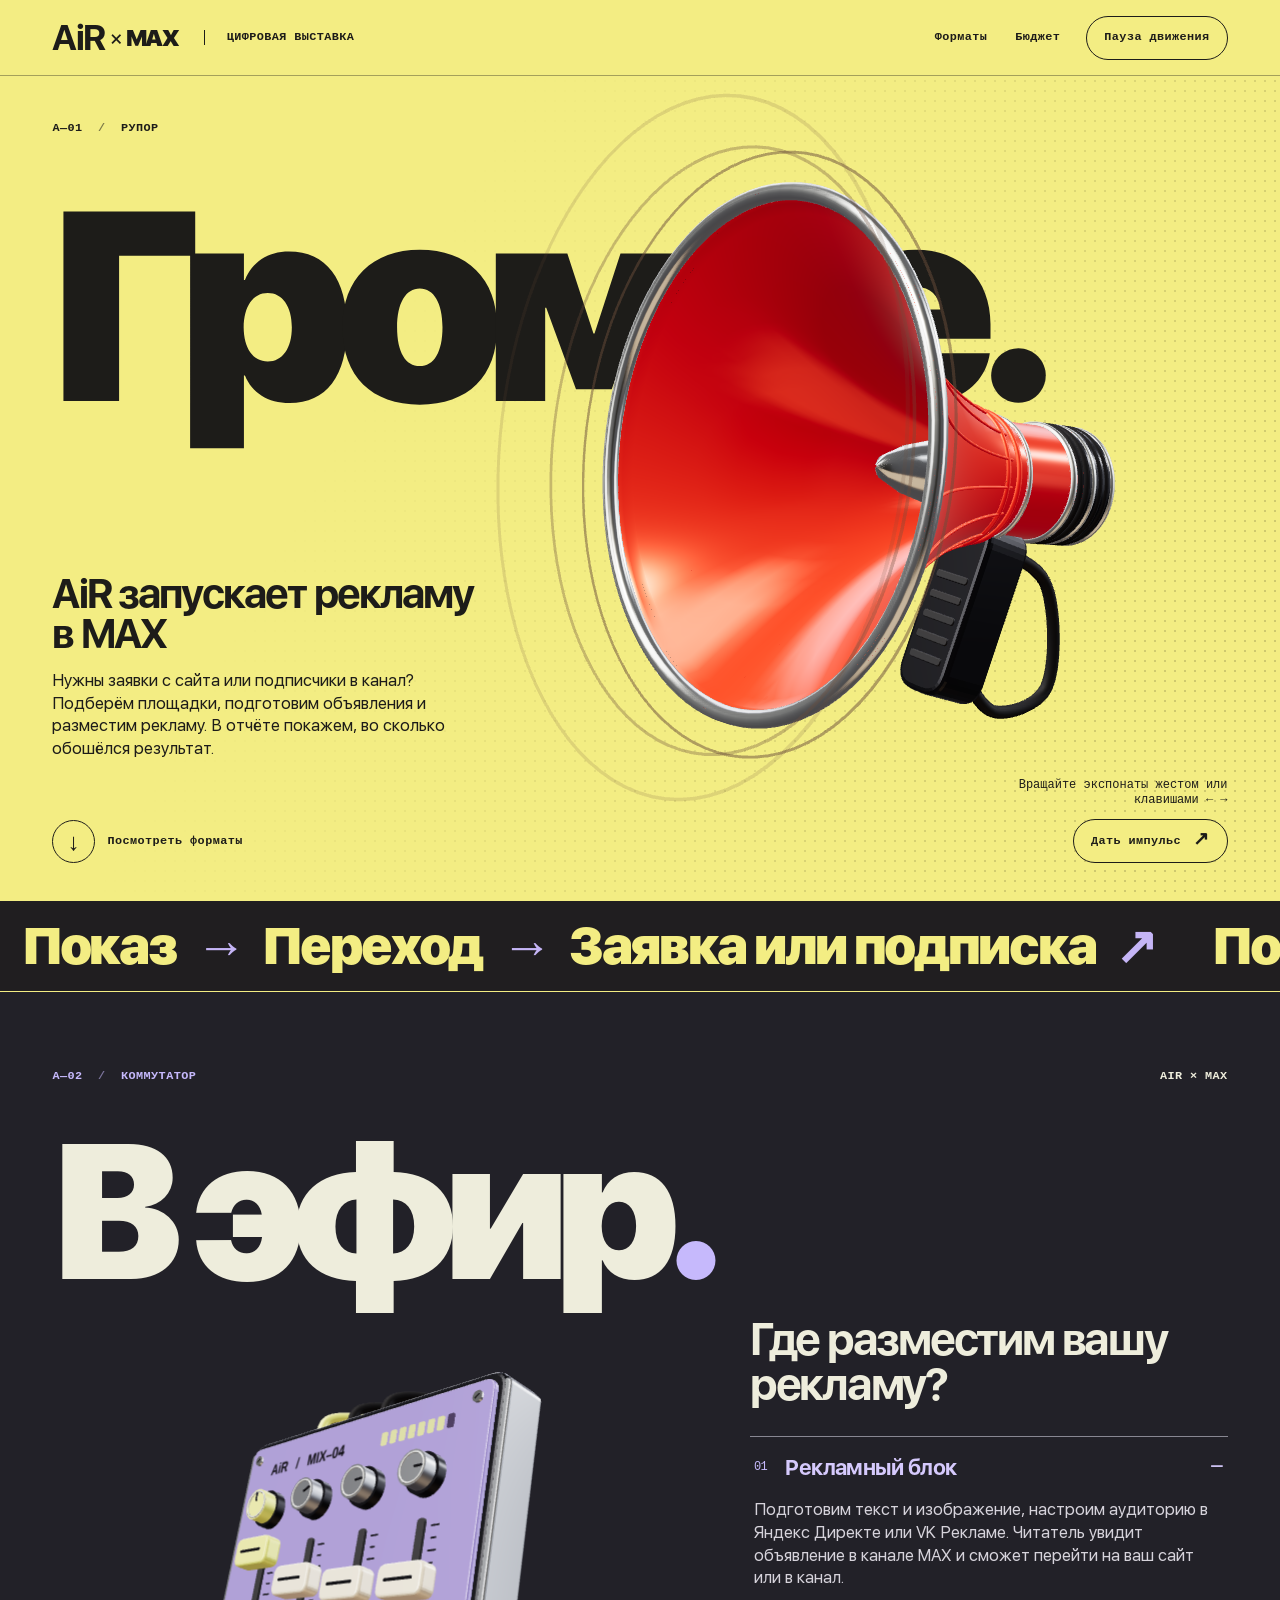
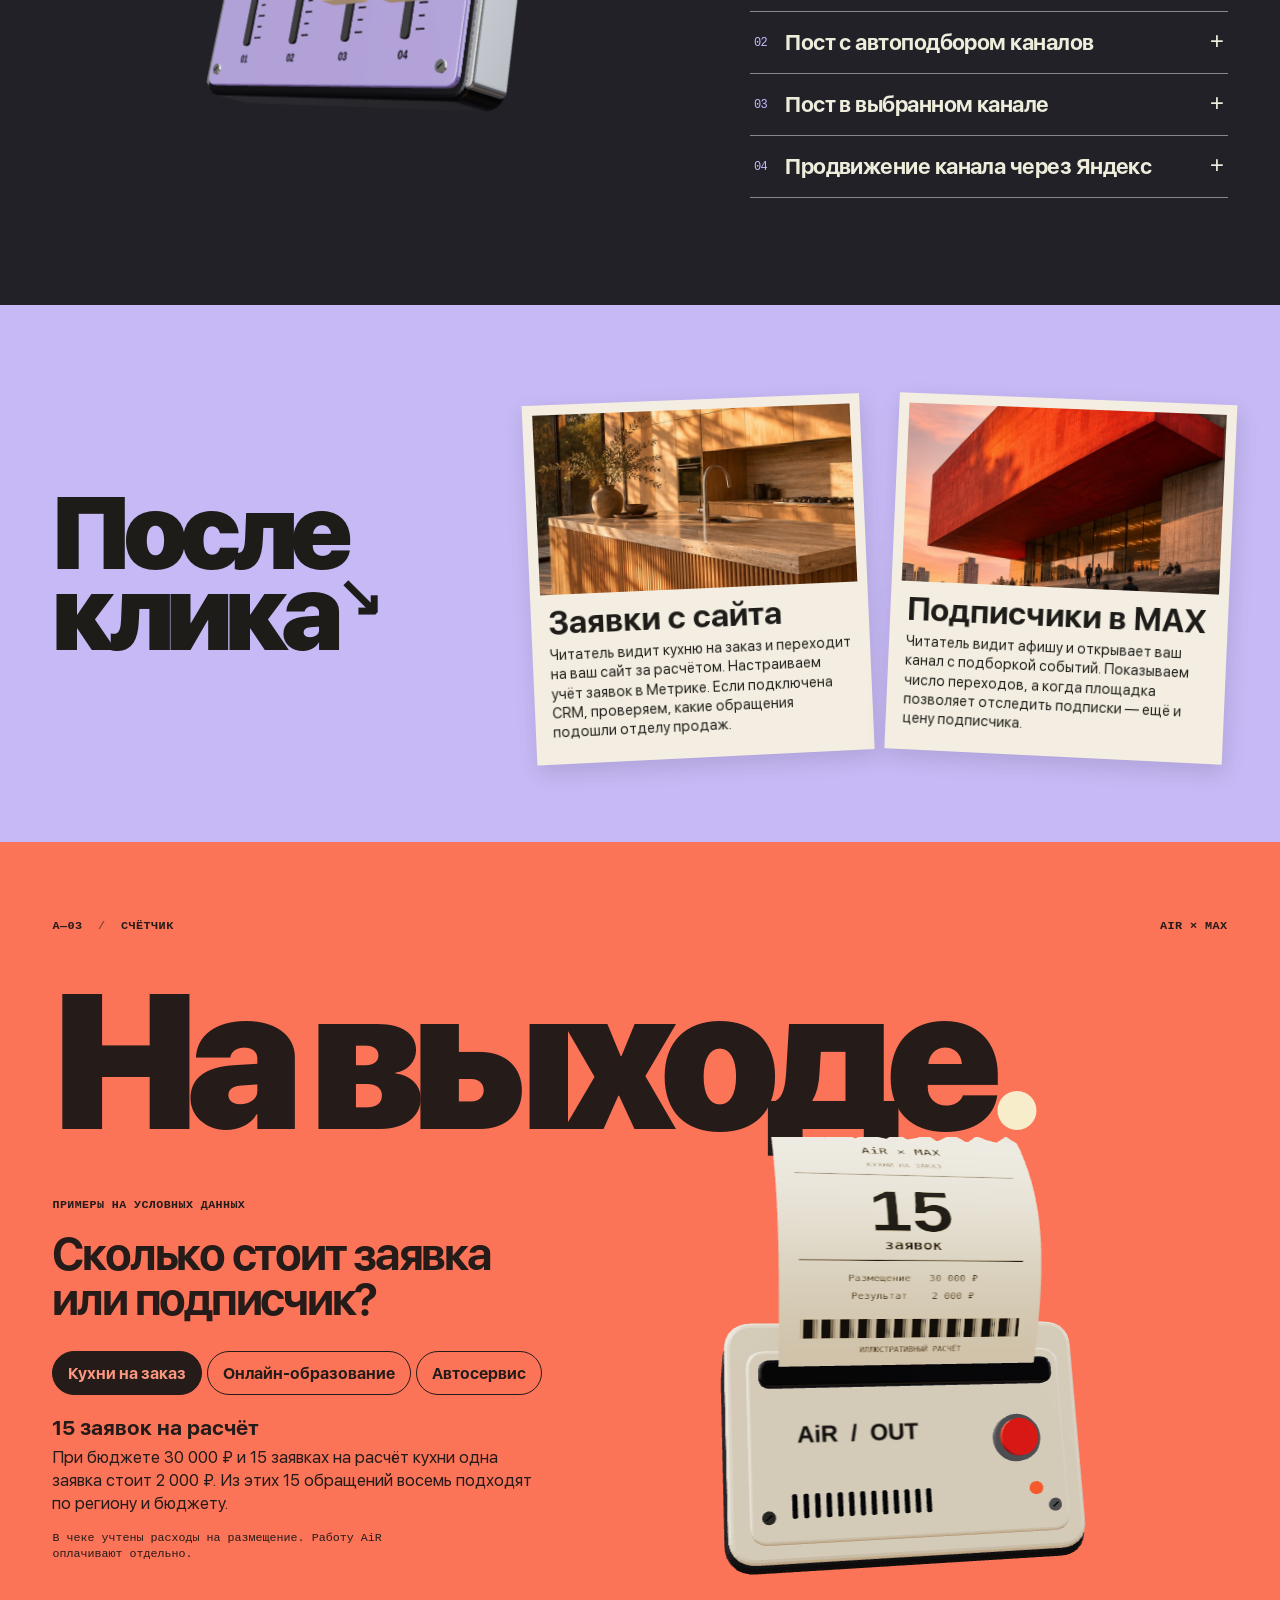
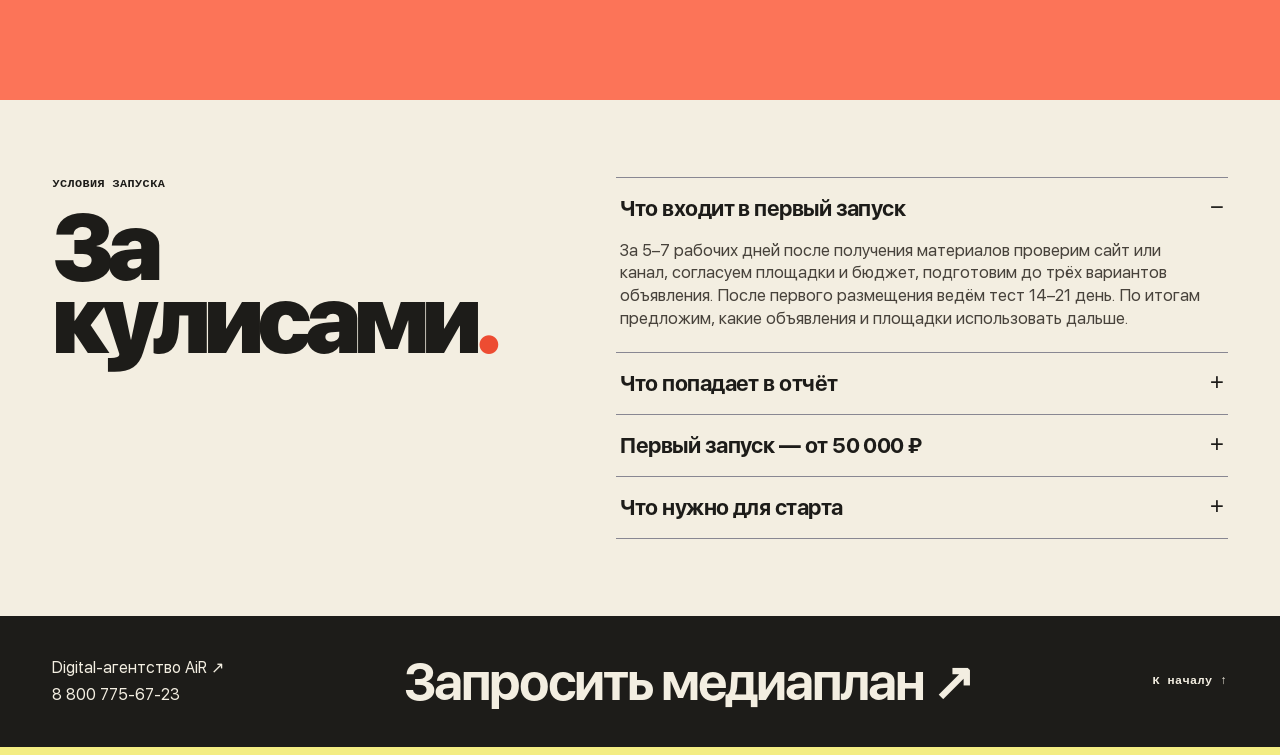
==== commit a9ce63c5: "Clarify the MAX advertising offer throughout the exhibition" ====
--- a/expo/index.html
+++ b/expo/index.html
@@ -3,22 +3,22 @@
 <head>
 <meta charset="utf-8"><meta name="viewport" content="width=device-width,initial-scale=1">
 <meta name="theme-color" content="#f3ed83">
-<title>Громче. Выставка AiR о рекламе в MAX</title>
-<meta name="description" content="Интерактивная выставка AiR. Разберите рекламный запуск в MAX на три объекта: рупор, коммутатор и счётчик результата.">
+<title>Реклама в MAX для бизнеса — выставка «Громче.» от AiR</title>
+<meta name="description" content="AiR запускает рекламу в MAX для бизнеса. Подбираем площадки, готовим объявления и измеряем стоимость заявки или подписчика. Первый запуск с размещением — от 50 000 ₽.">
 <link rel="icon" href="../assets/air-logo.svg"><link rel="stylesheet" href="gallery.css">
 <script src="gallery.js" defer></script><script src="vendor/three.min.js" defer></script><script src="machines.js" defer></script>
 </head>
 <body>
 <a class="skip" href="#main">К экспозиции</a>
-<header class="mast"><a href="#main" class="signature" aria-label="AiR × MAX, в начало"><strong>AiR</strong><i>×</i>MAX</a><span class="museum">Цифровая выставка</span><nav aria-label="Навигация"><a href="#formats">Экспонаты</a><a href="#catalog">Каталог</a></nav><button type="button" class="motion" hidden aria-pressed="false">Пауза движения</button></header>
+<header class="mast"><a href="#main" class="signature" aria-label="AiR × MAX, в начало"><strong>AiR</strong><i>×</i>MAX</a><span class="museum">Цифровая выставка</span><nav aria-label="Навигация"><a href="#formats">Форматы</a><a href="#catalog">Бюджет</a></nav><button type="button" class="motion" hidden aria-pressed="false">Пауза движения</button></header>
 <main id="main">
 <section class="opening exhibit" id="voice" aria-labelledby="title">
   <div class="registration" aria-hidden="true"></div>
   <p class="object-id">A—01 <span>/</span> Рупор</p>
   <h1 id="title" aria-label="Громче."><b aria-hidden="true">Гро</b><b aria-hidden="true" style="--delay:100ms">мче.</b></h1>
   <div class="viewport horn-view" data-machine="horn" role="img" aria-label="Киноварный рупор с хромированным раструбом и расходящимися кольцами звука"></div>
-  <div class="opening-copy"><h2>Как звучит реклама в MAX</h2><p>Сообщение появляется в канале. Кто-то пролистывает его, кто-то открывает сайт. Мы разложили этот короткий путь на три работающих механизма.</p></div>
-  <a class="enter" href="#formats"><span>↓</span> Войти в экспозицию</a>
+  <div class="opening-copy"><h2>AiR запускает рекламу в&nbsp;MAX</h2><p>Нужны заявки с сайта или подписчики в канал? Подберём площадки, подготовим объявления и разместим рекламу. В отчёте покажем, во сколько обошёлся результат.</p></div>
+  <a class="enter" href="#formats"><span>↓</span> Посмотреть форматы</a>
   <span class="turn-hint">Вращайте экспонаты жестом или клавишами ← →</span>
   <button class="impulse" type="button" data-pulse>Дать импульс <b aria-hidden="true">↗</b></button>
 </section>
@@ -29,40 +29,40 @@
   <h2 class="large" id="routing-title">В эфир<span>.</span></h2>
   <div class="routing-room">
     <div class="viewport desk-view" data-machine="desk" role="img" aria-label="Четырёхканальный микшер с рукоятками, индикаторами и подвижными ползунками"></div>
-    <div class="selector"><h3>Где появится объявление?</h3>
+    <div class="selector"><h3>Где разместим вашу рекламу?</h3>
     <div class="tracks" aria-label="Формат размещения">
-      <details name="track" open><summary><i>01</i>Рекламный блок</summary><p>В каналах MAX показывается короткое объявление с изображением и ссылкой. Яндекс Директ или VK Реклама подбирает аудиторию по настройкам кампании.</p></details>
-      <details name="track"><summary><i>02</i>Пост в ленте</summary><p>Публикация появляется между обычными записями. Яндекс Директ автоматически подбирает каналы, оплата идёт за клики.</p></details>
-      <details name="track"><summary><i>03</i>Посевы</summary><p>AiR вручную отбирает каналы по теме, региону, просмотрам и цене. Согласуем текст с площадкой и проверяем выход публикации.</p></details>
-      <details name="track"><summary><i>04</i>Внешняя реклама</summary><p>Объявление в Поиске Яндекса или РСЯ приводит человека в MAX. На входе его встречает канал с оформленной лентой и закреплённым постом.</p></details>
+      <details name="track" open><summary><i>01</i>Рекламный блок</summary><p>Подготовим текст и изображение, настроим аудиторию в Яндекс Директе или VK Рекламе. Читатель увидит объявление в канале MAX и сможет перейти на ваш сайт или в канал.</p></details>
+      <details name="track"><summary><i>02</i>Пост с автоподбором каналов</summary><p>Напишем рекламный пост для ленты MAX. Яндекс Директ подберёт каналы по настройкам кампании. Вы платите за переходы по объявлению.</p></details>
+      <details name="track"><summary><i>03</i>Пост в выбранном канале</summary><p>Подберём каналы по теме, региону, просмотрам и цене. Вы согласуете список и текст, а мы договоримся о размещении и проверим, что пост вышел.</p></details>
+      <details name="track"><summary><i>04</i>Продвижение канала через Яндекс</summary><p>Настроим объявления в поиске Яндекса и его рекламной сети. По ссылке человек откроет ваш MAX-канал, прочитает публикации и сможет подписаться.</p></details>
     </div></div>
   </div>
 </section>
 
 <section class="destinations" id="route" aria-labelledby="route-title">
   <h2 id="route-title">После<br>клика<span>↘</span></h2>
-  <div class="route-cards"><article><img src="kitchen.jpg" width="340" height="360" loading="lazy" alt="Светлая деревянная кухня с островом"><div><h3>На сайт</h3><p>Из поста о кухне на заказ человек переходит к расчёту стоимости. Обращение фиксируем в Метрике и сверяем с CRM.</p></div></article>
-  <article><img src="city.jpg" width="340" height="360" loading="lazy" alt="Красный фасад культурного центра"><div><h3>В канал</h3><p>Из городской афиши читатель переходит к подборке событий. Вступления считаем по отдельной ссылке или в кабинете, когда доступен учёт.</p></div></article></div>
+  <div class="route-cards"><article><img src="kitchen.jpg" width="340" height="360" loading="lazy" alt="Светлая деревянная кухня с островом"><div><h3>Заявки с сайта</h3><p>Читатель видит кухню на заказ и переходит на ваш сайт за расчётом. Настраиваем учёт заявок в Метрике. Если подключена CRM, проверяем, какие обращения подошли отделу продаж.</p></div></article>
+  <article><img src="city.jpg" width="340" height="360" loading="lazy" alt="Красный фасад культурного центра"><div><h3>Подписчики в MAX</h3><p>Читатель видит афишу и открывает ваш канал с подборкой событий. Показываем число переходов, а когда площадка позволяет отследить подписки — ещё и цену подписчика.</p></div></article></div>
 </section>
 
 <section class="printing exhibit" id="results" aria-labelledby="results-title">
   <div class="section-head"><p class="object-id">A—03 <span>/</span> Счётчик</p><p class="folio">AiR × MAX</p></div>
   <h2 class="large" id="results-title">На выходе<span>.</span></h2>
-  <div class="print-floor"><div class="print-info"><p class="minor">Иллюстративные расчёты</p><h3>Выберите нишу.<br>Получите чек.</h3>
+  <div class="print-floor"><div class="print-info"><p class="minor">Примеры на условных данных</p><h3>Сколько стоит заявка или подписчик?</h3>
   <div class="case-switch" aria-label="Пример расчёта"><button type="button" aria-pressed="true">Кухни на заказ</button><button type="button" aria-pressed="false">Онлайн-образование</button><button type="button" aria-pressed="false">Автосервис</button></div>
-  <div id="receipt-copy" aria-live="polite"><strong>15 заявок на расчёт</strong><p>Из 30 000 ₽ на размещение одна заявка обошлась в 2 000 ₽. Менеджер подтвердил 8 целевых обращений.</p></div><p class="fine">Условные данные. Стоимость результата рассчитана по медиабюджету. Работа AiR учитывается отдельно.</p></div>
+  <div id="receipt-copy" aria-live="polite"><strong>15 заявок на расчёт</strong><p>При бюджете 30 000 ₽ и 15 заявках на расчёт кухни одна заявка стоит 2 000 ₽. Из этих 15 обращений восемь подходят по региону и бюджету.</p></div><p class="fine">В чеке учтены расходы на размещение. Работу AiR оплачивают отдельно.</p></div>
   <div class="viewport printer-view" data-machine="printer" role="img" aria-label="Настольный термопринтер печатает чек с результатами выбранной кампании"></div></div>
 </section>
 
 <section class="catalog" id="catalog" aria-labelledby="catalog-title">
-  <p class="minor">Из каталога выставки</p><h2 id="catalog-title">За кулисами<span>.</span></h2>
+  <p class="minor">Условия запуска</p><h2 id="catalog-title">За кулисами<span>.</span></h2>
   <div class="records">
-    <details open><summary>Подготовка и тест</summary><p>На подготовку уходит 5–7 рабочих дней после получения материалов. Проверяем посадочную страницу или канал, согласуем медиаплан и собираем до трёх креативов. Тест идёт 14–21 день с первого размещения.</p></details>
+    <details open><summary>Что входит в первый запуск</summary><p>За 5–7 рабочих дней после получения материалов проверим сайт или канал, согласуем площадки и бюджет, подготовим до трёх вариантов объявления. После первого размещения ведём тест 14–21 день. По итогам предложим, какие объявления и площадки использовать дальше.</p></details>
     <details><summary>Что попадает в отчёт</summary><p>Раз в неделю отправляем сводку. По каждому размещению показываем расходы, показы, клики и стоимость результата. Для сайта сверяем качество заявок с CRM. Для канала отдельно указываем переходы и подтверждённые вступления.</p></details>
-    <details><summary>Стоимость запуска</summary><dl><div><dt>Первый запуск</dt><dd>от 50 000 ₽</dd><small>20 000 ₽ работа AiR + от 30 000 ₽ размещение</small></div><div><dt>Ведение за месяц</dt><dd>от 75 000 ₽</dd><small>25 000 ₽ работа AiR + от 50 000 ₽ размещение</small></div><div><dt>Сайт и канал</dt><dd>от 95 000 ₽</dd><small>35 000 ₽ работа AiR + от 60 000 ₽ размещение</small></div></dl><p>Налоги и комиссии площадок уточняем в смете до размещения.</p></details>
+    <details><summary>Первый запуск — от 50 000 ₽</summary><dl><div><dt>Первый запуск</dt><dd>от 50 000 ₽</dd><small>20 000 ₽ работа AiR + от 30 000 ₽ размещение</small></div><div><dt>Ведение за месяц</dt><dd>от 75 000 ₽</dd><small>25 000 ₽ работа AiR + от 50 000 ₽ размещение</small></div><div><dt>Сайт и канал</dt><dd>от 95 000 ₽</dd><small>35 000 ₽ работа AiR + от 60 000 ₽ размещение</small></div></dl><p>Налоги и комиссии площадок уточняем в смете до размещения.</p></details>
     <details><summary>Что нужно для старта</summary><p>Расскажите о продукте и аудитории, пришлите ссылку на сайт или канал, материалы и реквизиты рекламодателя. Для заявок нужен доступ к аналитике, для подписок — к статистике канала.</p></details>
   </div>
 </section>
 </main>
-<footer><div><a href="https://www.airws.ru/">Digital-агентство AiR ↗</a><a href="tel:+78007756723">8 800 775-67-23</a></div><a class="mail" href="mailto:sale@airws.ru?subject=Реклама%20в%20MAX">Обсудить запуск ↗</a><a class="top" href="#main">К началу ↑</a></footer>
+<footer><div><a href="https://www.airws.ru/">Digital-агентство AiR ↗</a><a href="tel:+78007756723">8 800 775-67-23</a></div><a class="mail" href="mailto:sale@airws.ru?subject=%D0%97%D0%B0%D0%BF%D1%80%D0%BE%D1%81%20%D0%BC%D0%B5%D0%B4%D0%B8%D0%B0%D0%BF%D0%BB%D0%B0%D0%BD%D0%B0%20%D0%B4%D0%BB%D1%8F%20%D1%80%D0%B5%D0%BA%D0%BB%D0%B0%D0%BC%D1%8B%20%D0%B2%20MAX&amp;body=%D0%97%D0%B4%D1%80%D0%B0%D0%B2%D1%81%D1%82%D0%B2%D1%83%D0%B9%D1%82%D0%B5!%20%D0%A5%D0%BE%D1%82%D0%B8%D0%BC%20%D0%BE%D0%B1%D1%81%D1%83%D0%B4%D0%B8%D1%82%D1%8C%20%D1%80%D0%B5%D0%BA%D0%BB%D0%B0%D0%BC%D1%83%20%D0%B2%20MAX.%0A%0A%D0%A1%D0%B0%D0%B9%D1%82%20%D0%B8%D0%BB%D0%B8%20%D0%BA%D0%B0%D0%BD%D0%B0%D0%BB%3A%20%0A%D0%9A%D0%B0%D0%BA%D0%BE%D0%B9%20%D1%80%D0%B5%D0%B7%D1%83%D0%BB%D1%8C%D1%82%D0%B0%D1%82%20%D0%BD%D1%83%D0%B6%D0%B5%D0%BD%3A%20%0A%D0%93%D0%BE%D1%80%D0%BE%D0%B4%20%D0%B8%D0%BB%D0%B8%20%D1%80%D0%B5%D0%B3%D0%B8%D0%BE%D0%BD%3A%20">Запросить медиаплан ↗</a><a class="top" href="#main">К началу ↑</a></footer>
 </body></html>
--- a/expo/gallery.css
+++ b/expo/gallery.css
@@ -30,3 +30,7 @@
 @media(max-width:760px){.turn-hint{display:none}}
 @media(min-width:761px) and (max-width:990px){.turn-hint{max-width:20ch}.opening h1{top:17%}}
 .opening:not(:has(.horn-view.live)) :is(.turn-hint,.impulse){display:none}
+
+@media (min-width:761px) {
+  .opening h1 { font-size:clamp(125px,min(21vw,37svh),415px); }
+}
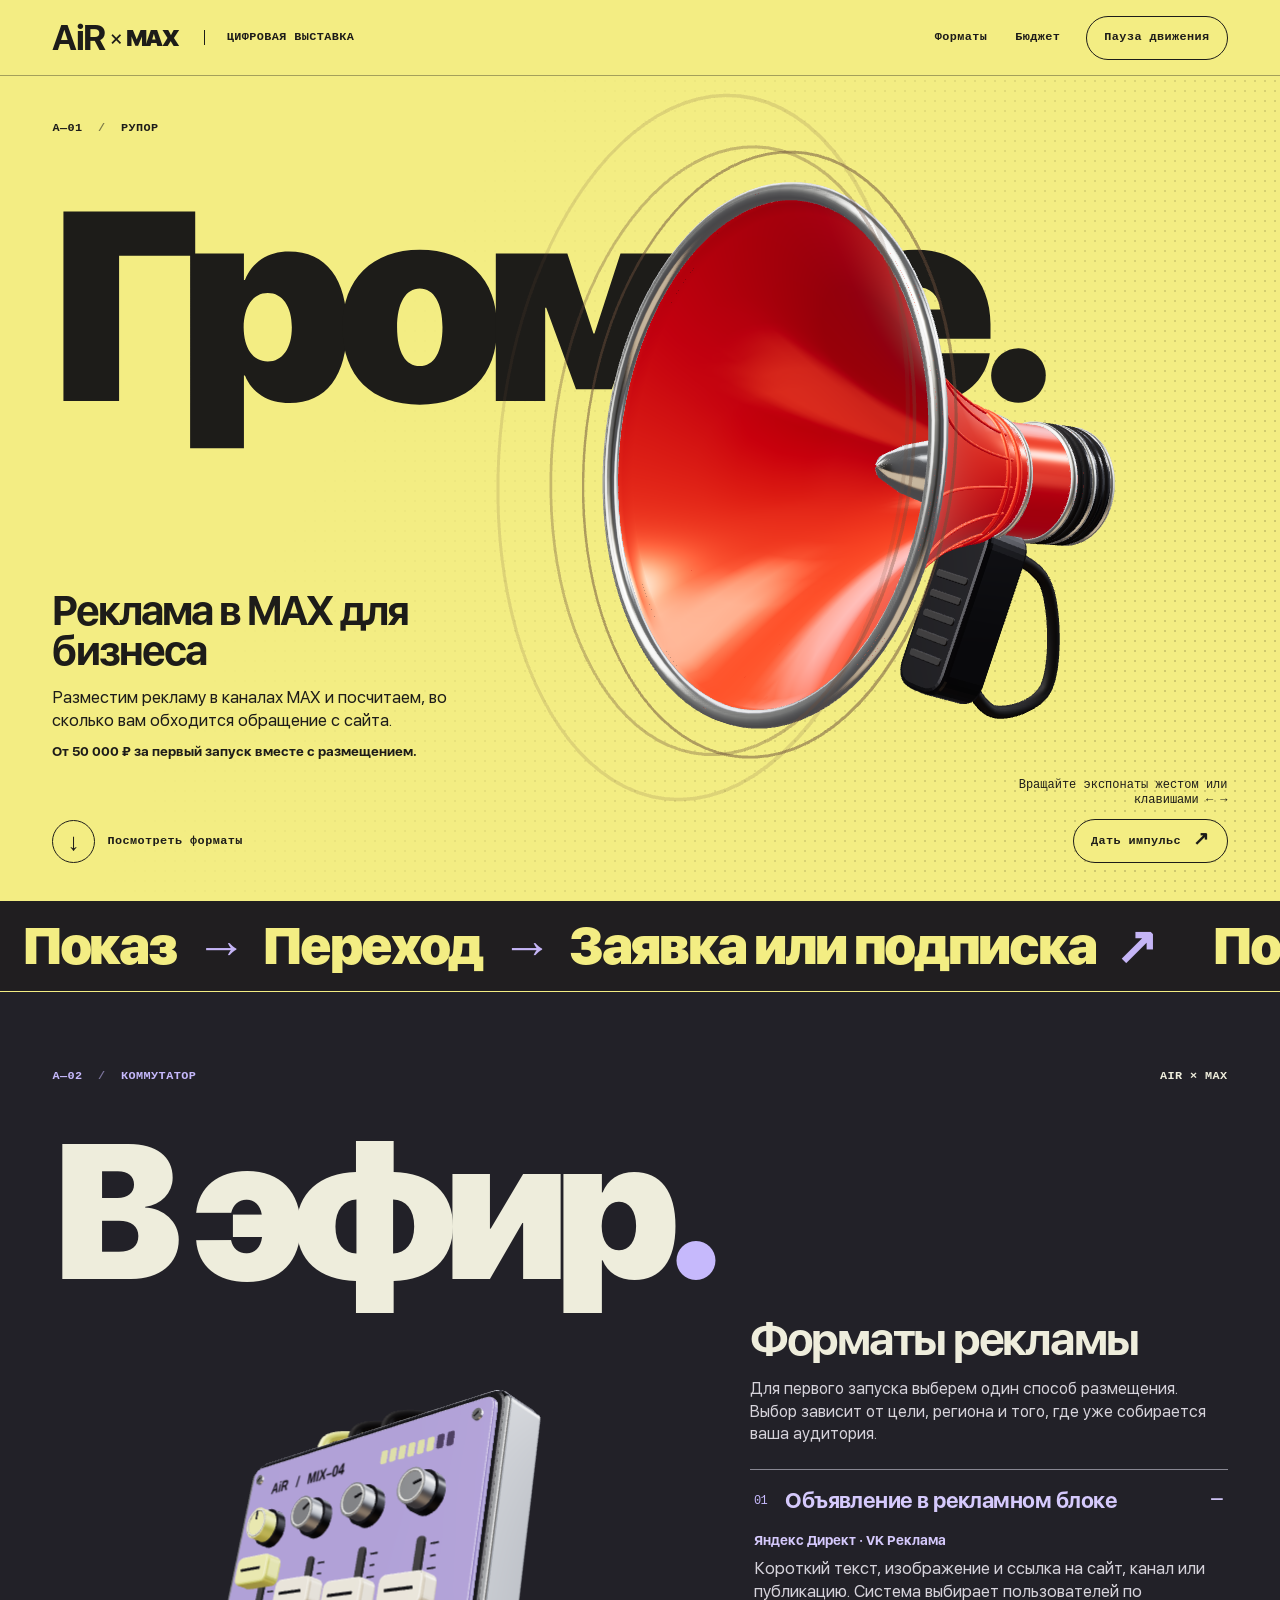
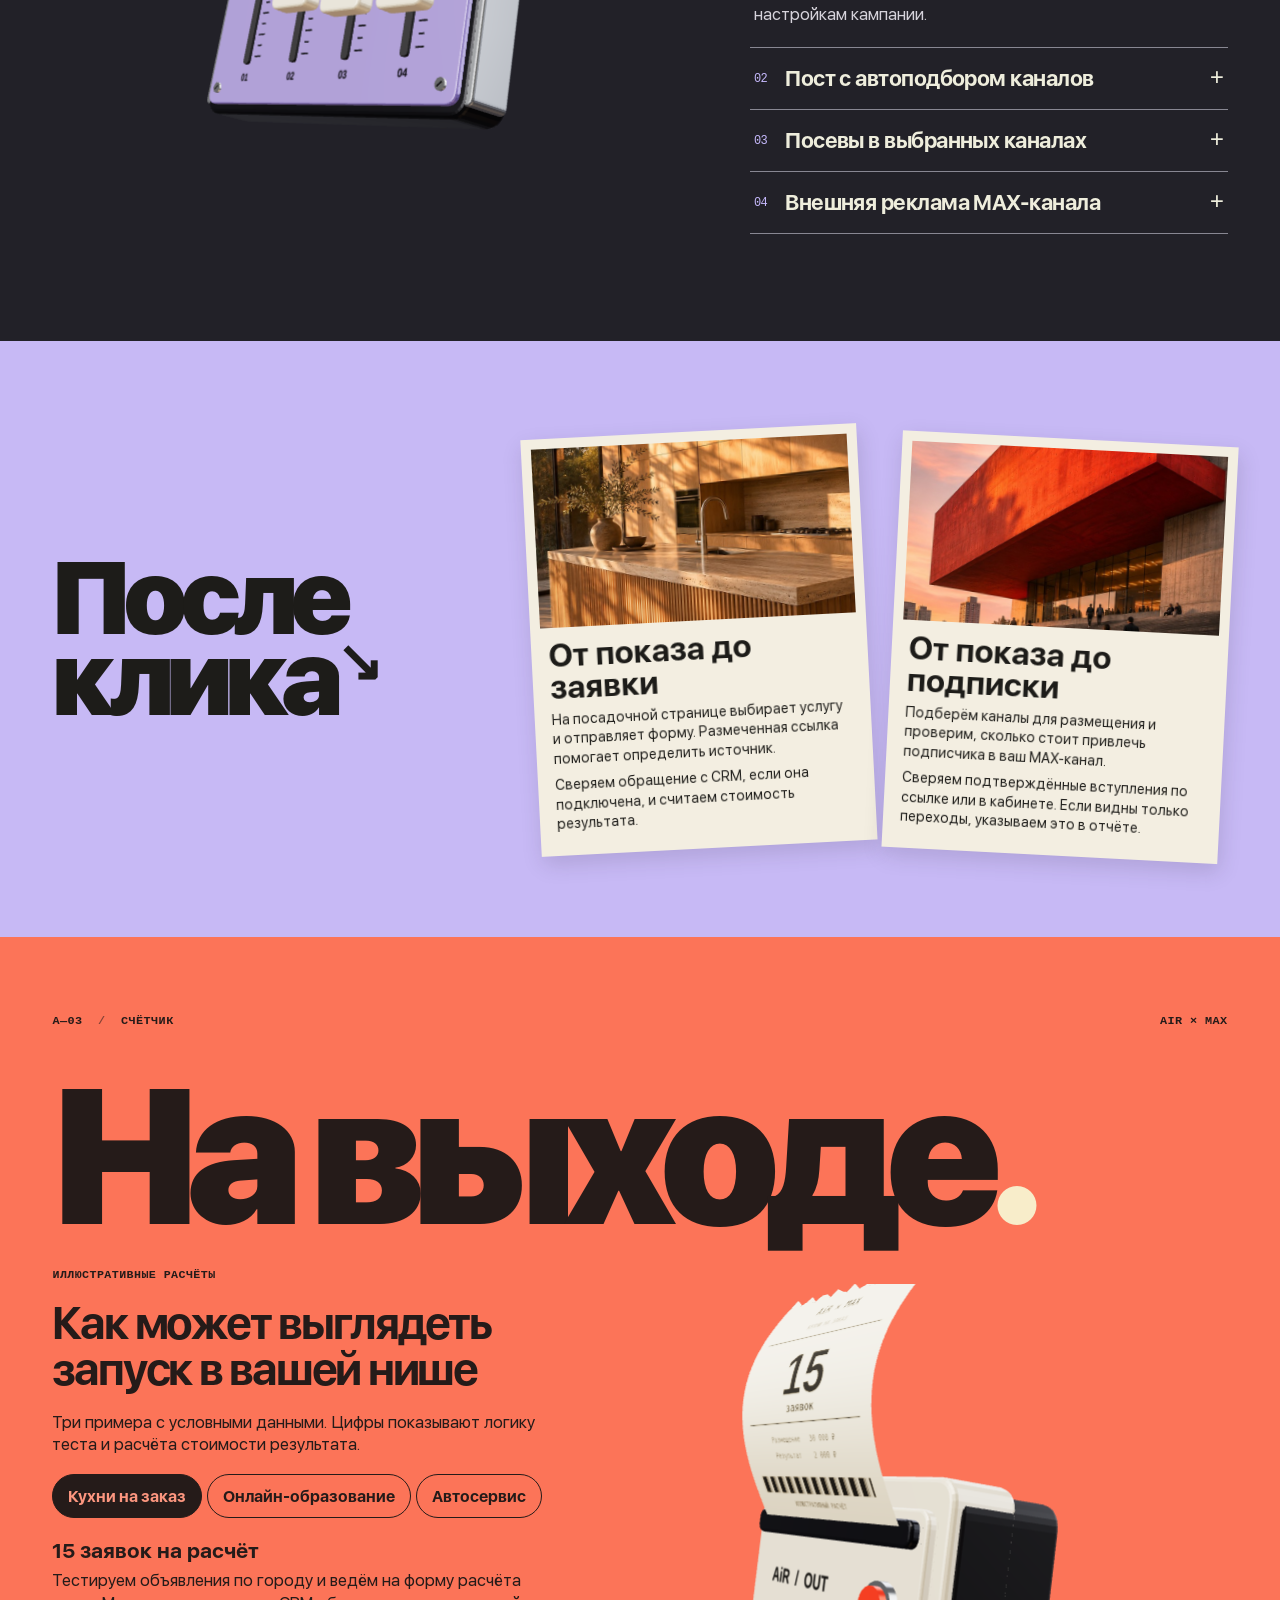
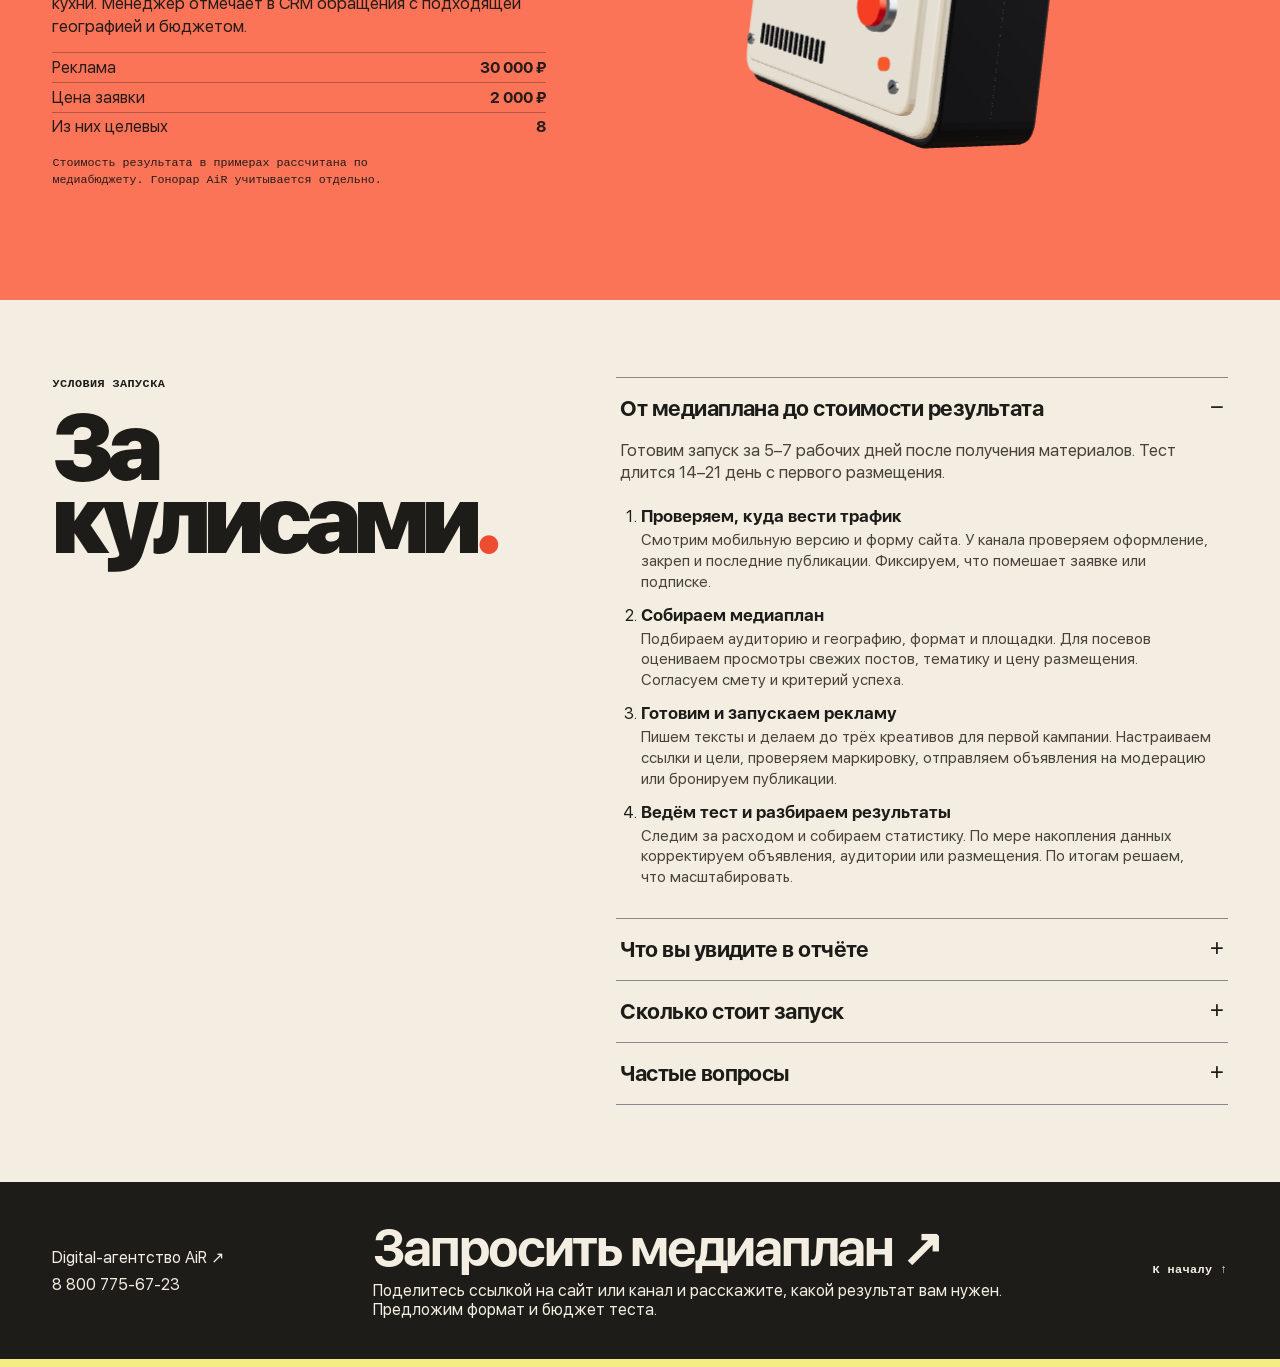
==== commit 488b0ee0: "Use the primary landing copy throughout the 3D exhibition" ====
--- a/expo/index.html
+++ b/expo/index.html
@@ -5,8 +5,8 @@
 <meta name="theme-color" content="#f3ed83">
 <title>Реклама в MAX для бизнеса — выставка «Громче.» от AiR</title>
 <meta name="description" content="AiR запускает рекламу в MAX для бизнеса. Подбираем площадки, готовим объявления и измеряем стоимость заявки или подписчика. Первый запуск с размещением — от 50 000 ₽.">
-<link rel="icon" href="../assets/air-logo.svg"><link rel="stylesheet" href="gallery.css">
-<script src="gallery.js" defer></script><script src="vendor/three.min.js" defer></script><script src="machines.js" defer></script>
+<link rel="icon" href="../assets/air-logo.svg"><link rel="stylesheet" href="gallery.css?v=source">
+<script src="gallery.js?v=source" defer></script><script src="vendor/three.min.js" defer></script><script src="machines.js" defer></script>
 </head>
 <body>
 <a class="skip" href="#main">К экспозиции</a>
@@ -17,7 +17,7 @@
   <p class="object-id">A—01 <span>/</span> Рупор</p>
   <h1 id="title" aria-label="Громче."><b aria-hidden="true">Гро</b><b aria-hidden="true" style="--delay:100ms">мче.</b></h1>
   <div class="viewport horn-view" data-machine="horn" role="img" aria-label="Киноварный рупор с хромированным раструбом и расходящимися кольцами звука"></div>
-  <div class="opening-copy"><h2>AiR запускает рекламу в&nbsp;MAX</h2><p>Нужны заявки с сайта или подписчики в канал? Подберём площадки, подготовим объявления и разместим рекламу. В отчёте покажем, во сколько обошёлся результат.</p></div>
+  <div class="opening-copy"><h2>Реклама в&nbsp;MAX для бизнеса</h2><p>Разместим рекламу в каналах MAX и посчитаем, во сколько вам обходится обращение с сайта.</p><p class="launch-note">От 50 000 ₽ за первый запуск вместе с размещением.</p></div>
   <a class="enter" href="#formats"><span>↓</span> Посмотреть форматы</a>
   <span class="turn-hint">Вращайте экспонаты жестом или клавишами ← →</span>
   <button class="impulse" type="button" data-pulse>Дать импульс <b aria-hidden="true">↗</b></button>
@@ -29,40 +29,40 @@
   <h2 class="large" id="routing-title">В эфир<span>.</span></h2>
   <div class="routing-room">
     <div class="viewport desk-view" data-machine="desk" role="img" aria-label="Четырёхканальный микшер с рукоятками, индикаторами и подвижными ползунками"></div>
-    <div class="selector"><h3>Где разместим вашу рекламу?</h3>
+    <div class="selector"><h3>Форматы рекламы</h3><p class="formats-intro">Для первого запуска выберем один способ размещения. Выбор зависит от цели, региона и того, где уже собирается ваша аудитория.</p>
     <div class="tracks" aria-label="Формат размещения">
-      <details name="track" open><summary><i>01</i>Рекламный блок</summary><p>Подготовим текст и изображение, настроим аудиторию в Яндекс Директе или VK Рекламе. Читатель увидит объявление в канале MAX и сможет перейти на ваш сайт или в канал.</p></details>
-      <details name="track"><summary><i>02</i>Пост с автоподбором каналов</summary><p>Напишем рекламный пост для ленты MAX. Яндекс Директ подберёт каналы по настройкам кампании. Вы платите за переходы по объявлению.</p></details>
-      <details name="track"><summary><i>03</i>Пост в выбранном канале</summary><p>Подберём каналы по теме, региону, просмотрам и цене. Вы согласуете список и текст, а мы договоримся о размещении и проверим, что пост вышел.</p></details>
-      <details name="track"><summary><i>04</i>Продвижение канала через Яндекс</summary><p>Настроим объявления в поиске Яндекса и его рекламной сети. По ссылке человек откроет ваш MAX-канал, прочитает публикации и сможет подписаться.</p></details>
+      <details name="track" open><summary><i>01</i>Объявление в рекламном блоке</summary><p class="track-platform">Яндекс Директ · VK Реклама</p><p>Короткий текст, изображение и ссылка на сайт, канал или публикацию. Система выбирает пользователей по настройкам кампании.</p></details>
+      <details name="track"><summary><i>02</i>Пост с автоподбором каналов</summary><p class="track-platform">Яндекс Директ</p><p>Объявление выглядит как публикация в ленте. Кабинет подбирает каналы по настройкам кампании, оплата идёт за клики.</p></details>
+      <details name="track"><summary><i>03</i>Посевы в выбранных каналах</summary><p class="track-platform">Яндекс Директ · Биржи</p><p>Составляем список каналов по теме, региону, просмотрам и стоимости. Согласуем публикацию и проверяем выход. Оплата зависит от способа закупки.</p></details>
+      <details name="track"><summary><i>04</i>Внешняя реклама MAX-канала</summary><p class="track-platform">Поиск Яндекса · РСЯ</p><p>Показываем объявление за пределами мессенджера. Ведём аудиторию на страницу канала и проверяем, как доступны данные о вступлениях.</p></details>
     </div></div>
   </div>
 </section>
 
 <section class="destinations" id="route" aria-labelledby="route-title">
   <h2 id="route-title">После<br>клика<span>↘</span></h2>
-  <div class="route-cards"><article><img src="kitchen.jpg" width="340" height="360" loading="lazy" alt="Светлая деревянная кухня с островом"><div><h3>Заявки с сайта</h3><p>Читатель видит кухню на заказ и переходит на ваш сайт за расчётом. Настраиваем учёт заявок в Метрике. Если подключена CRM, проверяем, какие обращения подошли отделу продаж.</p></div></article>
-  <article><img src="city.jpg" width="340" height="360" loading="lazy" alt="Красный фасад культурного центра"><div><h3>Подписчики в MAX</h3><p>Читатель видит афишу и открывает ваш канал с подборкой событий. Показываем число переходов, а когда площадка позволяет отследить подписки — ещё и цену подписчика.</p></div></article></div>
+  <div class="route-cards"><article><img src="kitchen.jpg" width="340" height="360" loading="lazy" alt="Светлая деревянная кухня с островом"><div><h3>От показа до заявки</h3><p>На посадочной странице выбирает услугу и отправляет форму. Размеченная ссылка помогает определить источник.</p><p>Сверяем обращение с CRM, если она подключена, и считаем стоимость результата.</p></div></article>
+  <article><img src="city.jpg" width="340" height="360" loading="lazy" alt="Красный фасад культурного центра"><div><h3>От показа до подписки</h3><p>Подберём каналы для размещения и проверим, сколько стоит привлечь подписчика в ваш MAX-канал.</p><p>Сверяем подтверждённые вступления по ссылке или в кабинете. Если видны только переходы, указываем это в отчёте.</p></div></article></div>
 </section>
 
 <section class="printing exhibit" id="results" aria-labelledby="results-title">
   <div class="section-head"><p class="object-id">A—03 <span>/</span> Счётчик</p><p class="folio">AiR × MAX</p></div>
   <h2 class="large" id="results-title">На выходе<span>.</span></h2>
-  <div class="print-floor"><div class="print-info"><p class="minor">Примеры на условных данных</p><h3>Сколько стоит заявка или подписчик?</h3>
+  <div class="print-floor"><div class="print-info"><p class="minor">Иллюстративные расчёты</p><h3>Как может выглядеть запуск в вашей нише</h3><p class="sample-intro">Три примера с условными данными. Цифры показывают логику теста и расчёта стоимости результата.</p>
   <div class="case-switch" aria-label="Пример расчёта"><button type="button" aria-pressed="true">Кухни на заказ</button><button type="button" aria-pressed="false">Онлайн-образование</button><button type="button" aria-pressed="false">Автосервис</button></div>
-  <div id="receipt-copy" aria-live="polite"><strong>15 заявок на расчёт</strong><p>При бюджете 30 000 ₽ и 15 заявках на расчёт кухни одна заявка стоит 2 000 ₽. Из этих 15 обращений восемь подходят по региону и бюджету.</p></div><p class="fine">В чеке учтены расходы на размещение. Работу AiR оплачивают отдельно.</p></div>
+  <div id="receipt-copy" aria-live="polite"><strong>15 заявок на расчёт</strong><p>Тестируем объявления по городу и ведём на форму расчёта кухни. Менеджер отмечает в CRM обращения с подходящей географией и бюджетом.</p><dl class="receipt-metrics"><div><dt>Реклама</dt><dd>30 000 ₽</dd></div><div><dt>Цена заявки</dt><dd>2 000 ₽</dd></div><div><dt>Из них целевых</dt><dd>8</dd></div></dl></div><p class="fine">Стоимость результата в примерах рассчитана по медиабюджету. Гонорар AiR учитывается отдельно.</p></div>
   <div class="viewport printer-view" data-machine="printer" role="img" aria-label="Настольный термопринтер печатает чек с результатами выбранной кампании"></div></div>
 </section>
 
 <section class="catalog" id="catalog" aria-labelledby="catalog-title">
   <p class="minor">Условия запуска</p><h2 id="catalog-title">За кулисами<span>.</span></h2>
   <div class="records">
-    <details open><summary>Что входит в первый запуск</summary><p>За 5–7 рабочих дней после получения материалов проверим сайт или канал, согласуем площадки и бюджет, подготовим до трёх вариантов объявления. После первого размещения ведём тест 14–21 день. По итогам предложим, какие объявления и площадки использовать дальше.</p></details>
-    <details><summary>Что попадает в отчёт</summary><p>Раз в неделю отправляем сводку. По каждому размещению показываем расходы, показы, клики и стоимость результата. Для сайта сверяем качество заявок с CRM. Для канала отдельно указываем переходы и подтверждённые вступления.</p></details>
-    <details><summary>Первый запуск — от 50 000 ₽</summary><dl><div><dt>Первый запуск</dt><dd>от 50 000 ₽</dd><small>20 000 ₽ работа AiR + от 30 000 ₽ размещение</small></div><div><dt>Ведение за месяц</dt><dd>от 75 000 ₽</dd><small>25 000 ₽ работа AiR + от 50 000 ₽ размещение</small></div><div><dt>Сайт и канал</dt><dd>от 95 000 ₽</dd><small>35 000 ₽ работа AiR + от 60 000 ₽ размещение</small></div></dl><p>Налоги и комиссии площадок уточняем в смете до размещения.</p></details>
-    <details><summary>Что нужно для старта</summary><p>Расскажите о продукте и аудитории, пришлите ссылку на сайт или канал, материалы и реквизиты рекламодателя. Для заявок нужен доступ к аналитике, для подписок — к статистике канала.</p></details>
+    <details open><summary>От медиаплана до стоимости результата</summary><p>Готовим запуск за 5–7 рабочих дней после получения материалов. Тест длится 14–21 день с первого размещения.</p><ol class="record-list"><li><h4>Проверяем, куда вести трафик</h4><p>Смотрим мобильную версию и форму сайта. У канала проверяем оформление, закреп и последние публикации. Фиксируем, что помешает заявке или подписке.</p></li><li><h4>Собираем медиаплан</h4><p>Подбираем аудиторию и географию, формат и площадки. Для посевов оцениваем просмотры свежих постов, тематику и цену размещения. Согласуем смету и критерий успеха.</p></li><li><h4>Готовим и запускаем рекламу</h4><p>Пишем тексты и делаем до трёх креативов для первой кампании. Настраиваем ссылки и цели, проверяем маркировку, отправляем объявления на модерацию или бронируем публикации.</p></li><li><h4>Ведём тест и разбираем результаты</h4><p>Следим за расходом и собираем статистику. По мере накопления данных корректируем объявления, аудитории или размещения. По итогам решаем, что масштабировать.</p></li></ol></details>
+    <details><summary>Что вы увидите в отчёте</summary><p>Статистика по каждому формату и размещению, стоимость результата и решение по следующему запуску. Во время теста отправляем короткую сводку раз в неделю.</p><ul class="record-list"><li><h4>Откуда пришла аудитория</h4><p>Площадка, объявление или канал, расходы, показы и клики.</p></li><li><h4>Что сделали после перехода</h4><p>Заявки и звонки по целям Метрики, качество лидов по CRM. Для канала — подтверждённые вступления, когда доступен учёт.</p></li><li><h4>Сколько стоил результат</h4><p>Стоимость обращения или подписчика с раздельным учётом рекламы и работы AiR. Переходы и вступления показываем отдельно.</p></li></ul></details>
+    <details><summary>Сколько стоит запуск</summary><p>Согласуем смету до размещения. В каждой сумме учтены работа AiR и рекламный бюджет.</p><ul class="record-list"><li><h4>Первый запуск <strong>от 50 000 ₽</strong></h4><p>Одна цель, один кабинет или биржа. До трёх вариантов объявления и отчёт после теста.</p><dl><div><dt>Работа AiR</dt><dd>20 000 ₽</dd></div><div><dt>Размещение</dt><dd>от 30 000 ₽</dd></div></dl></li><li><h4>Ведение кампании <strong>от 75 000 ₽<small> в месяц</small></strong></h4><p>Обновляем объявления, перераспределяем бюджет и готовим отчёт за месяц.</p><dl><div><dt>Работа AiR</dt><dd>25 000 ₽</dd></div><div><dt>Размещение</dt><dd>от 50 000 ₽</dd></div></dl></li><li><h4>Сайт и канал <strong>от 95 000 ₽</strong></h4><p>Запускаем оба направления и отдельно считаем стоимость обращения и подписки.</p><dl><div><dt>Работа AiR</dt><dd>35 000 ₽</dd></div><div><dt>Размещение</dt><dd>от 60 000 ₽</dd></div></dl></li></ul><p>Налоги и комиссии площадок уточним в смете.</p></details>
+    <details><summary>Частые вопросы</summary><div class="record-faq"><details><summary>Где увидят рекламу?</summary><p>Внутри MAX объявления показываются в рекламных блоках каналов, а посевы выходят отдельными постами в их ленте. Для набора подписчиков можем также вести в MAX аудиторию из Поиска Яндекса или РСЯ.</p></details><details><summary>Нужен ли свой канал в MAX?</summary><p>Для рекламы сайта достаточно готовой посадочной страницы. Для набора подписчиков нужен действующий канал с оформлением и публикациями.</p></details><details><summary>Что понадобится для запуска?</summary><p>Описание продукта и аудитории, ссылка на сайт или канал, материалы для креативов и реквизиты рекламодателя. Для сайта понадобятся доступ к аналитике, для канала — доступ к статистике.</p></details><details><summary>Как вы посчитаете заявки и подписки?</summary><p>Заявки считаем по целям в Метрике и сверяем с CRM, когда есть доступ. Вступления считаем по данным кабинета или отдельным ссылкам, если формат это поддерживает. Переходы показываем отдельно.</p></details><details><summary>От чего зависит дата запуска?</summary><p>От согласования креативов, модерации и наличия свободных слотов в выбранных каналах. График уточним после брифа.</p></details><details><summary>Какие работы оцениваются отдельно?</summary><p>Создание и ведение контента канала, разработка бота, доработка сайта, коллтрекинг и сложные интеграции с CRM. Если они нужны для теста, обсудим это на брифе.</p></details><details><summary>Что делать, если первые размещения дорогие?</summary><p>Проверяем учёт заявок и вступлений, смотрим качество трафика по источникам и меняем объявления или площадки в пределах согласованного теста.</p></details></div></details>
   </div>
 </section>
 </main>
-<footer><div><a href="https://www.airws.ru/">Digital-агентство AiR ↗</a><a href="tel:+78007756723">8 800 775-67-23</a></div><a class="mail" href="mailto:sale@airws.ru?subject=%D0%97%D0%B0%D0%BF%D1%80%D0%BE%D1%81%20%D0%BC%D0%B5%D0%B4%D0%B8%D0%B0%D0%BF%D0%BB%D0%B0%D0%BD%D0%B0%20%D0%B4%D0%BB%D1%8F%20%D1%80%D0%B5%D0%BA%D0%BB%D0%B0%D0%BC%D1%8B%20%D0%B2%20MAX&amp;body=%D0%97%D0%B4%D1%80%D0%B0%D0%B2%D1%81%D1%82%D0%B2%D1%83%D0%B9%D1%82%D0%B5!%20%D0%A5%D0%BE%D1%82%D0%B8%D0%BC%20%D0%BE%D0%B1%D1%81%D1%83%D0%B4%D0%B8%D1%82%D1%8C%20%D1%80%D0%B5%D0%BA%D0%BB%D0%B0%D0%BC%D1%83%20%D0%B2%20MAX.%0A%0A%D0%A1%D0%B0%D0%B9%D1%82%20%D0%B8%D0%BB%D0%B8%20%D0%BA%D0%B0%D0%BD%D0%B0%D0%BB%3A%20%0A%D0%9A%D0%B0%D0%BA%D0%BE%D0%B9%20%D1%80%D0%B5%D0%B7%D1%83%D0%BB%D1%8C%D1%82%D0%B0%D1%82%20%D0%BD%D1%83%D0%B6%D0%B5%D0%BD%3A%20%0A%D0%93%D0%BE%D1%80%D0%BE%D0%B4%20%D0%B8%D0%BB%D0%B8%20%D1%80%D0%B5%D0%B3%D0%B8%D0%BE%D0%BD%3A%20">Запросить медиаплан ↗</a><a class="top" href="#main">К началу ↑</a></footer>
+<footer><div><a href="https://www.airws.ru/">Digital-агентство AiR ↗</a><a href="tel:+78007756723">8 800 775-67-23</a></div><div class="contact-copy"><a class="mail" href="mailto:sale@airws.ru?subject=%D0%97%D0%B0%D0%BF%D1%80%D0%BE%D1%81%20%D0%BC%D0%B5%D0%B4%D0%B8%D0%B0%D0%BF%D0%BB%D0%B0%D0%BD%D0%B0%20%D0%B4%D0%BB%D1%8F%20%D1%80%D0%B5%D0%BA%D0%BB%D0%B0%D0%BC%D1%8B%20%D0%B2%20MAX&amp;body=%D0%97%D0%B4%D1%80%D0%B0%D0%B2%D1%81%D1%82%D0%B2%D1%83%D0%B9%D1%82%D0%B5!%20%D0%A5%D0%BE%D1%82%D0%B8%D0%BC%20%D0%BE%D0%B1%D1%81%D1%83%D0%B4%D0%B8%D1%82%D1%8C%20%D1%80%D0%B5%D0%BA%D0%BB%D0%B0%D0%BC%D1%83%20%D0%B2%20MAX.%0A%0A%D0%A1%D0%B0%D0%B9%D1%82%20%D0%B8%D0%BB%D0%B8%20%D0%BA%D0%B0%D0%BD%D0%B0%D0%BB%3A%20%0A%D0%9A%D0%B0%D0%BA%D0%BE%D0%B9%20%D1%80%D0%B5%D0%B7%D1%83%D0%BB%D1%8C%D1%82%D0%B0%D1%82%20%D0%BD%D1%83%D0%B6%D0%B5%D0%BD%3A%20%0A%D0%93%D0%BE%D1%80%D0%BE%D0%B4%20%D0%B8%D0%BB%D0%B8%20%D1%80%D0%B5%D0%B3%D0%B8%D0%BE%D0%BD%3A%20">Запросить медиаплан ↗</a><p>Поделитесь ссылкой на сайт или канал и расскажите, какой результат вам нужен. Предложим формат и бюджет теста.</p></div><a class="top" href="#main">К началу ↑</a></footer>
 </body></html>
--- a/expo/gallery.css
+++ b/expo/gallery.css
@@ -34,3 +34,24 @@
 @media (min-width:761px) {
   .opening h1 { font-size:clamp(125px,min(21vw,37svh),415px); }
 }
+
+.opening-copy .launch-note { margin-top: 10px; font-size: .84rem; font-weight: 700; }
+.selector .formats-intro { margin: -12px 0 24px; color: #d6d3db; line-height: 1.4; }
+.tracks .track-platform { padding-bottom: 7px; color: #d5c9fc; font-weight: 700; font-size: .85rem; }
+.route-cards p + p { margin-top: .55em; }
+.print-info .sample-intro { margin: -10px 0 18px; }
+.receipt-metrics { margin-bottom: 14px; }
+.receipt-metrics div { display: flex; justify-content: space-between; gap: .5em; padding: .3em 0; border-top: 1px solid #251b1955; }
+.receipt-metrics dd { font-weight: 700; white-space: nowrap; }
+.record-list { margin: 0 0 18px; padding-left: 25px; }
+.record-list h4 { margin: 0 0 4px; font-size: 1.06rem; }
+.record-list h4 strong { display: block; margin-top: 3px; }
+.record-list p { padding-left: 0; padding-bottom: 12px; font-size: .95rem; }
+.record-list dl { padding-left: 0; }
+.record-faq { padding: 0 5px 15px 14px; }
+.record-faq summary { font-size: 1.02rem; }
+.contact-copy { max-width: 630px; }
+
+@media (max-width: 760px) {
+  .opening-copy h2 { font-size: clamp(26px,7.2vw,32px); }
+}
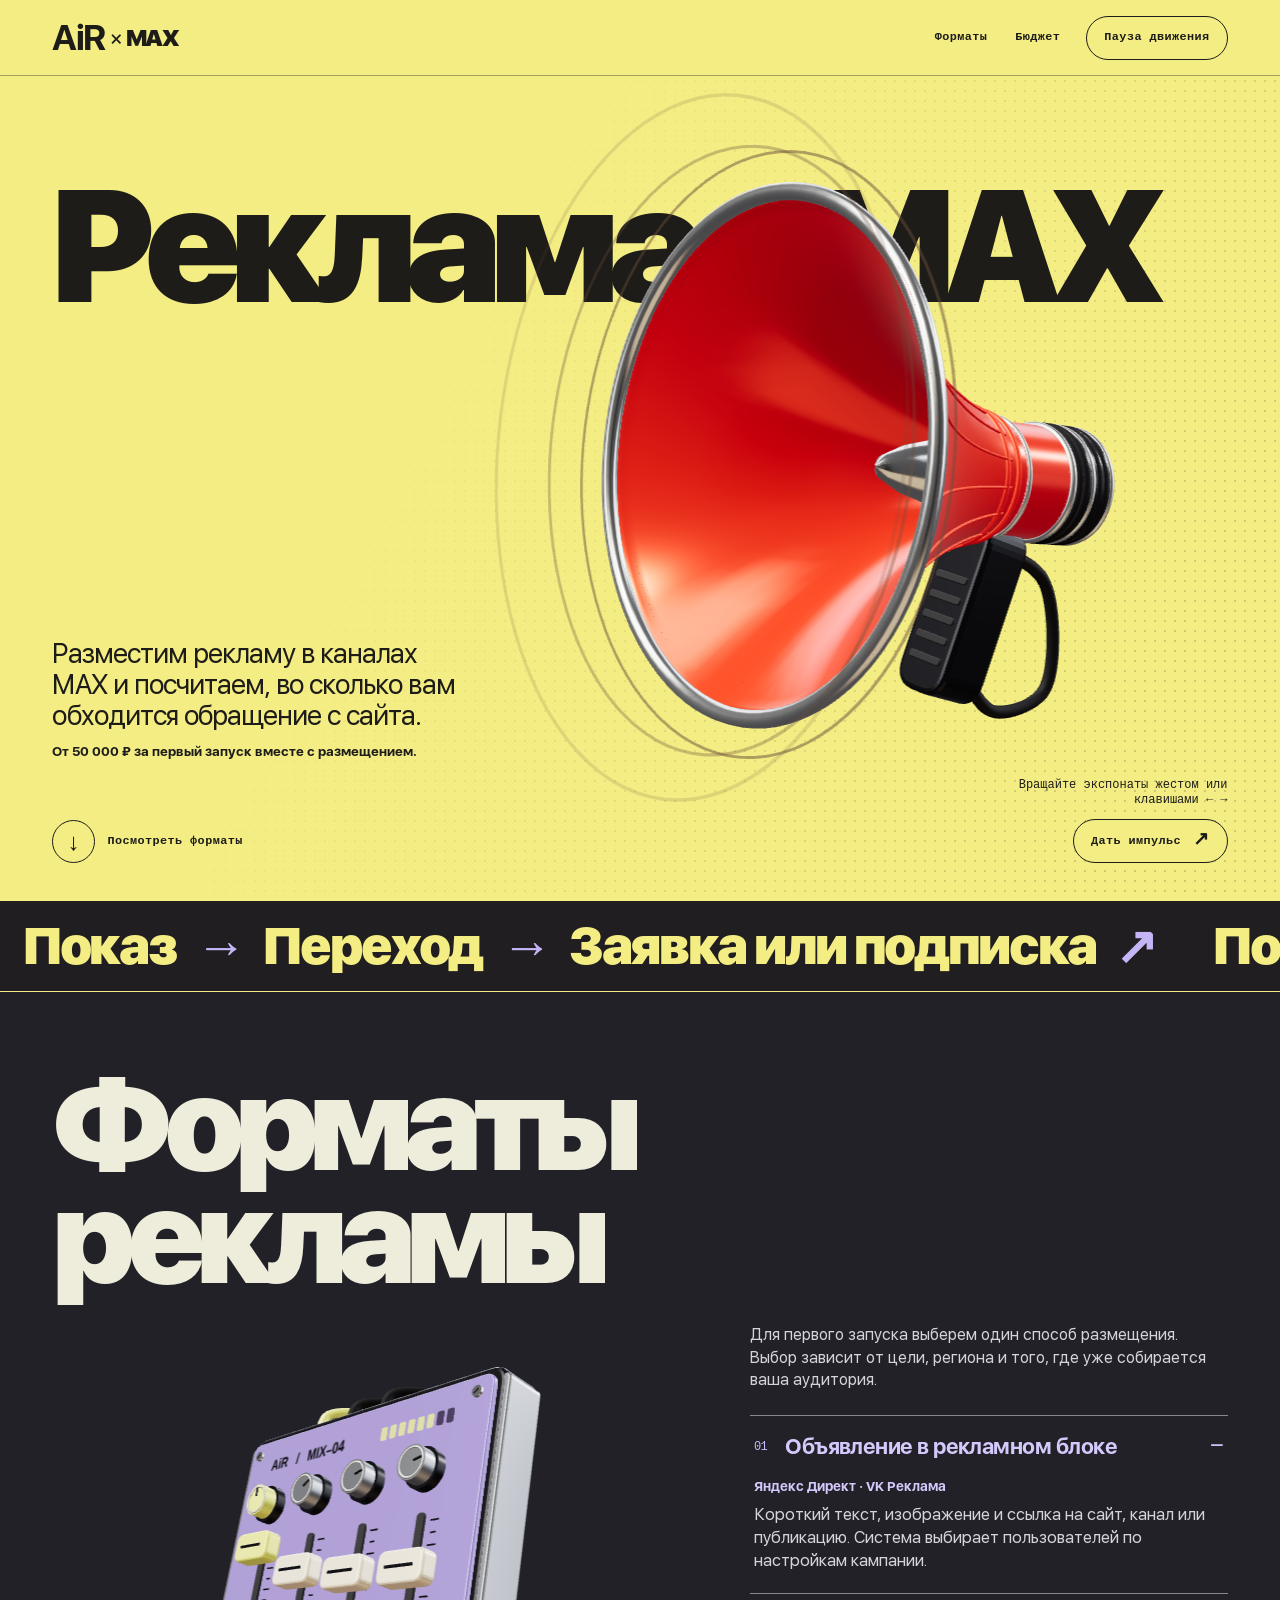
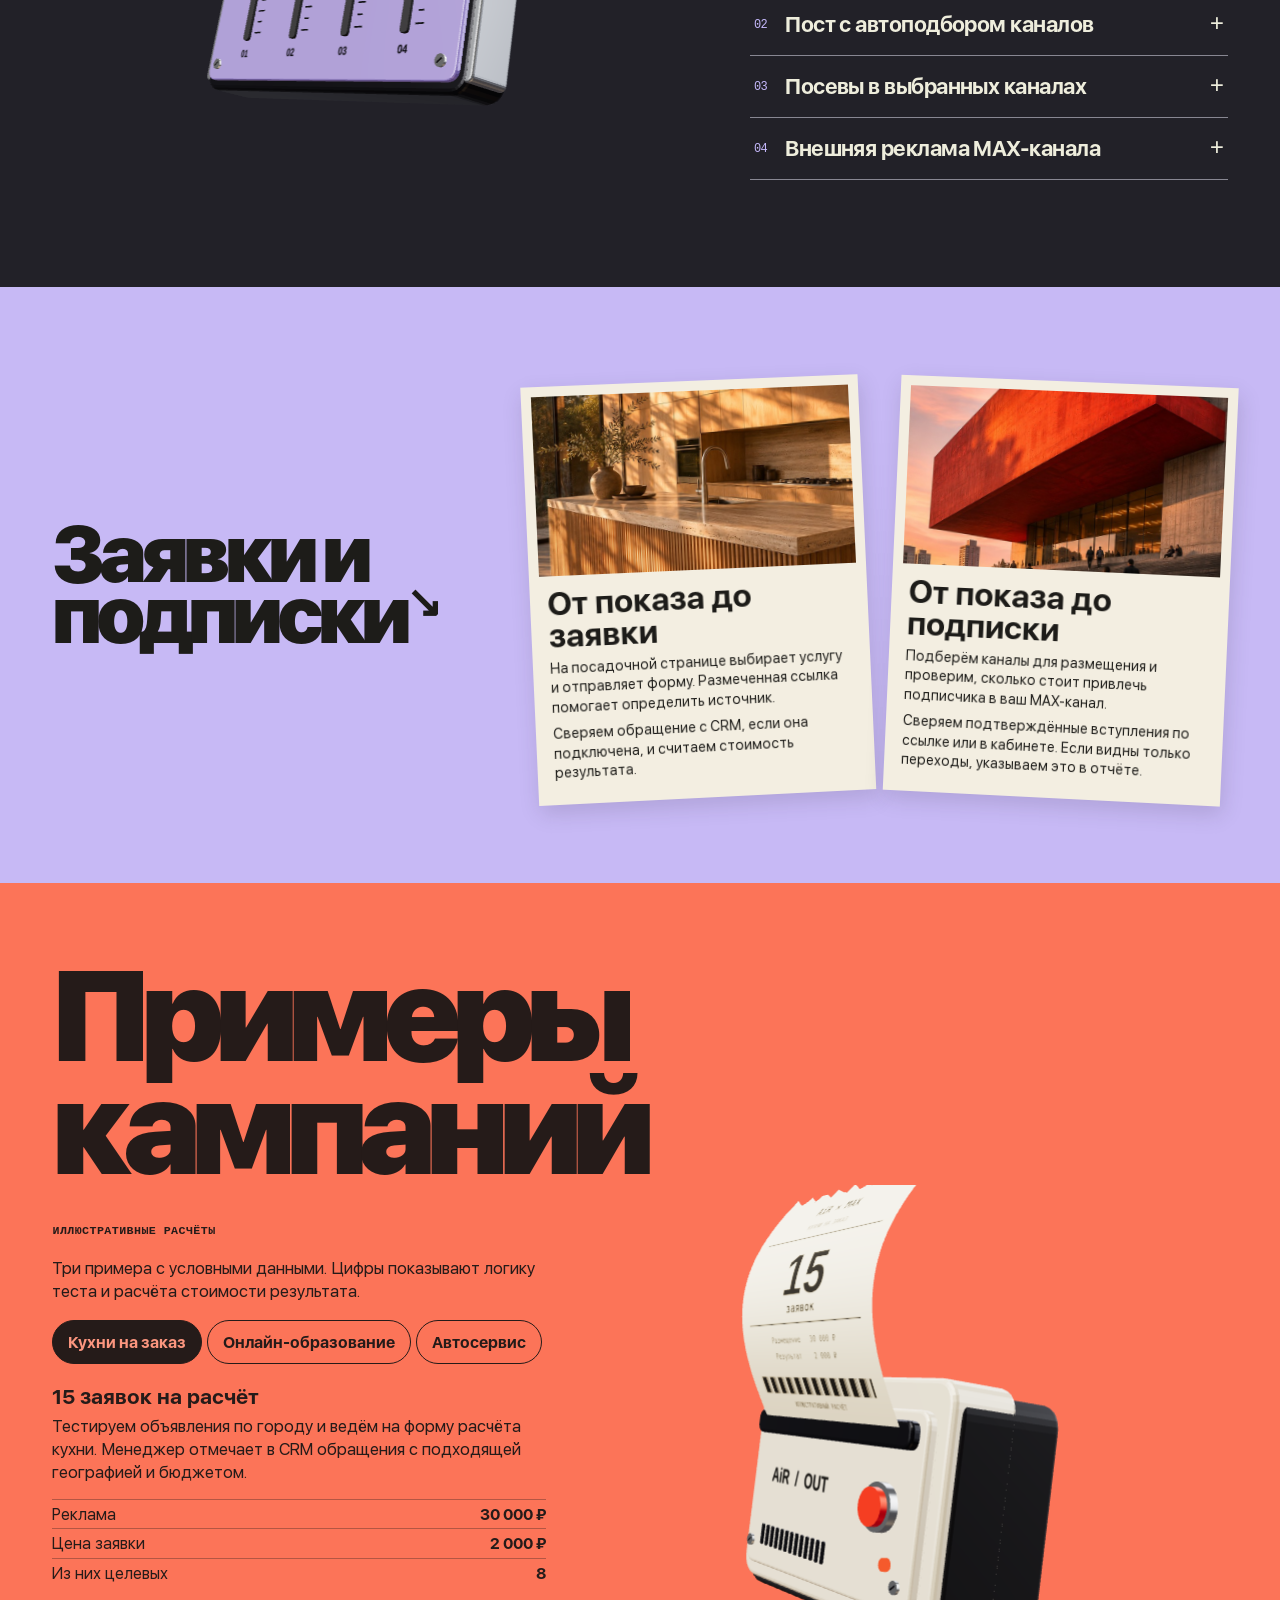
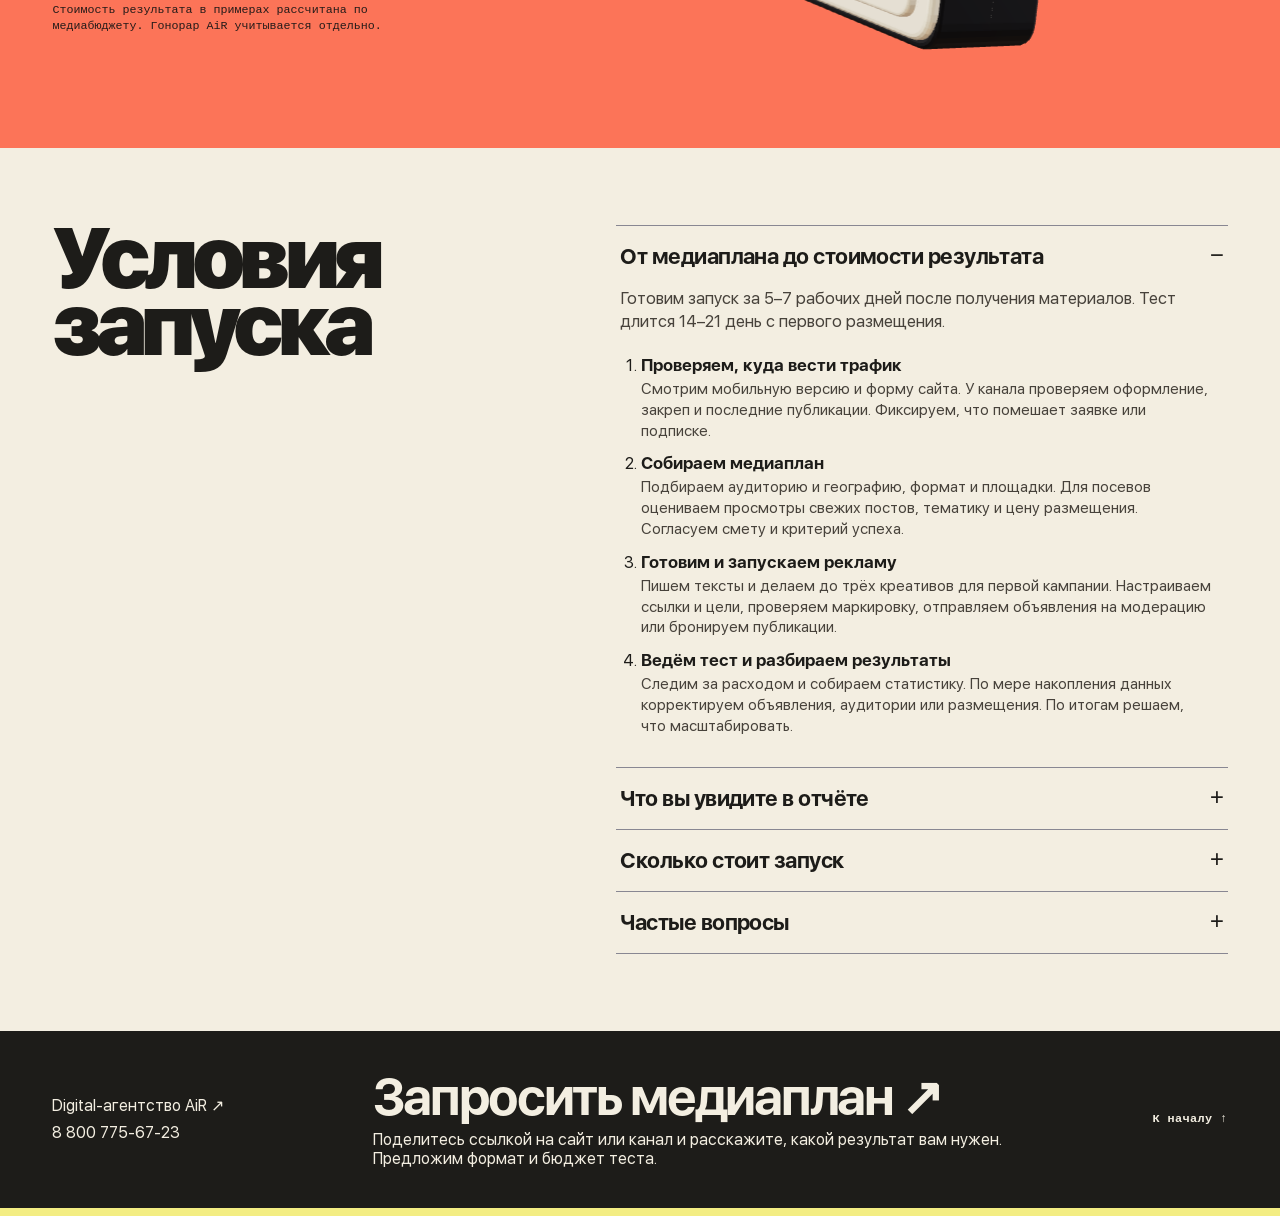
==== commit abdbf885: "Clarify exhibition headings and launch 3D MAX lettering" ====
--- a/expo/index.html
+++ b/expo/index.html
@@ -3,21 +3,20 @@
 <head>
 <meta charset="utf-8"><meta name="viewport" content="width=device-width,initial-scale=1">
 <meta name="theme-color" content="#f3ed83">
-<title>Реклама в MAX для бизнеса — выставка «Громче.» от AiR</title>
+<title>Реклама в MAX для бизнеса — AiR</title>
 <meta name="description" content="AiR запускает рекламу в MAX для бизнеса. Подбираем площадки, готовим объявления и измеряем стоимость заявки или подписчика. Первый запуск с размещением — от 50 000 ₽.">
-<link rel="icon" href="../assets/air-logo.svg"><link rel="stylesheet" href="gallery.css?v=source">
-<script src="gallery.js?v=source" defer></script><script src="vendor/three.min.js" defer></script><script src="machines.js" defer></script>
+<link rel="icon" href="../assets/air-logo.svg"><link rel="stylesheet" href="gallery.css?v=max-words">
+<script src="gallery.js?v=source" defer></script><script src="vendor/three.min.js" defer></script><script src="machines.js?v=max-words" defer></script>
 </head>
 <body>
 <a class="skip" href="#main">К экспозиции</a>
-<header class="mast"><a href="#main" class="signature" aria-label="AiR × MAX, в начало"><strong>AiR</strong><i>×</i>MAX</a><span class="museum">Цифровая выставка</span><nav aria-label="Навигация"><a href="#formats">Форматы</a><a href="#catalog">Бюджет</a></nav><button type="button" class="motion" hidden aria-pressed="false">Пауза движения</button></header>
+<header class="mast"><a href="#main" class="signature" aria-label="AiR × MAX, в начало"><strong>AiR</strong><i>×</i>MAX</a><nav aria-label="Навигация"><a href="#formats">Форматы</a><a href="#catalog">Бюджет</a></nav><button type="button" class="motion" hidden aria-pressed="false">Пауза движения</button></header>
 <main id="main">
 <section class="opening exhibit" id="voice" aria-labelledby="title">
   <div class="registration" aria-hidden="true"></div>
-  <p class="object-id">A—01 <span>/</span> Рупор</p>
-  <h1 id="title" aria-label="Громче."><b aria-hidden="true">Гро</b><b aria-hidden="true" style="--delay:100ms">мче.</b></h1>
-  <div class="viewport horn-view" data-machine="horn" role="img" aria-label="Киноварный рупор с хромированным раструбом и расходящимися кольцами звука"></div>
-  <div class="opening-copy"><h2>Реклама в&nbsp;MAX для бизнеса</h2><p>Разместим рекламу в каналах MAX и посчитаем, во сколько вам обходится обращение с сайта.</p><p class="launch-note">От 50 000 ₽ за первый запуск вместе с размещением.</p></div>
+  <h1 id="title" aria-label="Реклама в MAX для бизнеса"><b aria-hidden="true">Реклама</b> <b aria-hidden="true" style="--delay:100ms">в MAX</b></h1>
+  <div class="viewport horn-view" data-machine="horn" role="img" aria-label="3D-рупор. Нажмите Enter или пробел, чтобы выпустить надписи MAX"></div>
+  <div class="opening-copy"><p>Разместим рекламу в каналах MAX и посчитаем, во сколько вам обходится обращение с сайта.</p><p class="launch-note">От 50 000 ₽ за первый запуск вместе с размещением.</p></div>
   <a class="enter" href="#formats"><span>↓</span> Посмотреть форматы</a>
   <span class="turn-hint">Вращайте экспонаты жестом или клавишами ← →</span>
   <button class="impulse" type="button" data-pulse>Дать импульс <b aria-hidden="true">↗</b></button>
@@ -25,11 +24,10 @@
 
 <div class="transport" aria-hidden="true"><div class="transport-inner"><span>Показ <i>→</i> Переход <i>→</i> Заявка или подписка <i>↗</i></span><span>Показ <i>→</i> Переход <i>→</i> Заявка или подписка <i>↗</i></span><span>Показ <i>→</i> Переход <i>→</i> Заявка или подписка <i>↗</i></span><span>Показ <i>→</i> Переход <i>→</i> Заявка или подписка <i>↗</i></span></div></div>
 <section class="routing exhibit" id="formats" aria-labelledby="routing-title">
-  <div class="section-head"><p class="object-id">A—02 <span>/</span> Коммутатор</p><p class="folio">AiR × MAX</p></div>
-  <h2 class="large" id="routing-title">В эфир<span>.</span></h2>
+  <h2 class="large" id="routing-title">Форматы<br>рекламы</h2>
   <div class="routing-room">
     <div class="viewport desk-view" data-machine="desk" role="img" aria-label="Четырёхканальный микшер с рукоятками, индикаторами и подвижными ползунками"></div>
-    <div class="selector"><h3>Форматы рекламы</h3><p class="formats-intro">Для первого запуска выберем один способ размещения. Выбор зависит от цели, региона и того, где уже собирается ваша аудитория.</p>
+    <div class="selector"><p class="formats-intro">Для первого запуска выберем один способ размещения. Выбор зависит от цели, региона и того, где уже собирается ваша аудитория.</p>
     <div class="tracks" aria-label="Формат размещения">
       <details name="track" open><summary><i>01</i>Объявление в рекламном блоке</summary><p class="track-platform">Яндекс Директ · VK Реклама</p><p>Короткий текст, изображение и ссылка на сайт, канал или публикацию. Система выбирает пользователей по настройкам кампании.</p></details>
       <details name="track"><summary><i>02</i>Пост с автоподбором каналов</summary><p class="track-platform">Яндекс Директ</p><p>Объявление выглядит как публикация в ленте. Кабинет подбирает каналы по настройкам кампании, оплата идёт за клики.</p></details>
@@ -40,22 +38,21 @@
 </section>
 
 <section class="destinations" id="route" aria-labelledby="route-title">
-  <h2 id="route-title">После<br>клика<span>↘</span></h2>
+  <h2 id="route-title">Заявки и<br>подписки<span aria-hidden="true">↘</span></h2>
   <div class="route-cards"><article><img src="kitchen.jpg" width="340" height="360" loading="lazy" alt="Светлая деревянная кухня с островом"><div><h3>От показа до заявки</h3><p>На посадочной странице выбирает услугу и отправляет форму. Размеченная ссылка помогает определить источник.</p><p>Сверяем обращение с CRM, если она подключена, и считаем стоимость результата.</p></div></article>
   <article><img src="city.jpg" width="340" height="360" loading="lazy" alt="Красный фасад культурного центра"><div><h3>От показа до подписки</h3><p>Подберём каналы для размещения и проверим, сколько стоит привлечь подписчика в ваш MAX-канал.</p><p>Сверяем подтверждённые вступления по ссылке или в кабинете. Если видны только переходы, указываем это в отчёте.</p></div></article></div>
 </section>
 
 <section class="printing exhibit" id="results" aria-labelledby="results-title">
-  <div class="section-head"><p class="object-id">A—03 <span>/</span> Счётчик</p><p class="folio">AiR × MAX</p></div>
-  <h2 class="large" id="results-title">На выходе<span>.</span></h2>
-  <div class="print-floor"><div class="print-info"><p class="minor">Иллюстративные расчёты</p><h3>Как может выглядеть запуск в вашей нише</h3><p class="sample-intro">Три примера с условными данными. Цифры показывают логику теста и расчёта стоимости результата.</p>
+  <h2 class="large" id="results-title">Примеры<br>кампаний</h2>
+  <div class="print-floor"><div class="print-info"><p class="minor">Иллюстративные расчёты</p><p class="sample-intro">Три примера с условными данными. Цифры показывают логику теста и расчёта стоимости результата.</p>
   <div class="case-switch" aria-label="Пример расчёта"><button type="button" aria-pressed="true">Кухни на заказ</button><button type="button" aria-pressed="false">Онлайн-образование</button><button type="button" aria-pressed="false">Автосервис</button></div>
   <div id="receipt-copy" aria-live="polite"><strong>15 заявок на расчёт</strong><p>Тестируем объявления по городу и ведём на форму расчёта кухни. Менеджер отмечает в CRM обращения с подходящей географией и бюджетом.</p><dl class="receipt-metrics"><div><dt>Реклама</dt><dd>30 000 ₽</dd></div><div><dt>Цена заявки</dt><dd>2 000 ₽</dd></div><div><dt>Из них целевых</dt><dd>8</dd></div></dl></div><p class="fine">Стоимость результата в примерах рассчитана по медиабюджету. Гонорар AiR учитывается отдельно.</p></div>
   <div class="viewport printer-view" data-machine="printer" role="img" aria-label="Настольный термопринтер печатает чек с результатами выбранной кампании"></div></div>
 </section>
 
 <section class="catalog" id="catalog" aria-labelledby="catalog-title">
-  <p class="minor">Условия запуска</p><h2 id="catalog-title">За кулисами<span>.</span></h2>
+  <h2 id="catalog-title">Условия запуска</h2>
   <div class="records">
     <details open><summary>От медиаплана до стоимости результата</summary><p>Готовим запуск за 5–7 рабочих дней после получения материалов. Тест длится 14–21 день с первого размещения.</p><ol class="record-list"><li><h4>Проверяем, куда вести трафик</h4><p>Смотрим мобильную версию и форму сайта. У канала проверяем оформление, закреп и последние публикации. Фиксируем, что помешает заявке или подписке.</p></li><li><h4>Собираем медиаплан</h4><p>Подбираем аудиторию и географию, формат и площадки. Для посевов оцениваем просмотры свежих постов, тематику и цену размещения. Согласуем смету и критерий успеха.</p></li><li><h4>Готовим и запускаем рекламу</h4><p>Пишем тексты и делаем до трёх креативов для первой кампании. Настраиваем ссылки и цели, проверяем маркировку, отправляем объявления на модерацию или бронируем публикации.</p></li><li><h4>Ведём тест и разбираем результаты</h4><p>Следим за расходом и собираем статистику. По мере накопления данных корректируем объявления, аудитории или размещения. По итогам решаем, что масштабировать.</p></li></ol></details>
     <details><summary>Что вы увидите в отчёте</summary><p>Статистика по каждому формату и размещению, стоимость результата и решение по следующему запуску. Во время теста отправляем короткую сводку раз в неделю.</p><ul class="record-list"><li><h4>Откуда пришла аудитория</h4><p>Площадка, объявление или канал, расходы, показы и клики.</p></li><li><h4>Что сделали после перехода</h4><p>Заявки и звонки по целям Метрики, качество лидов по CRM. Для канала — подтверждённые вступления, когда доступен учёт.</p></li><li><h4>Сколько стоил результат</h4><p>Стоимость обращения или подписчика с раздельным учётом рекламы и работы AiR. Переходы и вступления показываем отдельно.</p></li></ul></details>
--- a/expo/gallery.css
+++ b/expo/gallery.css
@@ -55,3 +55,27 @@
 @media (max-width: 760px) {
   .opening-copy h2 { font-size: clamp(26px,7.2vw,32px); }
 }
+
+.opening h1 {
+  top: 13%;
+  font-size: clamp(68px,min(12.4vw,25svh),270px);
+  white-space: nowrap;
+}
+.opening h1 b { font-weight: inherit; }
+.opening-copy > p:first-child { font-size: clamp(20px,2.15vw,35px); line-height: 1.12; letter-spacing: -.035em; }
+.exhibit .large { font-size: clamp(62px,10vw,180px); margin-top: 0; line-height: .88; }
+.destinations h2 { font-size: clamp(46px,6.1vw,113px); }
+.catalog h2 { font-size: clamp(50px,6.6vw,126px); }
+.selector .formats-intro,.print-info .sample-intro { margin-top: 0; }
+.horn-view:focus-visible { outline-offset: -5px; }
+@media (min-width: 761px) {
+  .horn-view { width: 83%; right: -11%; }
+}
+@media (max-width: 760px) {
+  .opening h1 { top: 7%; font-size: 20vw; }
+  .opening h1 b { display: block; }
+  .horn-view { top: 23%; height: 45%; }
+  .exhibit .large { font-size: 13vw; }
+  .destinations h2 { font-size: 12vw; }
+  .catalog h2 { font-size: 11vw; }
+}
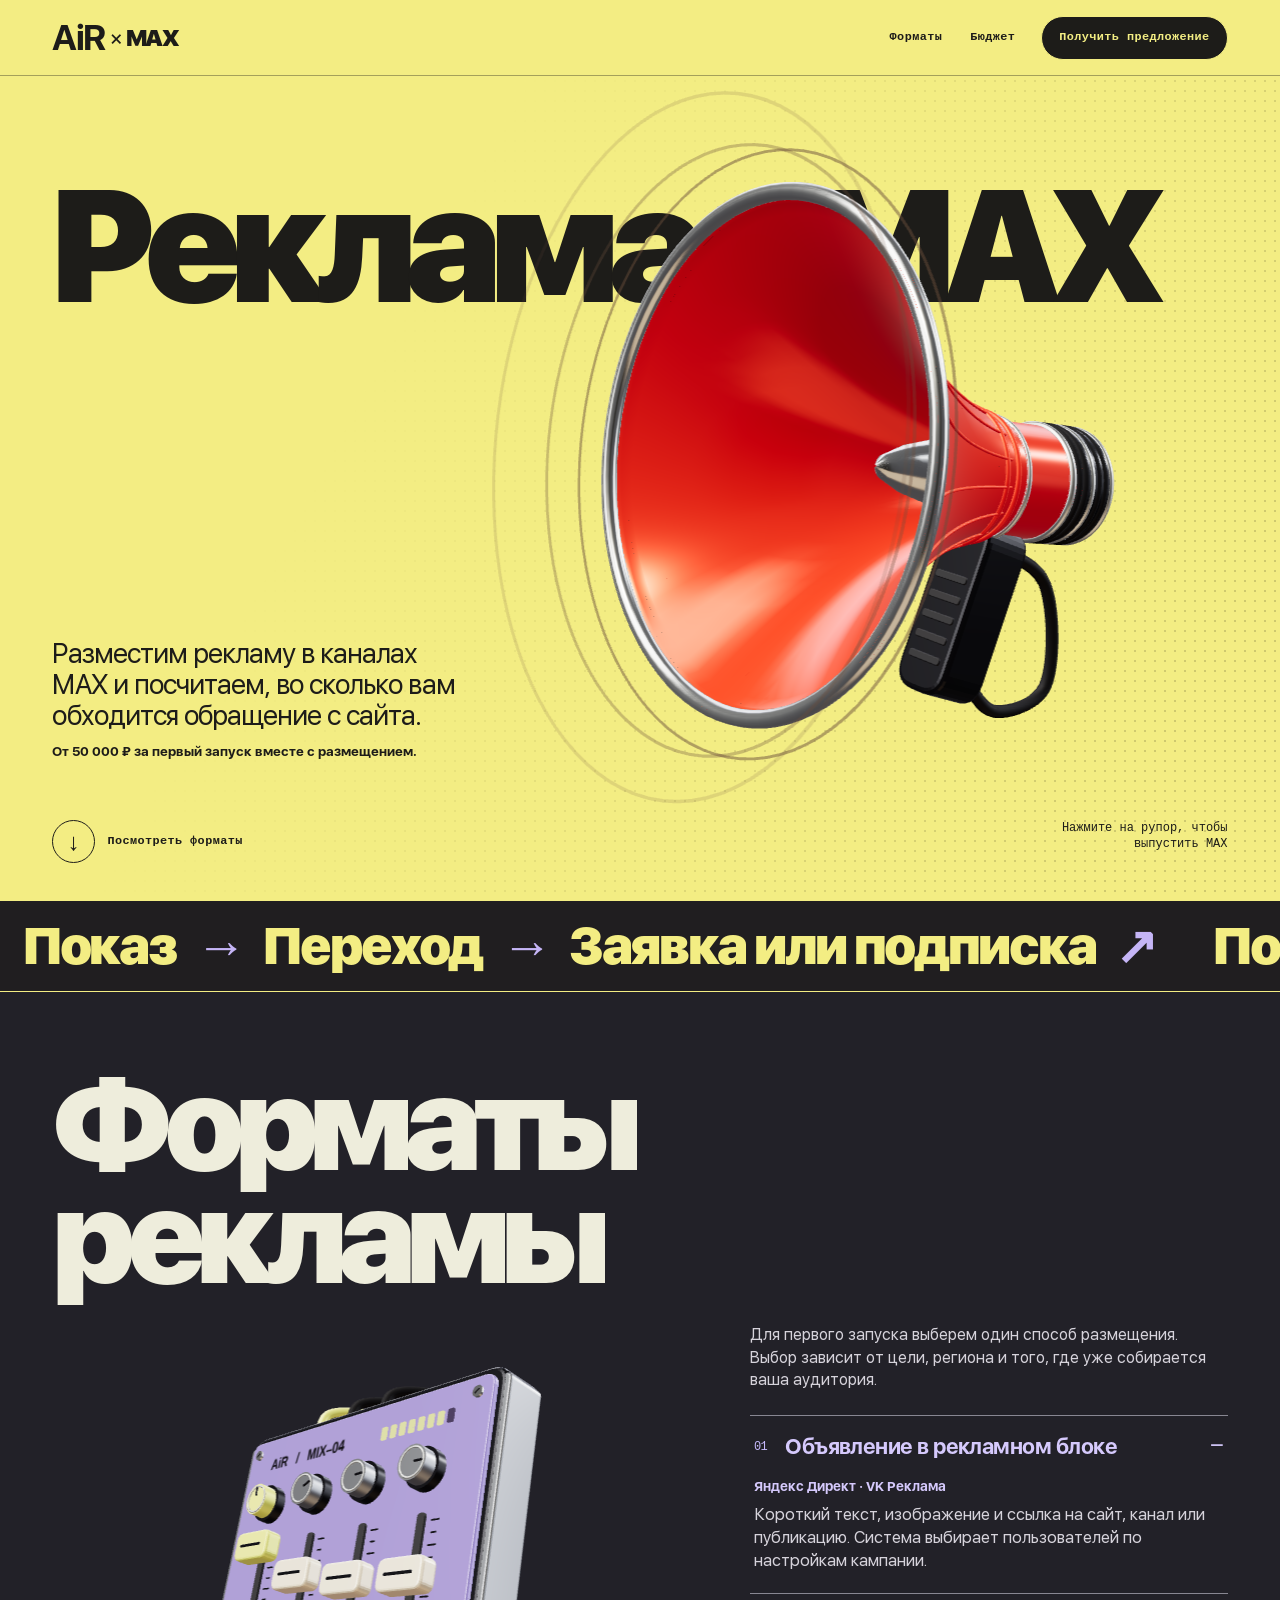
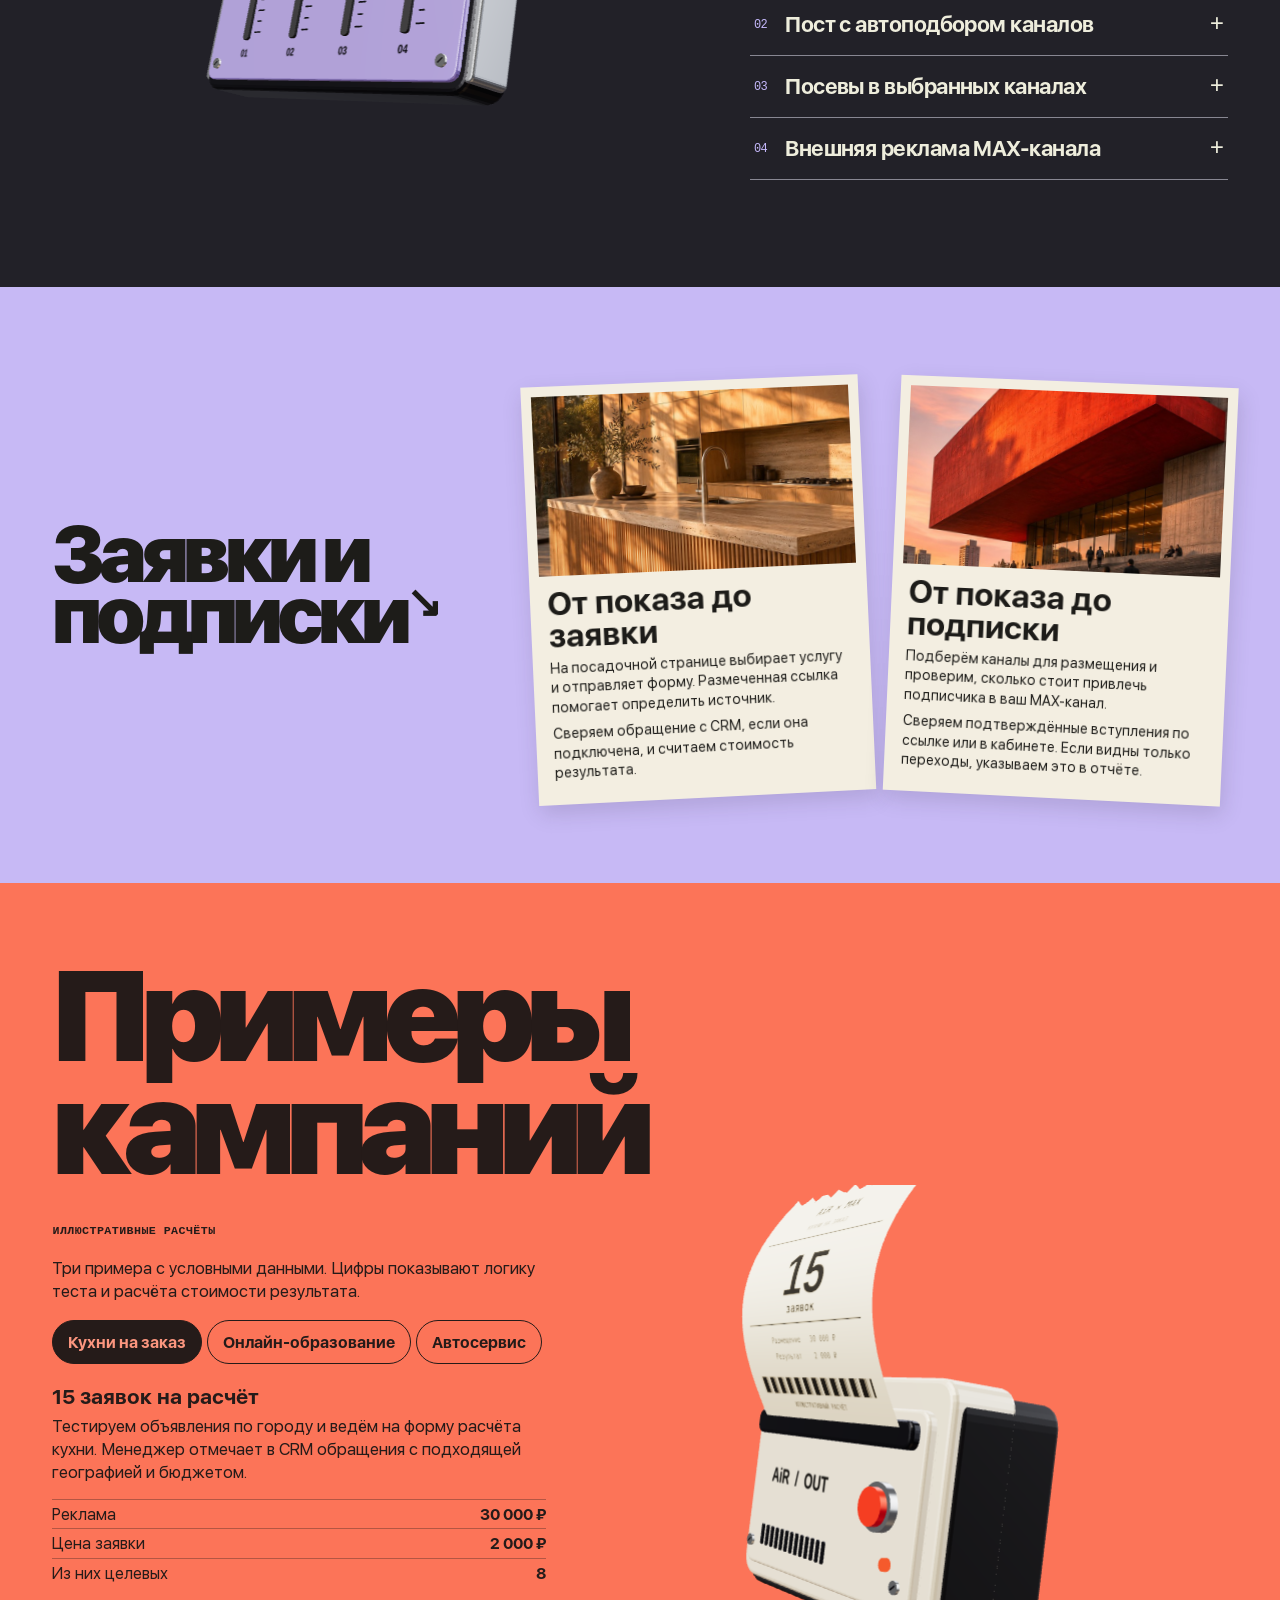
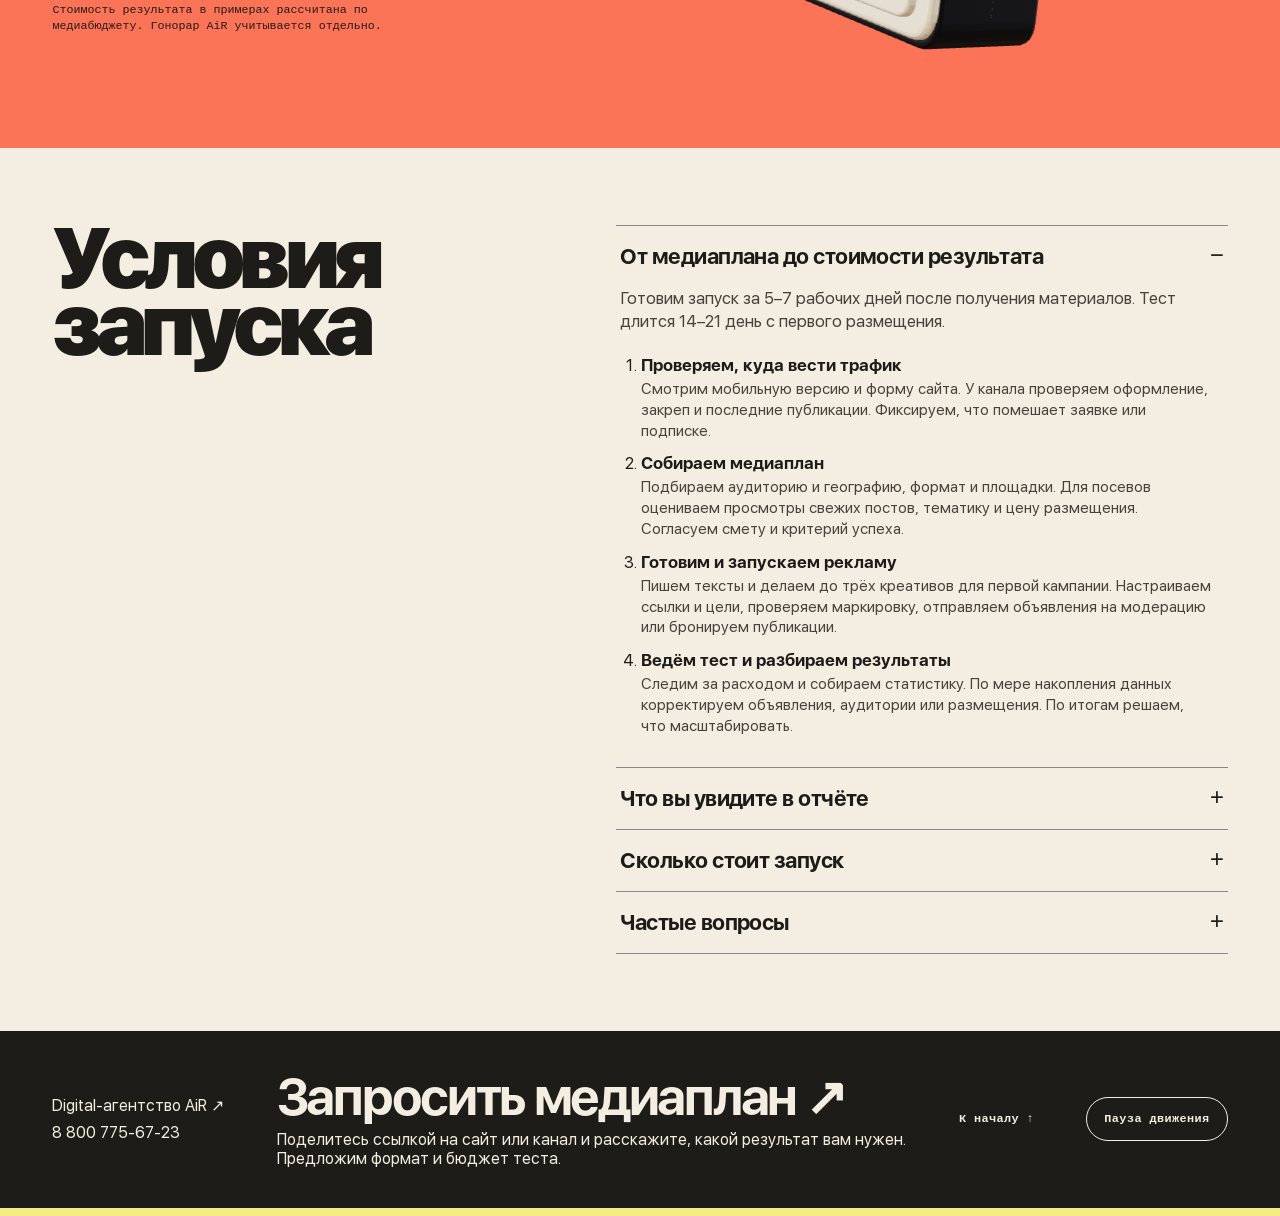
==== commit 021d0267: "Put the proposal request in the exhibition header" ====
--- a/expo/index.html
+++ b/expo/index.html
@@ -5,12 +5,12 @@
 <meta name="theme-color" content="#f3ed83">
 <title>Реклама в MAX для бизнеса — AiR</title>
 <meta name="description" content="AiR запускает рекламу в MAX для бизнеса. Подбираем площадки, готовим объявления и измеряем стоимость заявки или подписчика. Первый запуск с размещением — от 50 000 ₽.">
-<link rel="icon" href="../assets/air-logo.svg"><link rel="stylesheet" href="gallery.css?v=max-words">
-<script src="gallery.js?v=source" defer></script><script src="vendor/three.min.js" defer></script><script src="machines.js?v=max-words" defer></script>
+<link rel="icon" href="../assets/air-logo.svg"><link rel="stylesheet" href="gallery.css?v=proposal">
+<script src="gallery.js?v=proposal" defer></script><script src="vendor/three.min.js" defer></script><script src="machines.js?v=proposal" defer></script>
 </head>
 <body>
 <a class="skip" href="#main">К экспозиции</a>
-<header class="mast"><a href="#main" class="signature" aria-label="AiR × MAX, в начало"><strong>AiR</strong><i>×</i>MAX</a><nav aria-label="Навигация"><a href="#formats">Форматы</a><a href="#catalog">Бюджет</a></nav><button type="button" class="motion" hidden aria-pressed="false">Пауза движения</button></header>
+<header class="mast"><a href="#main" class="signature" aria-label="AiR × MAX, в начало"><strong>AiR</strong><i>×</i>MAX</a><nav aria-label="Навигация"><a href="#formats">Форматы</a><a href="#catalog">Бюджет</a></nav><a class="proposal" href="mailto:sale@airws.ru?subject=%D0%97%D0%B0%D0%BF%D1%80%D0%BE%D1%81%20%D0%BC%D0%B5%D0%B4%D0%B8%D0%B0%D0%BF%D0%BB%D0%B0%D0%BD%D0%B0%20%D0%B4%D0%BB%D1%8F%20%D1%80%D0%B5%D0%BA%D0%BB%D0%B0%D0%BC%D1%8B%20%D0%B2%20MAX&amp;body=%D0%97%D0%B4%D1%80%D0%B0%D0%B2%D1%81%D1%82%D0%B2%D1%83%D0%B9%D1%82%D0%B5!%20%D0%A5%D0%BE%D1%82%D0%B8%D0%BC%20%D0%BE%D0%B1%D1%81%D1%83%D0%B4%D0%B8%D1%82%D1%8C%20%D1%80%D0%B5%D0%BA%D0%BB%D0%B0%D0%BC%D1%83%20%D0%B2%20MAX.%0A%0A%D0%A1%D0%B0%D0%B9%D1%82%20%D0%B8%D0%BB%D0%B8%20%D0%BA%D0%B0%D0%BD%D0%B0%D0%BB%3A%20%0A%D0%9A%D0%B0%D0%BA%D0%BE%D0%B9%20%D1%80%D0%B5%D0%B7%D1%83%D0%BB%D1%8C%D1%82%D0%B0%D1%82%20%D0%BD%D1%83%D0%B6%D0%B5%D0%BD%3A%20%0A%D0%93%D0%BE%D1%80%D0%BE%D0%B4%20%D0%B8%D0%BB%D0%B8%20%D1%80%D0%B5%D0%B3%D0%B8%D0%BE%D0%BD%3A%20">Получить предложение</a></header>
 <main id="main">
 <section class="opening exhibit" id="voice" aria-labelledby="title">
   <div class="registration" aria-hidden="true"></div>
@@ -18,8 +18,7 @@
   <div class="viewport horn-view" data-machine="horn" role="img" aria-label="3D-рупор. Нажмите Enter или пробел, чтобы выпустить надписи MAX"></div>
   <div class="opening-copy"><p>Разместим рекламу в каналах MAX и посчитаем, во сколько вам обходится обращение с сайта.</p><p class="launch-note">От 50 000 ₽ за первый запуск вместе с размещением.</p></div>
   <a class="enter" href="#formats"><span>↓</span> Посмотреть форматы</a>
-  <span class="turn-hint">Вращайте экспонаты жестом или клавишами ← →</span>
-  <button class="impulse" type="button" data-pulse>Дать импульс <b aria-hidden="true">↗</b></button>
+  <span class="turn-hint">Нажмите на рупор, чтобы выпустить MAX</span>
 </section>
 
 <div class="transport" aria-hidden="true"><div class="transport-inner"><span>Показ <i>→</i> Переход <i>→</i> Заявка или подписка <i>↗</i></span><span>Показ <i>→</i> Переход <i>→</i> Заявка или подписка <i>↗</i></span><span>Показ <i>→</i> Переход <i>→</i> Заявка или подписка <i>↗</i></span><span>Показ <i>→</i> Переход <i>→</i> Заявка или подписка <i>↗</i></span></div></div>
@@ -61,5 +60,5 @@
   </div>
 </section>
 </main>
-<footer><div><a href="https://www.airws.ru/">Digital-агентство AiR ↗</a><a href="tel:+78007756723">8 800 775-67-23</a></div><div class="contact-copy"><a class="mail" href="mailto:sale@airws.ru?subject=%D0%97%D0%B0%D0%BF%D1%80%D0%BE%D1%81%20%D0%BC%D0%B5%D0%B4%D0%B8%D0%B0%D0%BF%D0%BB%D0%B0%D0%BD%D0%B0%20%D0%B4%D0%BB%D1%8F%20%D1%80%D0%B5%D0%BA%D0%BB%D0%B0%D0%BC%D1%8B%20%D0%B2%20MAX&amp;body=%D0%97%D0%B4%D1%80%D0%B0%D0%B2%D1%81%D1%82%D0%B2%D1%83%D0%B9%D1%82%D0%B5!%20%D0%A5%D0%BE%D1%82%D0%B8%D0%BC%20%D0%BE%D0%B1%D1%81%D1%83%D0%B4%D0%B8%D1%82%D1%8C%20%D1%80%D0%B5%D0%BA%D0%BB%D0%B0%D0%BC%D1%83%20%D0%B2%20MAX.%0A%0A%D0%A1%D0%B0%D0%B9%D1%82%20%D0%B8%D0%BB%D0%B8%20%D0%BA%D0%B0%D0%BD%D0%B0%D0%BB%3A%20%0A%D0%9A%D0%B0%D0%BA%D0%BE%D0%B9%20%D1%80%D0%B5%D0%B7%D1%83%D0%BB%D1%8C%D1%82%D0%B0%D1%82%20%D0%BD%D1%83%D0%B6%D0%B5%D0%BD%3A%20%0A%D0%93%D0%BE%D1%80%D0%BE%D0%B4%20%D0%B8%D0%BB%D0%B8%20%D1%80%D0%B5%D0%B3%D0%B8%D0%BE%D0%BD%3A%20">Запросить медиаплан ↗</a><p>Поделитесь ссылкой на сайт или канал и расскажите, какой результат вам нужен. Предложим формат и бюджет теста.</p></div><a class="top" href="#main">К началу ↑</a></footer>
+<footer><div><a href="https://www.airws.ru/">Digital-агентство AiR ↗</a><a href="tel:+78007756723">8 800 775-67-23</a></div><div class="contact-copy"><a class="mail" href="mailto:sale@airws.ru?subject=%D0%97%D0%B0%D0%BF%D1%80%D0%BE%D1%81%20%D0%BC%D0%B5%D0%B4%D0%B8%D0%B0%D0%BF%D0%BB%D0%B0%D0%BD%D0%B0%20%D0%B4%D0%BB%D1%8F%20%D1%80%D0%B5%D0%BA%D0%BB%D0%B0%D0%BC%D1%8B%20%D0%B2%20MAX&amp;body=%D0%97%D0%B4%D1%80%D0%B0%D0%B2%D1%81%D1%82%D0%B2%D1%83%D0%B9%D1%82%D0%B5!%20%D0%A5%D0%BE%D1%82%D0%B8%D0%BC%20%D0%BE%D0%B1%D1%81%D1%83%D0%B4%D0%B8%D1%82%D1%8C%20%D1%80%D0%B5%D0%BA%D0%BB%D0%B0%D0%BC%D1%83%20%D0%B2%20MAX.%0A%0A%D0%A1%D0%B0%D0%B9%D1%82%20%D0%B8%D0%BB%D0%B8%20%D0%BA%D0%B0%D0%BD%D0%B0%D0%BB%3A%20%0A%D0%9A%D0%B0%D0%BA%D0%BE%D0%B9%20%D1%80%D0%B5%D0%B7%D1%83%D0%BB%D1%8C%D1%82%D0%B0%D1%82%20%D0%BD%D1%83%D0%B6%D0%B5%D0%BD%3A%20%0A%D0%93%D0%BE%D1%80%D0%BE%D0%B4%20%D0%B8%D0%BB%D0%B8%20%D1%80%D0%B5%D0%B3%D0%B8%D0%BE%D0%BD%3A%20">Запросить медиаплан ↗</a><p>Поделитесь ссылкой на сайт или канал и расскажите, какой результат вам нужен. Предложим формат и бюджет теста.</p></div><a class="top" href="#main">К началу ↑</a><button type="button" class="motion" hidden aria-pressed="false">Пауза движения</button></footer>
 </body></html>
--- a/expo/gallery.css
+++ b/expo/gallery.css
@@ -3,13 +3,13 @@
 @font-face{font-family:Air;src:url(../assets/air-display-black.woff);font-weight:900;font-display:swap}
 :root{--yellow:#f3ed83;--ink:#1d1c19;--red:#ed4c32;--cream:#f3eee1;--line:rgba(28,27,24,.37);--pad:clamp(20px,4.1vw,80px);--mono:ui-monospace,Consolas,monospace;color:var(--ink);font-family:Air,Arial,sans-serif;background:var(--yellow);scroll-behavior:smooth}
 *{box-sizing:border-box}body,h1,h2,h3,p,dl,dd{margin:0}button,a,summary{-webkit-tap-highlight-color:transparent}button{font:inherit;color:inherit;cursor:pointer}a{color:inherit;text-decoration:none}button:focus-visible,a:focus-visible,summary:focus-visible{outline:3px solid currentColor;outline-offset:3px}button[hidden]{display:none}::selection{background:#1d1c19;color:white}.skip{position:fixed;z-index:12;top:0;left:0;padding:12px;background:white;transform:translateY(-150%)}.skip:focus{transform:none}
-.mast{height:76px;display:flex;align-items:center;padding:0 var(--pad);gap:26px;background:var(--yellow);position:relative;z-index:2;border-bottom:1px solid var(--line)}.signature{font-size:24px;font-weight:900;letter-spacing:-.08em;white-space:nowrap}.signature strong{font-size:1.5em}.signature i{font-style:normal;font-weight:400;margin:0 .2em}.museum,.minor,.folio,.object-id,.enter,.impulse,.motion,.mast nav,.top{font:700 .74rem/1.25 var(--mono);letter-spacing:.035em}.museum{text-transform:uppercase;border-left:1px solid;padding-left:22px}.mast nav{margin-left:auto;display:flex;gap:28px}.mast a,.mast button{display:inline-flex;align-items:center;min-height:44px}.mast a:hover,.enter:hover,.top:hover,footer a:hover{text-decoration:underline;text-underline-offset:5px}.motion,.impulse{border:1px solid currentColor;background:transparent;border-radius:30px;padding:0 17px;min-height:44px}.motion:hover,.impulse:hover{background:var(--ink);color:var(--yellow)}
-.exhibit,.destinations,.catalog{position:relative;isolation:isolate}.opening{height:clamp(640px,calc(100svh - 76px),1040px);background:var(--yellow);overflow:hidden}.object-id,.minor,.folio{text-transform:uppercase}.object-id span{opacity:.55;margin:0 8px}.opening .object-id{position:absolute;top:5.5%;left:var(--pad)}.opening h1,.large,.destinations h2,.catalog h2{font-weight:900;letter-spacing:-.077em;line-height:.79}.opening h1{position:absolute;left:calc(var(--pad) - .013em);top:15%;font-size:clamp(125px,21vw,415px);z-index:-1}.opening h1 span{color:var(--ink)}.registration{position:absolute;inset:0;z-index:-2;opacity:.44;background-image:radial-gradient(#544f2c88 .7px,transparent .9px);background-size:10px 10px;mask-image:linear-gradient(118deg,transparent 30%,#000 88%)}.opening-copy{position:absolute;left:var(--pad);bottom:17%;width:min(33vw,440px);pointer-events:none}.opening-copy h2{font-size:clamp(26px,3.2vw,58px);line-height:.99;letter-spacing:-.047em;margin-bottom:14px}.opening-copy p,.tracks p,.print-info p,.route-cards p,.records p{font-size:clamp(16px,1.3vw,21px);line-height:1.37}.viewport{position:relative;touch-action:pan-y;user-select:none;cursor:grab;background-repeat:no-repeat;background-position:center;background-size:contain}.viewport:active{cursor:grabbing}.viewport canvas{display:block;width:100%;height:100%}.horn-view{position:absolute;right:-2%;width:65%;height:97%;top:0;z-index:-1}.enter,.impulse{position:absolute;bottom:4.5%;display:flex;align-items:center;gap:12px}.enter{left:var(--pad)}.enter span{display:grid;place-items:center;border:1px solid;border-radius:50%;width:43px;height:43px;font:24px Air}.impulse{right:var(--pad);background:var(--yellow)}.impulse b{font-size:19px}
+.mast{height:76px;display:flex;align-items:center;padding:0 var(--pad);gap:26px;background:var(--yellow);position:relative;z-index:2;border-bottom:1px solid var(--line)}.signature{font-size:24px;font-weight:900;letter-spacing:-.08em;white-space:nowrap}.signature strong{font-size:1.5em}.signature i{font-style:normal;font-weight:400;margin:0 .2em}.museum,.minor,.folio,.object-id,.enter,.motion,.proposal,.mast nav,.top{font:700 .74rem/1.25 var(--mono);letter-spacing:.035em}.museum{text-transform:uppercase;border-left:1px solid;padding-left:22px}.mast nav{margin-left:auto;display:flex;gap:28px}.mast a,.mast button{display:inline-flex;align-items:center;min-height:44px}.mast a:hover,.enter:hover,.top:hover,footer a:hover{text-decoration:underline;text-underline-offset:5px}.motion,.proposal{border:1px solid currentColor;background:transparent;border-radius:30px;padding:0 17px;min-height:44px}.motion:hover,.proposal:hover{background:var(--ink);color:var(--yellow)}
+.exhibit,.destinations,.catalog{position:relative;isolation:isolate}.opening{height:clamp(640px,calc(100svh - 76px),1040px);background:var(--yellow);overflow:hidden}.object-id,.minor,.folio{text-transform:uppercase}.object-id span{opacity:.55;margin:0 8px}.opening .object-id{position:absolute;top:5.5%;left:var(--pad)}.opening h1,.large,.destinations h2,.catalog h2{font-weight:900;letter-spacing:-.077em;line-height:.79}.opening h1{position:absolute;left:calc(var(--pad) - .013em);top:15%;font-size:clamp(125px,21vw,415px);z-index:-1}.opening h1 span{color:var(--ink)}.registration{position:absolute;inset:0;z-index:-2;opacity:.44;background-image:radial-gradient(#544f2c88 .7px,transparent .9px);background-size:10px 10px;mask-image:linear-gradient(118deg,transparent 30%,#000 88%)}.opening-copy{position:absolute;left:var(--pad);bottom:17%;width:min(33vw,440px);pointer-events:none}.opening-copy h2{font-size:clamp(26px,3.2vw,58px);line-height:.99;letter-spacing:-.047em;margin-bottom:14px}.opening-copy p,.tracks p,.print-info p,.route-cards p,.records p{font-size:clamp(16px,1.3vw,21px);line-height:1.37}.viewport{position:relative;touch-action:pan-y;user-select:none;cursor:grab;background-repeat:no-repeat;background-position:center;background-size:contain}.viewport:active{cursor:grabbing}.viewport canvas{display:block;width:100%;height:100%}.horn-view{position:absolute;right:-2%;width:65%;height:97%;top:0;z-index:-1}.enter{position:absolute;bottom:4.5%;display:flex;align-items:center;gap:12px}.enter{left:var(--pad)}.enter span{display:grid;place-items:center;border:1px solid;border-radius:50%;width:43px;height:43px;font:24px Air}
 .section-head{display:flex;align-items:center;justify-content:space-between;gap:8px}.routing,.printing,.catalog{padding:clamp(45px,6vw,105px) var(--pad)}.routing{background:#222128;color:#eeeddc;overflow:hidden}.routing .object-id,.routing .large span{color:#c6b9fc}.large{font-size:clamp(87px,15vw,285px);margin:clamp(32px,4vw,75px) 0 0}.routing-room{display:grid;grid-template-columns:1.15fr .85fr;align-items:center;gap:4vw}.desk-view,.printer-view{height:clamp(370px,38vw,720px)}.selector{margin:30px 0}.selector h3,.print-info h3{font-size:clamp(25px,3.5vw,60px);line-height:1.02;letter-spacing:-.05em;margin:0 0 28px}.tracks details,.records details{border-top:1px solid #888792}.tracks details:last-child,.records details:last-child{border-bottom:1px solid #888792}summary{cursor:pointer;list-style:none;display:flex;align-items:center;gap:18px;padding:17px 4px;font-size:clamp(19px,1.7vw,30px);font-weight:700;line-height:1.15;letter-spacing:-.025em}summary::-webkit-details-marker{display:none}summary::after{content:'+';margin-left:auto;font:1.1em var(--mono)}details[open]>summary::after{content:'−'}.tracks i{font:normal 12px var(--mono);color:#c6b9fc}.tracks details[open] summary{color:#d5c9fc}.tracks p,.records p{padding:0 15px 22px 4px;color:#d6d3db}.desk-view{margin-left:calc(-.65 * var(--pad))}
 .destinations{padding:clamp(55px,7vw,110px) var(--pad);background:#c7b9f5;display:grid;grid-template-columns:.76fr 1.24fr;gap:4vw;align-items:center;overflow:hidden}.destinations h2{font-size:clamp(60px,8vw,150px)}.destinations h2 span{font-size:.55em;vertical-align:top}.route-cards{display:flex;align-items:center;gap:2vw;perspective:900px}.route-cards article{flex:1;min-width:0;background:var(--cream);padding:10px;box-shadow:2px 8px 20px #28213526;transform:rotate(-4deg)}.route-cards article+article{transform:rotate(5deg) translateY(9%)}.route-cards img{display:block;width:100%;height:clamp(120px,14vw,230px);object-fit:cover}.route-cards article>div{padding:12px 7px}.route-cards h3{font-size:clamp(22px,2.5vw,40px);line-height:1;margin-bottom:7px}.route-cards p{font-size:clamp(14px,1.05vw,17px)}
 .printing{background:#fc7458;color:#251b19;overflow:hidden}.printing .large span,.catalog h2 span{color:#f8edca}.print-floor{display:grid;grid-template-columns:.85fr 1.15fr;gap:1vw;align-items:center}.print-info{padding:35px 0;max-width:540px}.print-info .minor,.print-info .fine{font:700 .73rem/1.4 var(--mono)}.print-info .minor{margin-bottom:18px}.case-switch{display:flex;flex-wrap:wrap;gap:5px;margin:0 0 20px}.case-switch button{border:1px solid;border-radius:30px;background:none;padding:8px 15px;min-height:44px;font-weight:700}.case-switch button[aria-pressed=true]{background:#251b19;color:#fc967f;border-color:#251b19}#receipt-copy strong{font-size:1.32rem}#receipt-copy p{margin:6px 0 15px}.print-info .fine{font-weight:400;max-width:48ch}.catalog{background:var(--cream);display:grid;grid-template-columns:.9fr 1.1fr;gap:20px 5vw}.catalog h2{font-size:clamp(64px,7.2vw,146px);grid-column:1}.catalog h2 span{color:var(--red)}.records{grid-area:1/2/span 3/3}.records p{color:#47423b}.records dl{padding:0 4px 16px}.records dl div{display:grid;grid-template-columns:1fr auto;border-top:1px solid #c6c0b1;padding:10px 0}.records dl small{grid-column:1/-1}.records dd{font-weight:700}.catalog h2,.catalog .minor{align-self:start}
 footer{background:var(--ink);color:var(--cream);padding:40px var(--pad);display:flex;align-items:center;gap:25px;justify-content:space-between}footer div{display:grid;gap:8px}.mail{font-size:clamp(24px,4vw,73px);line-height:1;font-weight:700;letter-spacing:-.045em}
-@media(max-width:760px){.mast{height:64px;gap:12px}.museum{display:none}.mast nav{gap:12px}.mast nav a:first-child{display:none}.motion{font-size:.64rem;padding:0 10px}.signature{font-size:19px}.opening{height:clamp(660px,calc(100svh - 64px),880px)}.opening .object-id{top:4%}.opening h1{font-size:23vw;top:11%;left:4%}.horn-view{top:18%;height:50%;width:105%;right:-2%}.opening-copy{bottom:13%;width:89%;max-width:510px}.opening-copy h2{font-size:30px;margin-bottom:8px}.opening-copy p{font-size:16px}.enter,.impulse{bottom:3%;font-size:10px;gap:6px}.enter span{width:32px;height:32px}.impulse{padding:0 10px}.large{font-size:17vw}.routing-room,.print-floor,.catalog,.destinations{display:block}.desk-view,.printer-view{height:85vw;max-height:440px;margin:0 -12px}.selector{margin:0}.destinations h2{font-size:17vw;margin-bottom:32px}.destinations h2 br{display:none}.destinations h2 br::after{content:' '}.destinations h2 span{margin-left:.12em}.route-cards{align-items:flex-start;gap:10px}.route-cards article{padding:5px}.route-cards article>div{padding:10px 4px}.route-cards article+article{transform:rotate(3deg) translateY(4%)}.print-floor{display:flex;flex-direction:column-reverse;align-items:stretch}.print-info{padding:6px 0}.catalog h2{margin:25px 0}.folio{font-size:10px}.print-info h3{margin-bottom:18px}footer{flex-wrap:wrap;align-items:flex-start}.mail{order:-1;width:100%;font-size:9vw}.route-cards p{font-size:14px}}
+@media(max-width:760px){.mast{height:64px;gap:12px}.museum{display:none}.mast nav{gap:12px}.mast nav a:first-child{display:none}.motion{font-size:.64rem;padding:0 10px}.signature{font-size:19px}.opening{height:clamp(660px,calc(100svh - 64px),880px)}.opening .object-id{top:4%}.opening h1{font-size:23vw;top:11%;left:4%}.horn-view{top:18%;height:50%;width:105%;right:-2%}.opening-copy{bottom:13%;width:89%;max-width:510px}.opening-copy h2{font-size:30px;margin-bottom:8px}.opening-copy p{font-size:16px}.enter{bottom:3%;font-size:10px;gap:6px}.enter span{width:32px;height:32px}.large{font-size:17vw}.routing-room,.print-floor,.catalog,.destinations{display:block}.desk-view,.printer-view{height:85vw;max-height:440px;margin:0 -12px}.selector{margin:0}.destinations h2{font-size:17vw;margin-bottom:32px}.destinations h2 br{display:none}.destinations h2 br::after{content:' '}.destinations h2 span{margin-left:.12em}.route-cards{align-items:flex-start;gap:10px}.route-cards article{padding:5px}.route-cards article>div{padding:10px 4px}.route-cards article+article{transform:rotate(3deg) translateY(4%)}.print-floor{display:flex;flex-direction:column-reverse;align-items:stretch}.print-info{padding:6px 0}.catalog h2{margin:25px 0}.folio{font-size:10px}.print-info h3{margin-bottom:18px}footer{flex-wrap:wrap;align-items:flex-start}.mail{order:-1;width:100%;font-size:9vw}.route-cards p{font-size:14px}}
 @media(max-width:380px){.route-cards{flex-direction:column}.route-cards article{width:95%}.route-cards article+article{align-self:flex-end}.route-cards img{height:126px}}
 @media(prefers-reduced-motion:reduce){:root{scroll-behavior:auto}}
 html[data-paused=true]{scroll-behavior:auto}
@@ -25,11 +25,11 @@
 @media(prefers-reduced-motion:reduce){.transport-inner{animation:none}}
 @media(max-width:760px){.catalog h2{font-size:clamp(48px,12.2vw,80px)}.destinations h2 br{display:initial}.mast{gap:7px}.top{white-space:nowrap}}
 .opening,.routing,.printing,.destinations{overflow:clip}
-.turn-hint{position:absolute;right:var(--pad);bottom:calc(4.5% + 54px);font:12px/1.3 var(--mono);text-align:right;max-width:30ch}
+.turn-hint{position:absolute;right:var(--pad);bottom:5.8%;font:12px/1.3 var(--mono);text-align:right;max-width:30ch}
 html[data-paused=true] .opening h1 b{animation:none}
-@media(max-width:760px){.turn-hint{display:none}}
+@media(max-width:760px){.turn-hint{bottom:4%;max-width:15ch;font-size:10px}}
 @media(min-width:761px) and (max-width:990px){.turn-hint{max-width:20ch}.opening h1{top:17%}}
-.opening:not(:has(.horn-view.live)) :is(.turn-hint,.impulse){display:none}
+.opening:not(:has(.horn-view.live)) .turn-hint{display:none}
 
 @media (min-width:761px) {
   .opening h1 { font-size:clamp(125px,min(21vw,37svh),415px); }
@@ -79,3 +79,14 @@
   .destinations h2 { font-size: 12vw; }
   .catalog h2 { font-size: 11vw; }
 }
+
+.proposal { background: var(--ink); color: var(--yellow); white-space: nowrap; }
+.mast .proposal:hover { background: transparent; color: var(--ink); text-decoration: none; }
+footer .motion { justify-self: start; white-space: nowrap; }
+@media (max-width: 760px) {
+  .mast .proposal { padding-inline: 10px; font-size: .64rem; }
+}
+@media (max-width: 360px) {
+  .mast .signature { font-size: 16px; }
+  .mast nav { font-size: .65rem; }
+}
